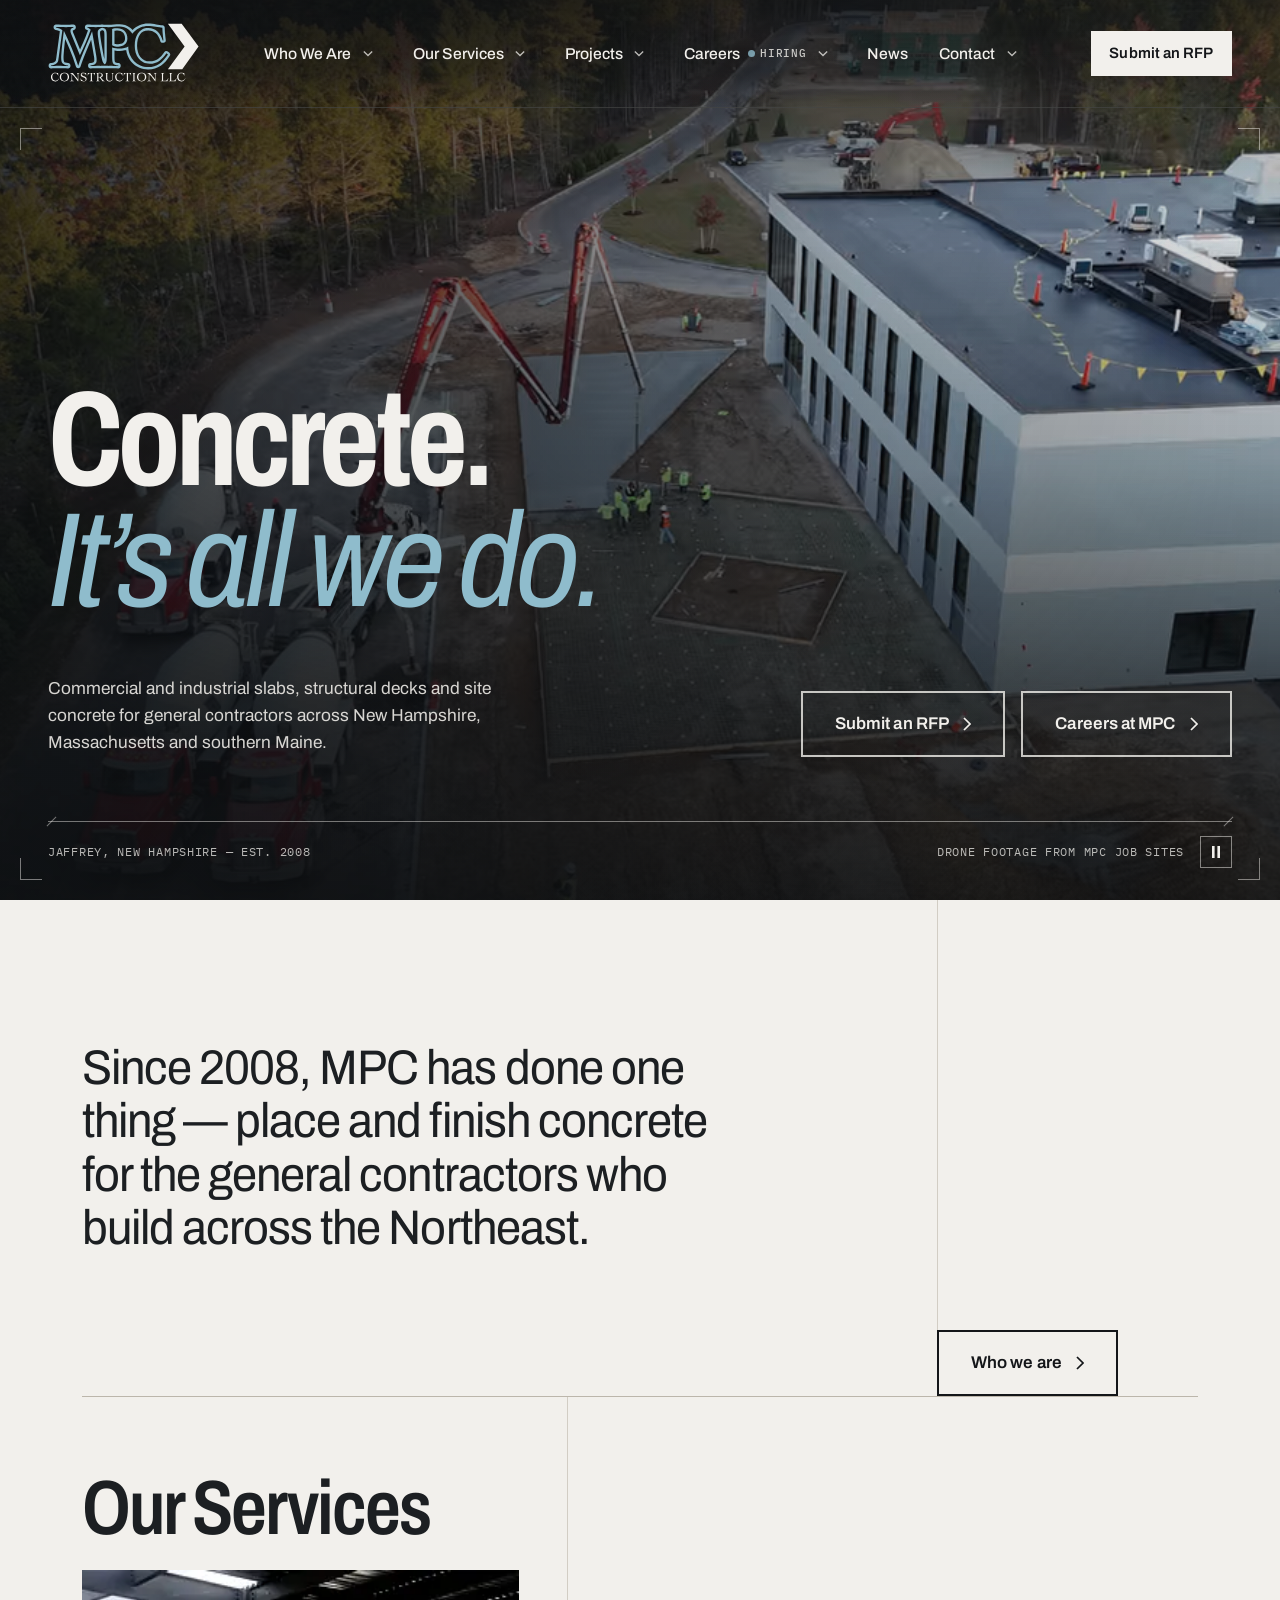
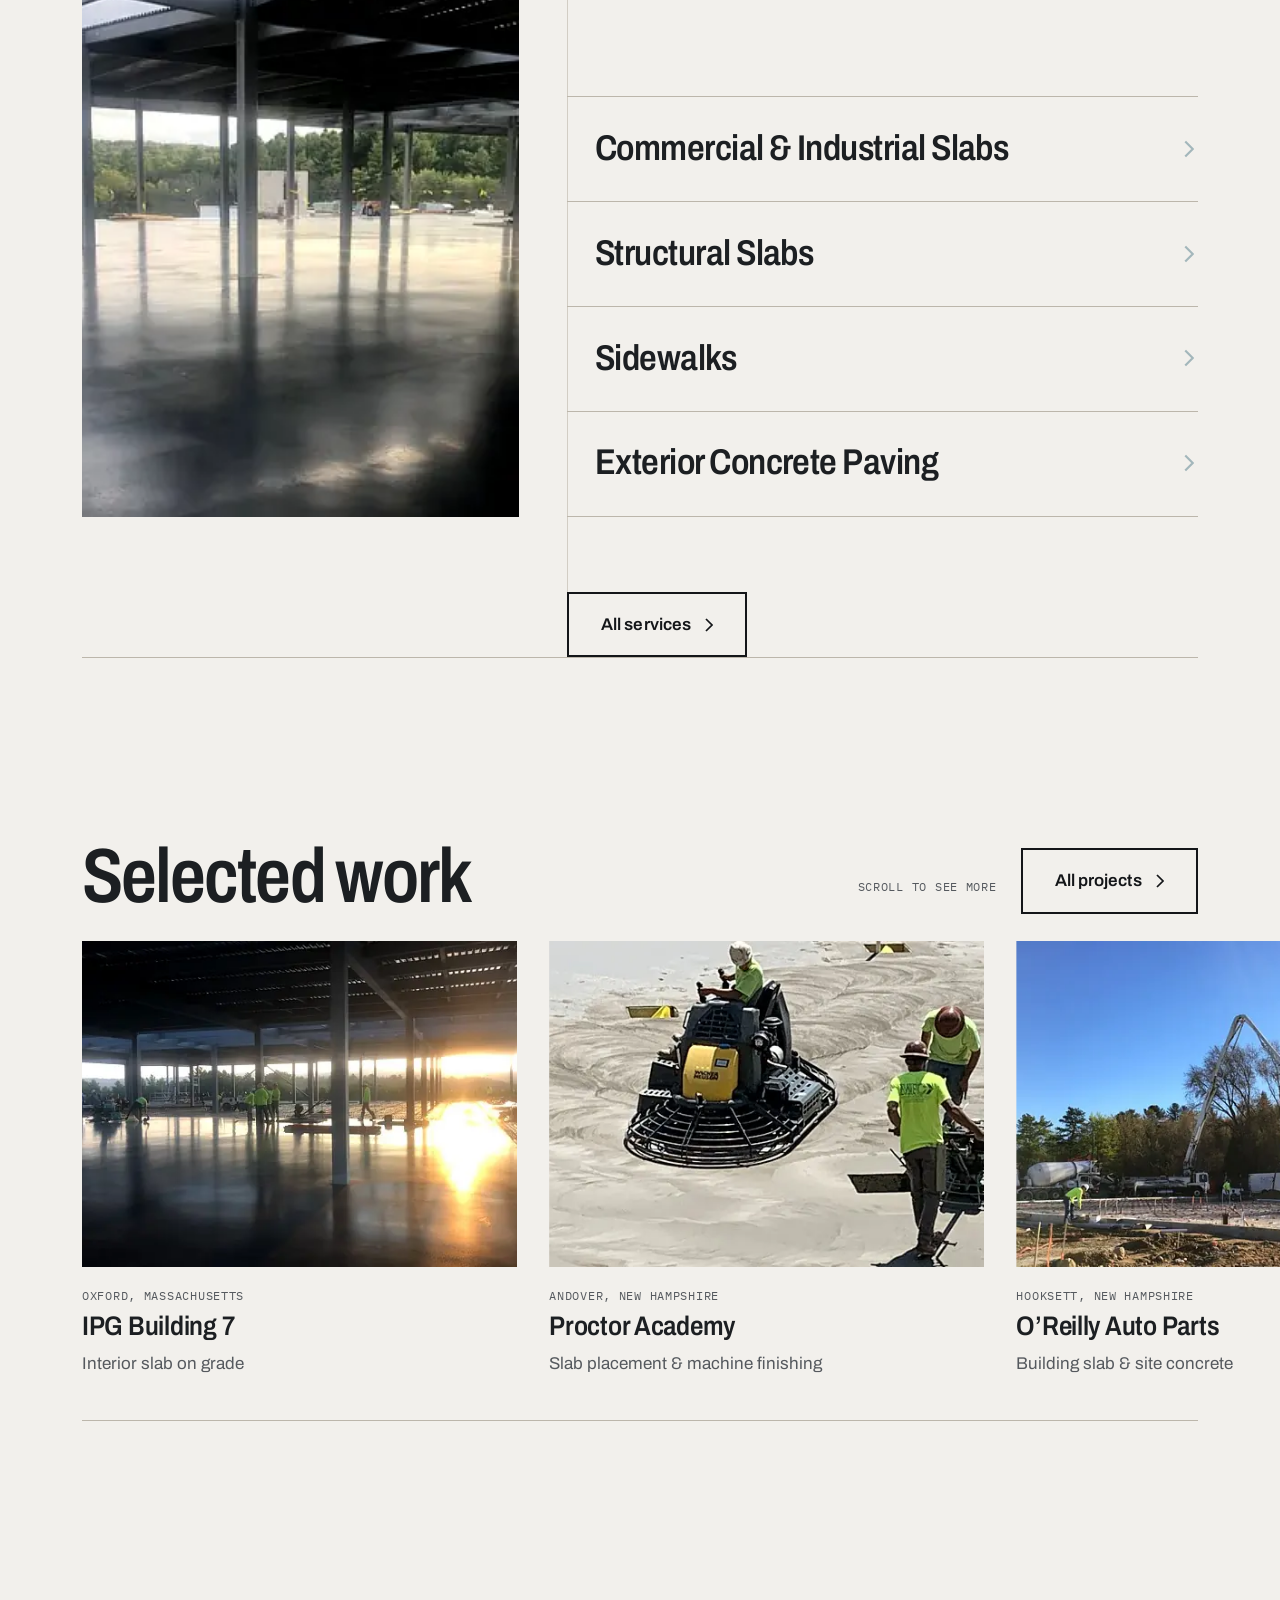
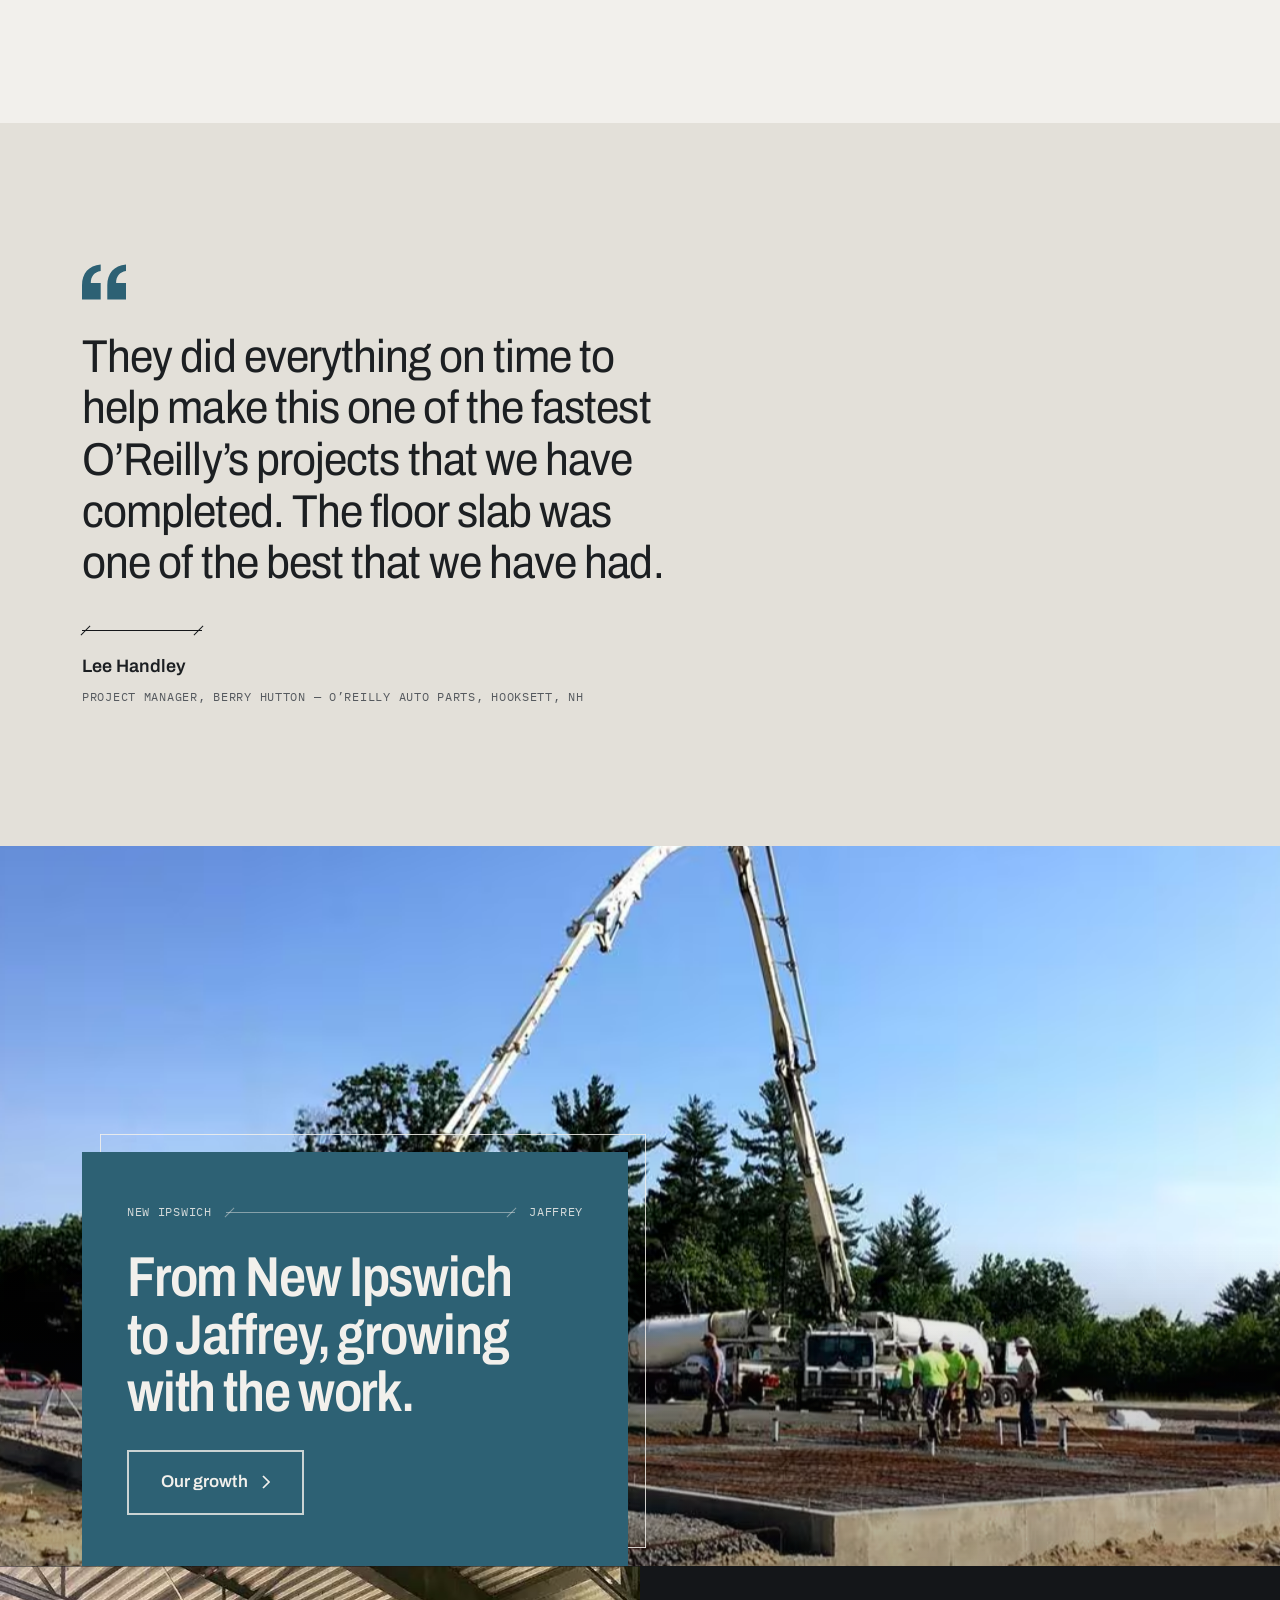
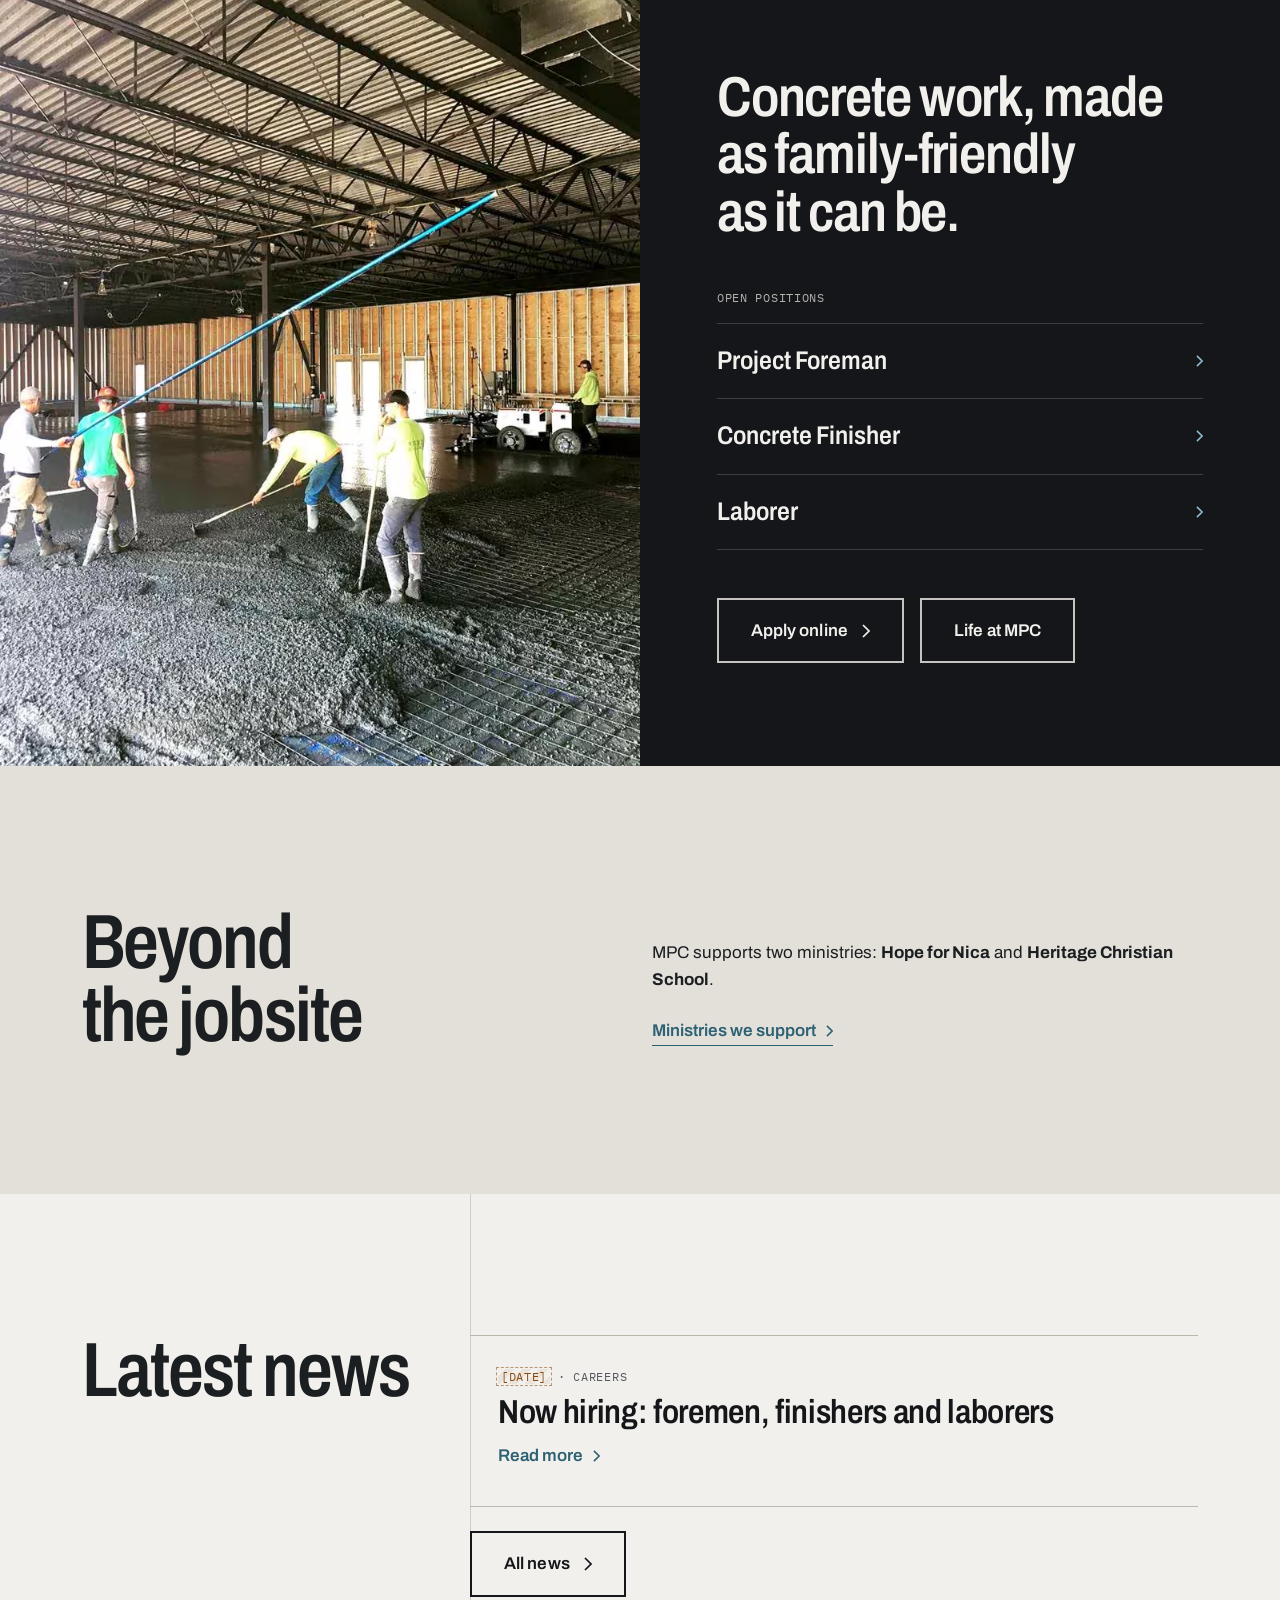
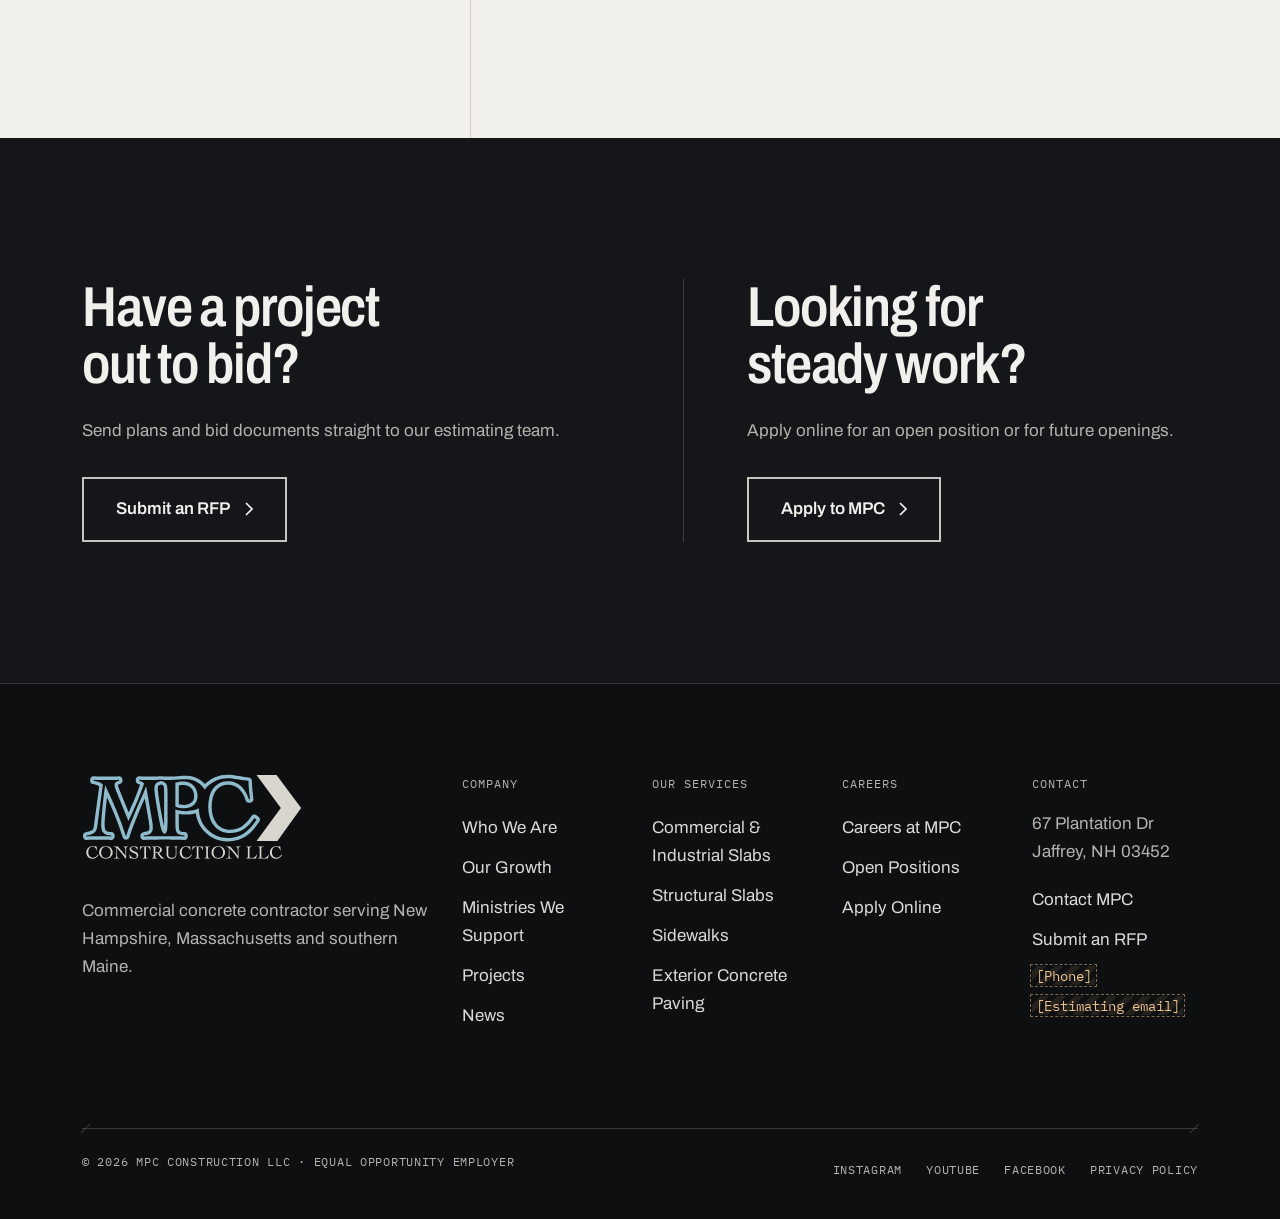
==== index.html @ 74b219c7 "Homepage review build Co-Authored-By: Claude Opus 5.5 <noreply@anthropic.com>" ====
<!doctype html>
<html lang="en">
<head>
  <meta name="robots" content="noindex, nofollow">
  <meta charset="utf-8">
  <meta name="viewport" content="width=device-width, initial-scale=1">
  <title>MPC Construction | Commercial Concrete Contractor | Jaffrey, NH</title>
  <meta name="description" content="MPC Construction is a commercial concrete contractor based in Jaffrey, New Hampshire, placing and finishing slabs, structural decks and site concrete for general contractors across New Hampshire, Massachusetts and southern Maine.">
  <meta name="theme-color" content="#141619">
  <script>document.documentElement.classList.add('js');</script>
  <link rel="preconnect" href="https://fonts.googleapis.com">
  <link rel="preconnect" href="https://fonts.gstatic.com" crossorigin>
  <link href="https://fonts.googleapis.com/css2?family=Archivo:ital,wdth,wght@0,62..125,300..800;1,62..125,300..500&family=IBM+Plex+Mono:wght@400;500&display=swap" rel="stylesheet">
  <link href="https://cdn.jsdelivr.net/npm/bootstrap@5.3.3/dist/css/bootstrap.min.css" rel="stylesheet">
  <link href="assets/css/mpc.css?v=d1b82fea" rel="stylesheet">
  <link rel="preload" as="image" href="assets/img/hero/reel-poster-1920.jpg" imagesrcset="assets/img/hero/reel-poster-768.jpg 768w, assets/img/hero/reel-poster-1920.jpg 1920w" imagesizes="100vw">
</head>
<body>

<a class="visually-hidden-focusable skip-link" href="#main">Skip to main content</a>

<!-- Site header  (Drupal: header region — branding, main menu, CTA) -->
<header class="site-header" id="siteHeader">
  <nav class="mainnav" aria-label="Main">
    <div class="container-fluid px-lg-5 d-flex align-items-center justify-content-between h-100">
      <a class="brand" href="index.html" aria-label="MPC Construction — home">
        <!-- MPC stacked logo (no tagline, logo#8), inlined so its colours follow the header state. tools/logos.py -->
        <svg xmlns="http://www.w3.org/2000/svg" xmlns:xlink="http://www.w3.org/1999/xlink" viewBox="72.2 12.5 541.2 222.0" class="brand__logo brand__logo--stacked" aria-hidden="true" focusable="false" aria-label="MPC Construction LLC">
<defs>
<clipPath id="mpc-stacked-short-clip_1">
<path transform="matrix(1,0,0,-1,0,477)" d="M0 234H648V477H0Z" clip-rule="evenodd"/>
</clipPath>
<clipPath id="mpc-stacked-short-clip_2">
<path transform="matrix(1,0,0,-1,0,477)" d="M0 648H648V0H0Z"/>
</clipPath>
<clipPath id="mpc-stacked-short-clip_3">
<path transform="matrix(1,0,0,-1,0,477)" d="M-1.12 42.94H648V604.18H-1.12Z"/>
</clipPath>
<path id="mpc-stacked-short-font_4_38" d="M.6239929 .42578126C.6153259 .45578004 .60382589 .4834442 .5894928 .5087738 .5751597 .5341136 .55816146 .55611678 .5384979 .5747833 .5188344 .5934499 .49617005 .60795089 .47050477 .61828616 .44483949 .6286214 .41600547 .63378909 .3840027 .63378909 .34267173 .63378909 .30766807 .62579348 .2789917 .60980227 .25032554 .59381106 .22682698 .57215377 .2084961 .5448303 .1901652 .5175171 .1768341 .48587037 .16850281 .44989015 .16017151 .4139099 .15600586 .3759308 .15600586 .33595277 .15600586 .2959849 .16133626 .25784303 .17199707 .2215271 .18266805 .18521118 .19850159 .15339153 .21949768 .12606812 .24050395 .09875488 .26683555 .076934818 .29849244 .06060791 .33015953 .04429118 .3666636 .036132814 .40800477 .036132814 .47000633 .036132814 .5235036 .051798505 .5684967 .08312988 .61349996 .114471439 .6533356 .15714009 .68800356 .21113587L.71299746 .19113159C.69033309 .15713501 .6676636 .12713623 .644989 .101135257 .62232467 .07513428 .5976613 .05316162 .57099917 .035217287 .544337 .01727295 .5153351 .0036621094 .48399354-.0056152346 .45266215-.014892578 .41733299-.01953125 .37800599-.01953125 .3333384-.01953125 .29100038-.01103719 .25099183 .0059509279 .21099346 .022939047 .17599488 .046585084 .1459961 .07688904 .115997318 .10720316 .092163089 .14350891 .07449341 .18580628 .056833906 .22810364 .04800415 .27456666 .04800415 .3251953 .04800415 .37582398 .056833906 .422287 .07449341 .46458436 .092163089 .5068817 .115997318 .5431824 .1459961 .5734863 .17599488 .6038005 .21099346 .6274516 .25099183 .6444397 .29100038 .6614278 .3333384 .6699219 .37800599 .6699219 .40266419 .6699219 .42565919 .6684062 .44699098 .66537478 .46833293 .6623535 .48883567 .65915939 .50849917 .65579226 .52816268 .6524251 .54715988 .64905807 .5654907 .6456909 .5838318 .642334 .60199996 .6403198 .6199951 .63964846 .6199951 .6257426 .6204936 .60945639 .6214905 .5907898 .62249758 .5721232 .623998 .55295309 .6259918 .5332794 .6279958 .5136159 .6299947 .49428306 .6319885 .47528077 .6339925 .45628868 .6359965 .43978883 .6380005 .42578126H.6239929Z"/>
<path id="mpc-stacked-short-font_4_50" d="M.04699707 .3251953C.04699707 .3791504 .056828817 .42744447 .07649231 .4700775 .09616598 .5127106 .122665408 .54884847 .1559906 .5784912 .18932598 .608134 .22849529 .6307831 .27349855 .6464386 .3185018 .6620941 .366333 .6699219 .4169922 .6699219 .46766154 .6699219 .51549789 .6620941 .5605011 .6464386 .60550436 .6307831 .6446686 .608134 .6779938 .5784912 .71132919 .54884847 .73782858 .5127106 .75749209 .4700775 .7771657 .42744447 .78700259 .3791504 .78700259 .3251953 .78700259 .27124024 .7771657 .22294617 .75749209 .18031311 .73782858 .13768006 .71132919 .10154215 .6779938 .071899417 .6446686 .042256673 .60550436 .019607544 .5605011 .0039520266 .51549789-.011703491 .46766154-.01953125 .4169922-.01953125 .366333-.01953125 .3185018-.011703491 .27349855 .0039520266 .22849529 .019607544 .18932598 .042256673 .1559906 .071899417 .122665408 .10154215 .09616598 .13768006 .07649231 .18031311 .056828817 .22294617 .04699707 .27124024 .04699707 .3251953M.15299988 .3251953C.15299988 .28458659 .15899658 .24563599 .17098999 .2083435 .18299358 .1710612 .20032756 .13827007 .22299195 .10997009 .2456665 .0816803 .27333579 .05904643 .30599977 .04206848 .33866374 .025090537 .37566123 .016601563 .4169922 .016601563 .45833335 .016601563 .4953359 .025090537 .5279999 .04206848 .5606639 .05904643 .58832809 .0816803 .61099246 .10997009 .633667 .13827007 .651001 .1710612 .6629944 .2083435 .674998 .24563599 .68099978 .28458659 .68099978 .3251953 .68099978 .36580406 .674998 .40474955 .6629944 .44203187 .651001 .47932435 .633667 .5121155 .61099246 .5404053 .58832809 .56870529 .5606639 .5913442 .5279999 .60832217 .4953359 .6253001 .45833335 .63378909 .4169922 .63378909 .37566123 .63378909 .33866374 .6253001 .30599977 .60832217 .27333579 .5913442 .2456665 .56870529 .22299195 .5404053 .20032756 .5121155 .18299358 .47932435 .17098999 .44203187 .15899658 .40474955 .15299988 .36580406 .15299988 .3251953Z"/>
<path id="mpc-stacked-short-font_4_49" d="M.01600647 .6542969C.039332075 .6529948 .06149292 .65201827 .08248901 .6513672 .10349528 .6507161 .1280009 .6503906 .15600586 .6503906 .17067464 .6503906 .18500774 .6507161 .19900513 .6513672 .21300252 .65201827 .22733562 .6529948 .2420044 .6542969 .2506714 .6422933 .2650045 .6241252 .28500367 .5997925 .30500285 .5754598 .32783509 .5476227 .35350038 .5162811 .37916566 .48494975 .406662 .45161439 .43598939 .41627503 .46532694 .38094584 .4936625 .3464457 .5209961 .31277467 .54832968 .27911378 .5734965 .2477824 .5964966 .21878052 .61949667 .18977864 .6376648 .16594441 .651001 .14727783H.6529999C.6529999 .16727703 .6531677 .18710836 .6535034 .20677185 .6538391 .22644551 .65400698 .24628194 .65400698 .26628114V.3822937C.65400698 .42495729 .65250656 .4621226 .6495056 .49378968 .6465047 .5254567 .6405029 .5519562 .63150027 .57328799 .62249758 .59462997 .6098277 .610967 .5934906 .6222992 .5771637 .6336314 .5556691 .6402995 .52900698 .64230349V.6542969C.5523326 .6529948 .575826 .65201827 .5994873 .6513672 .62315878 .6507161 .6466624 .6503906 .66999819 .6503906 .69132998 .6503906 .71299746 .6507161 .7350006 .6513672 .7570038 .65201827 .77867129 .6529948 .80000308 .6542969V.64230349C.7580007 .6369629 .7291667 .62479147 .713501 .6057892 .69783529 .58679708 .69000247 .55763247 .69000247 .5182953V-.01171875H.6529999C.6163381 .045613607 .57750448 .10127767 .536499 .15527344 .49550376 .20927938 .45483909 .26061503 .414505 .3092804 .37417094 .35795594 .33516947 .40312705 .2975006 .4447937 .25983177 .48646037 .22599793 .5236257 .19599915 .5562897 .19533794 .5389455 .19483948 .5219371 .19450379 .5052643 .19416809 .48860169 .19400025 .4715983 .19400025 .45425416V.27919007C.19400025 .21983338 .195165 .17298381 .1974945 .13864136 .19983419 .10429891 .20550029 .07795715 .2144928 .05961609 .22349549 .041275026 .23683167 .028935751 .25450135 .022598267 .27217103 .016270956 .29667155 .011439006 .32800294 .008102417V-.00390625C.29399619-.0026041668 .26099143-.0016276041 .22898865-.0009765625 .19699605-.00032552085 .16400147 0 .13000489 0 .11066691 0 .091664638-.00032552085 .07299805-.0009765625 .054331464-.0016276041 .03533427-.0026041668 .01600647-.00390625V.008102417C.038670858 .011428833 .058502199 .014592488 .07550049 .017593384 .09249878 .020594279 .10649618 .025594077 .117492679 .032592775 .12849935 .039601644 .13683574 .049606325 .14250183 .06260681 .14816793 .07561747 .15133159 .09379069 .1519928 .117126468L.16400147 .5762787C.14266968 .5936127 .1193339 .6072795 .09399414 .61727908 .06866455 .6272888 .04266866 .6356252 .01600647 .6422882V.6542969Z"/>
<path id="mpc-stacked-short-font_4_54" d="M.4909973 .46372987C.48233033 .48506166 .4711609 .5062256 .457489 .5272217 .4438273 .54822799 .42799378 .56689456 .4099884 .58322146 .3919932 .59955856 .37199403 .61272177 .34999085 .6227112 .32799784 .6327006 .30400086 .6376953 .27799989 .6376953 .23999532 .6376953 .2088267 .6307017 .18449402 .6167145 .16016133 .6027374 .147995 .577769 .147995 .5418091 .147995 .5204976 .15349324 .5020192 .16448975 .4863739 .17549642 .47072856 .1901652 .45690919 .2084961 .44491578 .22682698 .43293254 .24766033 .4219462 .2709961 .4119568 .29433189 .40196739 .3181661 .3918101 .34249879 .381485 .36683146 .37117005 .39066569 .36002098 .41400147 .34803773 .43733726 .33605448 .45817057 .32173667 .47650147 .30508424 .49483238 .288442 .50949606 .26912944 .52049258 .2471466 .5314992 .22517395 .53700259 .19887288 .53700259 .16824341 .53700259 .13562012 .5310008 .107488 .5189972 .083847049 .5070038 .060206098 .49083964 .040725709 .47050477 .025405884 .4501699 .010096232 .4264984-.0012207031 .39949037-.008544922 .37249247-.01586914 .34366355-.01953125 .31300355-.01953125 .29633079-.01953125 .2789917-.018015543 .26098634-.014984131 .24299114-.011952718 .22566223-.008585612 .20899964-.0048828127 .19233704-.0011800131 .1771698 .002187093 .16349793 .005218506 .14983623 .008249919 .13900249 .009765625 .1309967 .009765625 .123662319 .009765625 .11666361 .008595784 .11000061 .0062561037 .10333761 .003926595 .096338909 .0014292399 .08900452-.0012359619 .083002727 .036768598 .07599894 .073939 .067993167 .11027527 .05999756 .14661153 .05166626 .18377686 .042999269 .22177124L.055999757 .22877503C.068003337 .20543926 .08250427 .18110657 .09950256 .15577698 .116500858 .13044739 .1356659 .10727946 .15699768 .08627319 .17832947 .0652771 .201828 .04777527 .22749329 .0337677 .25316874 .019770304 .28100587 .012771606 .31100465 .012771606 .33033244 .012771606 .34899394 .014933269 .36698915 .019256592 .3849945 .023590088 .40082804 .030415854 .41448976 .039733888 .42816163 .04906209 .43899537 .061213178 .44699098 .076187137 .45499674 .091171268 .45899964 .10964966 .45899964 .13162232 .45899964 .16291301 .44933067 .18904114 .42999269 .21000672 .4106649 .23098247 .38666789 .24929302 .3580017 .26493836 .32933555 .28059388 .2981669 .29507957 .26449586 .3083954 .23083496 .3217112 .19967143 .33669029 .17100525 .35333253 .14233907 .36997477 .118337 .38961283 .09899902 .4122467 .07967123 .43489076 .070007327 .46352134 .070007327 .49813844 .070007327 .5241089 .07500712 .54774478 .085006717 .569046 .09500631 .5903575 .10850525 .6085002 .12550354 .6234741 .14250183 .63845828 .16216533 .64994308 .18449402 .65792849 .20683289 .6659241 .23066712 .6699219 .2559967 .6699219 .28066508 .6699219 .30283103 .6682434 .3224945 .6648865 .34216819 .66153976 .3613383 .6578522 .38000489 .65382388 .39933268 .64979556 .41832987 .64593508 .43699647 .64224246 .45566307 .63856 .47566224 .63671877 .49699403 .63671877 .49699403 .60672 .49749247 .57755538 .49848939 .54922488 .49949647 .52089437 .5016683 .49239604 .5050049 .46372987H.4909973Z"/>
<path id="mpc-stacked-short-font_4_55" d="M.17599488 .008087158C.20000203 .0100911459 .21866863 .013758342 .23199463 .019088746 .24533081 .024429322 .25549827 .032765707 .26249696 .0440979 .26949565 .055430097 .27382914 .070261638 .27549745 .08859253 .27716575 .10692342 .27799989 .13008626 .27799989 .15808106V.6220703C.2426707 .6220703 .21317037 .62073776 .1894989 .6180725 .1658376 .6154073 .14533997 .60857138 .12800598 .5975647 .110672 .5865682 .09550476 .56973776 .08250427 .54707339 .069503787 .524409 .056671144 .4934082 .044006349 .45407105L.03100586 .45806886 .04499817 .6542969C.073003139 .6529948 .1006724 .65201827 .12800598 .6513672 .15533956 .6507161 .18300374 .6503906 .21099854 .6503906H.44599916C.47266136 .6503906 .49899293 .6507161 .5249939 .6513672 .5509949 .65201827 .57733157 .6529948 .6040039 .6542969L.6179962 .45806886 .6049957 .45407105C.59233096 .4934082 .5794983 .524409 .5664978 .54707339 .5534973 .56973776 .5383301 .5865682 .5209961 .5975647 .5036621 .60857138 .48282878 .6154073 .4584961 .6180725 .43416343 .62073776 .4039968 .6220703 .36799623 .6220703V.15808106C.36799623 .13008626 .36883036 .10692342 .37049867 .08859253 .37216697 .070261638 .37650047 .055430097 .38349916 .0440979 .39049784 .032765707 .40099589 .024429322 .4149933 .019088746 .42900086 .013758342 .44833885 .0100911459 .4730072 .008087158V-.00390625C.44766746-.0026041668 .42232768-.0016276041 .39698792-.0009765625 .37165834-.00032552085 .34632875 0 .32099916 0 .29633079 0 .27199809-.00032552085 .2480011-.0009765625 .2240041-.0016276041 .20000203-.0026041668 .17599488-.00390625V.008087158Z"/>
<path id="mpc-stacked-short-font_4_53" d="M.7380066 0H.55799868C.5159963 .046020509 .4771627 .09320577 .4414978 .14155579 .40583293 .1899058 .37399803 .24108887 .34599305 .29510499 .33933006 .29510499 .3308309 .29577128 .3204956 .29710389 .3101705 .29844667 .2995046 .2999471 .28849793 .30160523 .27750144 .30327354 .26683555 .30527244 .25650025 .30760194 .24616497 .30994163 .23766582 .31211344 .23100281 .31411744V.15811157C.23100281 .13010662 .23183187 .106933597 .23348999 .08859253 .23515828 .070261638 .23949178 .055430097 .24649048 .0440979 .25349937 .032765707 .26400248 .024429322 .27799989 .019088746 .29199729 .013758342 .31133018 .0100911459 .33599855 .008087158V-.00390625C.31066896-.0026041668 .28533427-.0016276041 .2599945-.0009765625 .23466492-.00032552085 .20933533 0 .18400574 0 .15933736 0 .13499959-.00032552085 .11099243-.0009765625 .086995448-.0016276041 .06299845-.0026041668 .039001466-.00390625V.008102417C.06299845 .010096232 .08166504 .013758342 .09500122 .019088746 .1083374 .024429322 .118504848 .032765707 .12550354 .0440979 .13250225 .055440267 .13683574 .07028198 .13850403 .08862305 .14017232 .10696411 .14100647 .13013713 .14100647 .15814209V.49224855C.14100647 .5202535 .14017232 .5434265 .13850403 .5617676 .13683574 .58010867 .13250225 .59494528 .12550354 .60627749 .118504848 .6176198 .1083374 .62595626 .09500122 .6312866 .08166504 .6366272 .06299845 .6402944 .039001466 .6422882V.6542969C.060333253 .6529541 .08166504 .651947 .102996829 .65127566 .12432861 .65061447 .14566548 .6502838 .16700745 .6502838 .17633565 .6502838 .18799846 .6507823 .20199585 .6517792 .21600342 .65278628 .23084004 .6539459 .24650574 .6552582 .26217143 .65657046 .27800498 .65771487 .29400636 .6586914 .31000773 .65966799 .32434083 .66015627 .33700563 .66015627 .36567179 .66015627 .39500428 .6564891 .42500306 .64915469 .45500184 .64182028 .48199974 .6301524 .5059967 .614151 .5299937 .5981496 .54965719 .57781478 .5649872 .55314639 .58032736 .52847799 .58799746 .4991404 .58799746 .46513368 .58799746 .44179789 .5838318 .42112733 .5755005 .40312196 .5671692 .38512675 .55599978 .36946107 .5419922 .35612489 .5279948 .3427887 .51149496 .3317871 .49249269 .32312013 .47350059 .31445313 .45366923 .30812074 .43299867 .30412293 .44233705 .28812156 .45333863 .27011619 .46600343 .2501068 .4786682 .23009746 .49283348 .2097524 .50849917 .18907166 .52416488 .16840108 .5408325 .14789327 .5585022 .12754822 .5761719 .10721334 .59483847 .088872279 .61450198 .072525028 .63416549 .056187948 .6543274 .04251607 .6749878 .0315094 .6956584 .020502726 .7166646 .014002482 .7380066 .012008667V0M.23100281 .34788514C.2610016 .33654277 .29200236 .33087159 .32400514 .33087159 .37600709 .33087159 .41634117 .3428701 .44500733 .36686708 .4736735 .39087425 .4880066 .4298757 .4880066 .48387147 .4880066 .50587466 .48384095 .52571108 .47550965 .54338076 .46717835 .5610504 .4556783 .57638046 .44100953 .5893707 .42634074 .6023712 .40950523 .6123708 .39050294 .6193695 .37150065 .62637838 .3516693 .6298828 .3310089 .6298828 .31433616 .6298828 .29799906 .6292165 .28199769 .6278839 .2659963 .62655135 .2503306 .6235504 .23500061 .6188812 .23366802 .5868785 .23266602 .5545451 .23199463 .5218811 .23133342 .48921714 .23100281 .45388285 .23100281 .4158783V.34788514Z"/>
<path id="mpc-stacked-short-font_4_56" d="M.12800598 .55332949C.12800598 .5719859 .12616985 .5864766 .12249756 .59680178 .11883545 .607137 .1133372 .6153056 .10600281 .6213074 .09866842 .62730917 .08966573 .63164266 .07899475 .63430789 .068333949 .6369731 .05600484 .63963827 .042007448 .64230349V.6542969C.070002239 .6529948 .09749857 .65201827 .12449646 .6513672 .15150452 .6507161 .17900594 .6503906 .20700073 .6503906 .22699993 .6503906 .24683126 .6507161 .26649476 .6513672 .28616844 .65201827 .30600486 .6529948 .32600404 .6542969V.64230349C.30467225 .6402995 .28700257 .6369629 .272995 .6322937 .2589976 .6276245 .24799602 .6209564 .23999024 .6122894 .23199463 .60362246 .22632854 .592453 .22299195 .5787811 .21966553 .56511947 .21800232 .548289 .21800232 .5282898V.20228577C.21800232 .17094422 .22316997 .1444397 .23350525 .12277222 .24384053 .10110474 .25800578 .08343506 .27600099 .06976318 .29400636 .056101484 .3148397 .046101888 .33850099 .039764406 .36217246 .03343709 .38733927 .030273438 .41400147 .030273438 .4566752 .030273438 .49167887 .036605836 .51901248 .04927063 .546346 .061935426 .5680084 .077433269 .58399966 .09576416 .60000106 .114105228 .6110026 .1337738 .6170044 .1547699 .62300619 .17577617 .6260071 .19427999 .6260071 .21028137V.4902954C.6260071 .5169576 .6248372 .53945419 .62249758 .55778506 .62016806 .5761261 .61550399 .59113058 .60850527 .60279849 .60150656 .61446639 .59166976 .6232961 .57899478 .6292877 .56632998 .6352895 .549998 .6396281 .5299988 .64230349V.6542969C.5506694 .6529948 .571167 .65201827 .5914917 .6513672 .6118266 .6507161 .6323293 .6503906 .6529999 .6503906 .67033389 .6503906 .68733218 .6507161 .70399478 .6513672 .72066757 .65201827 .7376709 .6529948 .7550049 .6542969V.64230349C.7409973 .6402995 .7281596 .6376292 .7164917 .6342926 .704834 .6309662 .69500228 .6249695 .68699648 .6163025 .67900088 .6076457 .6728363 .59514877 .6685028 .57881167 .6641693 .56248477 .66200259 .5403239 .66200259 .5123291V.21340943C.66200259 .17342122 .654836 .13893128 .6405029 .109939578 .62616989 .080947879 .6066691 .056788129 .58200076 .037460329 .55733236 .018132529 .52849838 .0038045247 .49549867-.0055236818 .462499-.014862061 .42733256-.01953125 .3899994-.01953125 .3560028-.01953125 .32333885-.015029907 .29200746-.0060272219 .26067607 .0029652913 .23284404 .016626994 .20851135 .034957887 .18417867 .053288778 .16467794 .07611593 .15000916 .10343933 .13534038 .13076274 .12800598 .16241963 .12800598 .19841004V.55332949Z"/>
<path id="mpc-stacked-short-font_4_44" d="M.04699707 .008102417C.07099406 .010096232 .089660648 .013758342 .102996829 .019088746 .11633301 .024429322 .12650045 .032765707 .13349915 .0440979 .14049785 .055440267 .14483135 .07028198 .14649964 .08862305 .14816793 .10696411 .14900208 .13013713 .14900208 .15814209V.49224855C.14900208 .5202535 .14816793 .5434265 .14649964 .5617676 .14483135 .58010867 .14049785 .59494528 .13349915 .60627749 .12650045 .6176198 .115997318 .62595626 .101989749 .6312866 .08799235 .6366272 .068995159 .6402944 .04499817 .6422882V.6542969C.073003139 .6529948 .10016886 .65201827 .12649536 .6513672 .15283203 .6507161 .17999776 .6503906 .20799256 .6503906 .22999573 .6503906 .2519989 .6507161 .27400209 .6513672 .29600526 .65201827 .31767274 .6529948 .33900453 .6542969V.6422882C.31566874 .6402944 .29733277 .6366272 .28399659 .6312866 .27067057 .62595626 .260671 .6176198 .2539978 .60627749 .2473348 .59494528 .24316915 .58010867 .24150086 .5617676 .23983257 .5434265 .23899842 .5202535 .23899842 .49224855V.15814209C.23899842 .13013713 .23983257 .10696411 .24150086 .08862305 .24316915 .07028198 .24750264 .055440267 .25450135 .0440979 .26150004 .032765707 .27199809 .024429322 .28599549 .019088746 .30000306 .013758342 .31933595 .010096232 .34399415 .008102417V-.00390625C.31866456-.0026041668 .29332987-.0016276041 .2679901-.0009765625 .24266052-.00032552085 .21733094 0 .19200135 0 .16733296 0 .1429952-.00032552085 .11898804-.0009765625 .09499105-.0016276041 .07099406-.0026041668 .04699707-.00390625V.008102417Z"/>
<path id="mpc-stacked-short-font_4_3" d=""/>
<path id="mpc-stacked-short-font_4_47" d="M.36099244 .64230349C.32899986 .6376343 .30400086 .63229879 .28599549 .626297 .26800028 .6202952 .25483195 .61279299 .24649048 .6037903 .23815918 .5947978 .23299153 .5834656 .23098755 .5697937 .22899373 .556132 .22799683 .53930667 .22799683 .5193176V.039367677C.2460022 .036031087 .26350404 .033030195 .28050233 .03036499 .2975006 .027699789 .31466676 .026367188 .33200074 .026367188 .3713379 .026367188 .40567018 .030359904 .43499757 .038345338 .4643351 .046340944 .49066673 .058329267 .5139923 .0743103 .53732809 .09030151 .5588277 .110448207 .5784912 .13475037 .59816488 .1590627 .6180013 .1875356 .6380005 .22016907H.6529999L.576004-.00390625C.5519969-.0026041668 .52782699-.0016276041 .50349429-.0009765625 .4791616-.00032552085 .45499674 0 .43099977 0H.13699341C.12033081 0 .103663127-.00032552085 .08699036-.0009765625 .07032776-.0016276041 .05366516-.0026041668 .037002565-.00390625V.008102417C.059005739 .010096232 .07650248 .013427734 .0894928 .018096924 .102493289 .022766114 .11266073 .028600058 .11999512 .035598756 .12732952 .042607625 .13216146 .05111186 .13449097 .06111145 .13683065 .071111049 .13800049 .08278402 .13800049 .09613037V.49224855C.13800049 .5202535 .13716634 .5434265 .13549805 .5617676 .13382976 .58010867 .12966411 .59494528 .1230011 .60627749 .1163381 .6176198 .1063385 .62595626 .09300232 .6312866 .07966614 .6366272 .060999555 .6402944 .037002565 .6422882V.6542969C.06300354 .6529948 .08883667 .65201827 .11450195 .6513672 .14016724 .6507161 .16600037 .6503906 .19200135 .6503906 .21999614 .6503906 .24815877 .6507161 .27648927 .6513672 .30482994 .65201827 .33299766 .6529948 .36099244 .6542969V.64230349Z"/>
<clipPath id="mpc-stacked-short-clip_5">
<path transform="matrix(1,0,0,-1,0,477)" d="M0 648H648V0H0Z"/>
</clipPath>
<clipPath id="mpc-stacked-short-clip_6">
<path transform="matrix(1.0000007,0,0,-.99999198,78.8037,234.214)" d="M0 0H397V60.29H0Z"/>
</clipPath>
<clipPath id="mpc-stacked-short-clip_7">
<path transform="matrix(1.0000007,0,0,-.99999198,78.8037,234.214)" d="M0 0H397V60.29H0Z"/>
</clipPath>
<clipPath id="mpc-stacked-short-clip_8">
<path transform="matrix(1.0000007,0,0,-.99999198,-.00005340576,476.99806)" d="M78.8 242.79H475.8V303.08H78.8Z"/>
</clipPath>
<clipPath id="mpc-stacked-short-clip_9">
<path transform="matrix(1.0000007,0,0,-.99999198,78.8037,234.214)" d="M0 0H397V60.29H0Z"/>
</clipPath>
<clipPath id="mpc-stacked-short-clip_10">
<path transform="matrix(1.0000007,0,0,-.99999198,78.8037,234.214)" d="M0 0H397V60.29H0Z"/>
</clipPath>
<clipPath id="mpc-stacked-short-clip_11">
<path transform="matrix(1.0000007,0,0,-.99999198,-.00005340576,476.99806)" d="M78.8 242.79H475.8V303.08H78.8Z"/>
</clipPath>
</defs>
<g>
<g clip-path="url(#mpc-stacked-short-clip_1)">
<g>
<g clip-path="url(#mpc-stacked-short-clip_2)">
<g opacity=".589996">
<g clip-path="url(#mpc-stacked-short-clip_3)">
</g>
</g>
<path transform="matrix(1,0,0,-1,310.3037,40.443788)" d="M0 0C.85 .18 1.7 .31 2.56 .4 5.75 .72 8.52 .88 10.77 .88 14.8 .88 18.53 .22 21.87-1.09 25.14-2.38 27.86-4.14 30.19-6.46 32.51-8.78 34.3-11.6 35.66-15.09 37.05-18.64 37.75-22.7 37.75-27.17 37.75-30.61 37.15-33.53 35.91-36.1 34.65-38.73 33.03-40.84 30.97-42.55 28.81-44.36 26.18-45.78 23.14-46.8 19.97-47.85 16.59-48.39 13.11-48.39 9.91-48.39 6.71-48.11 3.59-47.56 2.39-47.34 1.19-47.04 0-46.64ZM-36.29-101.36C-37.76-95.02-39.34-87.28-41.01-78.33-42.75-69.03-44.47-59.44-46.12-49.85-47.72-40.48-49.07-31.72-50.12-23.82-51.38-14.31-51.65-9.71-51.65-7.53-51.65-5.47-51.39-1.85-49.64-.69-47.98 .42-45.92 1.33-43.51 2.03-42.15 1.73-41.25 1.44-40.69 1.22-39.07 .61-38.46-.15-38.14-.66-37.6-1.54-36.89-3.27-36.59-6.49-36.26-10.15-36.09-14.89-36.09-20.55V-91.83C-36.09-95.39-36.16-98.58-36.29-101.36M119.82 25.88C109.19 25.88 98.96 23.82 89.41 19.77 80.02 15.77 71.66 10.15 64.56 3.04 62.07 5.92 59.26 8.53 56.17 10.85 50.62 15.01 44.47 18.23 37.87 20.43 31.28 22.63 24.82 23.75 18.66 23.75 11.58 23.75 4.5 23.37-2.41 22.63-8.68 21.95-15.16 21.61-21.67 21.61-26.29 21.61-30.95 21.68-35.5 21.82-36.15 21.84-36.79 21.88-37.43 21.91-37.98 21.94-38.52 21.96-39.06 21.98-39.84 22.05-42.14 22.24-43.96 22.24-44.19 22.24-44.42 22.24-44.63 22.23-44.84 22.24-45.06 22.24-45.29 22.24-47.19 22.24-49.61 22.04-50.41 21.97-50.86 21.95-51.31 21.92-51.76 21.9-52.31 21.87-52.87 21.84-53.41 21.82-57.76 21.68-62.23 21.61-66.7 21.61-71.76 21.61-76.85 21.68-81.83 21.82-86.86 21.96-91.95 22.17-96.97 22.45-97.12 22.46-97.28 22.46-97.44 22.46-99.59 22.46-101.67 21.64-103.24 20.16-104.93 18.56-105.88 16.34-105.88 14.02V11.46C-105.88 7.77-103.49 4.51-99.97 3.41-98.32 2.89-96.7 2.23-95.16 1.43-99.98-12.35-105.28-25.95-110.95-39.08-114.93-48.3-119.08-57.57-123.34-66.79L-146.18-10.75C-147.12-8.45-147.96-6.25-148.67-4.16-149.16-2.75-149.39-1.35-149.39 .15-149.39 .71-149.34 1.05-149.29 1.23-147.91 2.19-146.44 2.87-144.8 3.3-141.09 4.28-138.51 7.63-138.51 11.46V14.02C-138.51 16.36-139.47 18.59-141.18 20.18-142.75 21.65-144.81 22.46-146.95 22.46-147.13 22.46-147.31 22.46-147.5 22.45-151.79 22.17-156.12 21.96-160.35 21.82-164.55 21.68-168.88 21.61-173.2 21.61-179.27 21.61-185.34 21.68-191.25 21.82-197.21 21.96-203.29 22.18-209.3 22.46-209.43 22.46-209.56 22.46-209.7 22.46-211.86 22.46-213.95 21.63-215.53 20.13-217.19 18.54-218.14 16.33-218.14 14.02V11.46C-218.14 7.35-215.18 3.84-211.13 3.14-207.56 2.52-203.91 1.52-200.31 .15-198.66-.48-197.12-1.19-195.71-1.97L-205.26-72.78C-205.98-78.21-206.69-83.66-207.4-89.14-208.1-94.57-208.88-99.73-209.69-104.49-209.71-104.55-209.72-104.61-209.72-104.67-209.93-106.04-210.37-107.14-211.08-108.04-212.12-109.33-213.39-110.44-214.98-111.43-216.75-112.52-218.74-113.39-220.93-114.03-223.31-114.73-225.76-115.21-228.22-115.44-232.55-115.86-235.85-119.5-235.85-123.85V-126.41C-235.85-128.74-234.89-130.97-233.18-132.57-231.61-134.04-229.55-134.85-227.41-134.85-227.23-134.85-227.04-134.84-226.86-134.83-222.53-134.55-218.21-134.34-214.02-134.21-209.84-134.07-205.51-134-201.16-134-195.21-134-189.39-134.07-183.87-134.21-178.32-134.34-172.5-134.55-166.56-134.84-166.43-134.84-166.29-134.85-166.16-134.85-163.99-134.85-161.91-134.02-160.33-132.52-158.66-130.92-157.72-128.71-157.72-126.41V-123.85C-157.72-119.37-161.21-115.67-165.69-115.42-169.99-115.18-173.4-114.62-175.81-113.76-177.55-113.14-178.81-112.33-179.66-111.27-180.61-110.1-181.28-108.5-181.66-106.5-182.2-103.61-182.47-100.05-182.47-95.89-182.47-92.41-182.19-86.98-181.64-79.77-181.08-72.4-180.34-64.14-179.42-55.24-178.57-46.92-177.62-38.31-176.59-29.63-171.2-41.48-166-53.35-161.03-65.13-152.57-85.2-144.87-106.37-138.16-128.05-137.06-131.59-133.79-134-130.09-134H-129.66C-125.94-134-122.66-131.56-121.58-128-118.4-117.48-114.78-107.03-110.81-96.95-106.81-86.76-102.64-76.53-98.41-66.52-94.19-56.54-89.83-46.41-85.44-36.43-84.84-35.06-84.23-33.68-83.64-32.3L-73.75-90.06C-73.74-90.11-73.73-90.17-73.72-90.22-73.08-93.52-72.7-96.43-72.58-98.88-72.44-101.65-72.37-103.75-72.37-105.28-72.37-108.43-72.91-109.81-73.14-110.25-73.58-111.12-74.12-111.71-74.89-112.19-76.17-112.98-77.73-113.6-79.54-114.03-81.98-114.61-84.6-115.1-87.32-115.49-91.48-116.08-94.57-119.65-94.57-123.85V-126.41C-94.57-128.72-93.62-130.94-91.94-132.53-90.36-134.02-88.28-134.85-86.13-134.85-85.98-134.85-85.83-134.84-85.68-134.84-80.33-134.55-75.05-134.34-70-134.21-64.97-134.07-59.7-134-54.33-134-53.62-134-52.91-134.01-52.2-134.02-51.58-134.03-50.95-134.04-50.33-134.05H-50.27-50.22C-49.82-134.04-40.47-133.99-35.67-133.85-30.44-133.99-20.83-134.02-20.42-134.02H-20.41C-20.02-134.02-19.65-134.01-19.28-134.01-19.01-134-18.74-134-18.47-134-13.1-134-7.75-134.07-2.59-134.21 2.6-134.34 7.95-134.55 13.31-134.84 13.46-134.84 13.61-134.85 13.75-134.85 15.91-134.85 17.99-134.02 19.56-132.53 21.24-130.94 22.2-128.72 22.2-126.41V-123.85C22.2-119.46 18.83-115.8 14.46-115.43 9.08-114.98 6.13-114.19 4.6-113.61 2.97-112.99 2.37-112.24 2.05-111.72 1.5-110.84 .79-109.11 .5-105.91 .17-102.27 0-97.54 0-91.83V-70.77C1.28-70.99 2.58-71.17 3.88-71.31 8.7-71.83 13.46-72.1 18.02-72.1 24.16-72.1 30.51-71.39 36.91-69.98 38.55-69.62 40.17-69.2 41.77-68.71 42.74-75.94 44.58-82.8 47.26-89.22 51.42-99.2 57.15-107.94 64.3-115.16 71.45-122.39 79.9-128.11 89.41-132.15 98.96-136.21 109.19-138.26 119.82-138.26 128.98-138.26 137.4-137.14 144.85-134.93 152.33-132.7 159.35-129.38 165.73-125.08 172.01-120.84 177.88-115.61 183.17-109.54 188.21-103.76 193.31-97.01 198.34-89.47 200.77-85.83 200.01-80.93 196.59-78.19L191.25-73.93C189.74-72.72 187.88-72.08 185.98-72.08 185.52-72.08 185.06-72.11 184.61-72.19 182.25-72.58 180.16-73.95 178.87-75.96 172.11-86.49 164.3-94.89 155.65-100.91 147.42-106.64 137.8-109.42 126.22-109.42 118.79-109.42 112.23-107.98 106.73-105.14 101.03-102.2 96.44-98.4 92.69-93.52 88.86-88.53 85.92-82.61 83.96-75.91 81.92-68.96 80.88-61.54 80.88-53.84 80.88-45.97 81.71-38.43 83.33-31.42 84.87-24.77 87.34-18.89 90.66-13.94 93.85-9.19 97.82-5.52 102.81-2.74 107.62-.05 113.78 1.31 121.1 1.31 126.81 1.31 131.96 .41 136.41-1.39 140.87-3.19 144.86-5.74 148.26-8.96 151.83-12.35 154.97-16.43 157.61-21.08 160.33-25.89 162.55-31.24 164.21-36.98 165.25-40.59 168.56-43.08 172.32-43.08H175.31C177.76-43.08 180.08-42.02 181.69-40.17 183.29-38.32 184.01-35.87 183.67-33.44 183.25-30.55 182.83-27.1 182.42-23.19 182-19.15 181.57-15.03 181.15-10.85 180.74-6.82 180.42-2.83 180.22 1.03 180.01 4.85 179.91 8.21 179.91 11.04 179.91 15.58 176.31 19.31 171.77 19.47 168.36 19.6 164.85 19.98 161.35 20.62 157.45 21.33 153.32 22.05 149.08 22.77 144.84 23.49 140.35 24.19 135.72 24.84 130.78 25.53 125.43 25.88 119.82 25.88M13.11-56.83C17.52-56.83 21.75-56.16 25.81-54.81 29.86-53.45 33.38-51.53 36.37-49.04 39.36-46.55 41.74-43.46 43.52-39.76 45.3-36.06 46.19-31.86 46.19-27.17 46.19-21.62 45.3-16.57 43.52-12.02 41.74-7.46 39.29-3.62 36.16-.49 33.03 2.64 29.3 5.06 24.96 6.77 20.62 8.47 15.89 9.33 10.77 9.33 8.2 9.33 5.18 9.15 1.69 8.79-1.79 8.44-5.17 7.55-8.44 6.12V-52.14C-5.03-53.99-1.51-55.23 2.12-55.87 5.75-56.51 9.41-56.83 13.11-56.83M-34.78-119.96C-33.2-118.94-31.91-117.69-30.96-116.16-29.46-113.75-28.54-110.58-28.18-106.66-27.83-102.75-27.65-97.81-27.65-91.83V-20.55C-27.65-14.57-27.83-9.63-28.18-5.72-28.54-1.81-29.46 1.36-30.96 3.78-32.45 6.2-34.69 7.97-37.68 9.11-39.36 9.75-41.41 10.27-43.77 10.68-47.9 9.72-51.42 8.28-54.33 6.34-58.17 3.78-60.09-.85-60.09-7.53-60.09-11.09-59.56-16.89-58.49-24.93-57.42-32.97-56.07-41.75-54.44-51.28-52.8-60.81-51.09-70.35-49.31-79.88-47.53-89.41-45.86-97.52-44.3-104.21-43.59-107.06-42.8-109.54-41.95-111.68-41.09-113.81-39.89-115.7-38.32-117.34-37.38-118.32-36.19-119.18-34.78-119.96M119.82 17.44C125.08 17.44 129.99 17.12 134.54 16.48 139.1 15.84 143.47 15.16 147.67 14.45 151.87 13.74 155.92 13.03 159.84 12.31 163.75 11.6 167.62 11.18 171.47 11.04 171.47 8.05 171.57 4.56 171.79 .58 172-3.41 172.32-7.5 172.75-11.7 173.17-15.89 173.6-20.02 174.03-24.07 174.45-28.13 174.88-31.65 175.31-34.64H172.32C170.47-28.23 168.01-22.33 164.96-16.92 161.9-11.52 158.27-6.82 154.07-2.84 149.87 1.15 145.03 4.24 139.56 6.45 134.08 8.65 127.93 9.76 121.1 9.76 112.28 9.76 104.81 8.05 98.69 4.63 92.57 1.22 87.56-3.41 83.64-9.24 79.73-15.08 76.89-21.83 75.11-29.52 73.32-37.2 72.44-45.31 72.44-53.84 72.44-62.38 73.58-70.53 75.86-78.28 78.13-86.04 81.51-92.83 85.99-98.66 90.47-104.5 96.09-109.16 102.85-112.64 109.61-116.13 117.4-117.87 126.22-117.87 139.45-117.87 150.87-114.53 160.47-107.84 170.08-101.15 178.58-92.04 185.98-80.52L191.31-84.79C186.47-92.04 181.64-98.45 176.8-104 171.97-109.54 166.7-114.24 161.01-118.08 155.31-121.92 149.13-124.84 142.44-126.83 135.75-128.82 128.21-129.82 119.82-129.82 110.28-129.82 101.25-128 92.72-124.38 84.18-120.75 76.71-115.7 70.31-109.23 63.9-102.75 58.81-95 55.05-85.96 51.29-76.97 49.41-67.09 49.39-56.33 45.04-58.77 40.29-60.6 35.09-61.74 29.26-63.02 23.57-63.66 18.02-63.66 13.75-63.66 9.34-63.41 4.79-62.91 .23-62.42-4.18-61.39-8.44-59.82V-91.83C-8.44-97.81-8.27-102.75-7.91-106.66-7.56-110.58-6.63-113.75-5.13-116.16-3.64-118.58-1.4-120.36 1.59-121.5 4.58-122.64 8.63-123.42 13.75-123.85V-126.41C8.34-126.12 2.98-125.9-2.36-125.77-7.7-125.62-13.07-125.55-18.47-125.55-19.12-125.55-19.75-125.58-20.4-125.58-20.4-125.58-30.55-125.55-35.68-125.4-40.35-125.55-50.27-125.6-50.27-125.6-51.63-125.59-52.97-125.55-54.33-125.55-59.74-125.55-65.03-125.62-70.23-125.77-75.42-125.9-80.72-126.12-86.13-126.41V-123.85C-83.14-123.42-80.3-122.89-77.59-122.24-74.89-121.6-72.5-120.64-70.44-119.36-68.38-118.08-66.78-116.34-65.64-114.13-64.5-111.93-63.93-108.98-63.93-105.28-63.93-103.57-64-101.3-64.14-98.45-64.29-95.6-64.72-92.33-65.43-88.63L-80.15-2.62H-80.58C-84.56-12.87-88.76-23-93.17-33.03-97.58-43.07-101.92-53.13-106.19-63.23-110.46-73.34-114.62-83.55-118.67-93.86-122.73-104.18-126.39-114.74-129.66-125.55H-130.09C-136.92-103.5-144.64-82.27-153.25-61.85-161.86-41.43-171.07-20.98-180.88-.49H-181.31C-182.45-8.32-183.59-17-184.73-26.53-185.87-36.06-186.9-45.34-187.82-54.38-188.75-63.41-189.49-71.67-190.06-79.13-190.63-86.6-190.91-92.19-190.91-95.89-190.91-100.58-190.6-104.64-189.95-108.05-189.31-111.47-188.07-114.32-186.22-116.59-184.37-118.87-181.84-120.57-178.64-121.71-175.44-122.85-171.28-123.56-166.16-123.85V-126.41C-172.13-126.12-177.97-125.9-183.66-125.77-189.35-125.62-195.19-125.55-201.16-125.55-205.57-125.55-209.94-125.62-214.28-125.77-218.63-125.9-223-126.12-227.41-126.41V-123.85C-224.42-123.56-221.47-122.99-218.55-122.14-215.64-121.28-212.97-120.11-210.55-118.61-208.13-117.12-206.1-115.34-204.47-113.28-202.83-111.22-201.8-108.77-201.37-105.92-200.52-100.94-199.74-95.71-199.03-90.23-198.31-84.75-197.6-79.31-196.89-73.91L-186.65 2.07C-189.63 4.49-193.19 6.48-197.32 8.05-201.45 9.61-205.57 10.75-209.7 11.46V14.02C-203.58 13.74-197.5 13.52-191.45 13.38-185.4 13.24-179.32 13.17-173.2 13.17-168.79 13.17-164.42 13.24-160.08 13.38-155.74 13.52-151.36 13.74-146.95 14.02V11.46C-149.66 10.75-152.15 9.57-154.42 7.94-156.7 6.3-157.84 3.71-157.84 .15-157.84-2.27-157.45-4.62-156.66-6.89-155.88-9.17-154.99-11.52-153.99-13.94L-123.9-87.78C-116.65-72.7-109.75-57.58-103.2-42.43-96.66-27.27-90.68-11.73-85.27 4.21-86.84 6.05-88.69 7.55-90.82 8.69-92.96 9.83-95.17 10.75-97.44 11.46V14.02C-92.32 13.74-87.19 13.52-82.07 13.38-76.95 13.24-71.83 13.17-66.7 13.17-62.15 13.17-57.63 13.24-53.15 13.38-52.06 13.42-50.94 13.5-49.85 13.54-49.85 13.54-47.12 13.8-45.29 13.8-45.05 13.8-44.83 13.79-44.62 13.79-44.42 13.8-44.2 13.8-43.96 13.8-42.19 13.8-39.6 13.56-39.6 13.56-38.32 13.51-37.04 13.42-35.76 13.38-31.06 13.24-26.37 13.17-21.67 13.17-14.85 13.17-8.12 13.52-1.51 14.24 5.11 14.95 11.83 15.3 18.66 15.3 23.92 15.3 29.44 14.34 35.2 12.42 40.96 10.5 46.26 7.73 51.1 4.1 55.94 .47 59.88-3.94 62.94-9.13 63.26-9.67 63.55-10.21 63.83-10.76 65.81-8.06 67.97-5.52 70.31-3.16 76.71 3.32 84.18 8.37 92.72 12 101.25 15.62 110.28 17.44 119.82 17.44" style="fill:var(--logo-blue,#4e829f)"/>
<path transform="matrix(1,0,0,-1,501.6162,15.218292)" d="M0 0 59.73-81.42 0-162.53H51.28L109.68-81.42 49.17 0Z" style="fill:var(--logo-grey,#808285)"/>
</g>
<use xlink:href="#mpc-stacked-short-font_4_38" transform="matrix(44.966,0,0,-44.966,80.577,220.66)" style="fill:var(--logo-grey,#808285)"/>
<use xlink:href="#mpc-stacked-short-font_4_50" transform="matrix(44.966,0,0,-44.966,112.23307,220.66)" style="fill:var(--logo-grey,#808285)"/>
<use xlink:href="#mpc-stacked-short-font_4_49" transform="matrix(44.966,0,0,-44.966,149.68976,220.66)" style="fill:var(--logo-grey,#808285)"/>
<use xlink:href="#mpc-stacked-short-font_4_54" transform="matrix(44.966,0,0,-44.966,186.33705,220.66)" style="fill:var(--logo-grey,#808285)"/>
<use xlink:href="#mpc-stacked-short-font_4_55" transform="matrix(44.966,0,0,-44.966,213.00189,220.66)" style="fill:var(--logo-grey,#808285)"/>
<use xlink:href="#mpc-stacked-short-font_4_53" transform="matrix(44.966,0,0,-44.966,242.13986,220.66)" style="fill:var(--logo-grey,#808285)"/>
<use xlink:href="#mpc-stacked-short-font_4_56" transform="matrix(44.966,0,0,-44.966,274.60533,220.66)" style="fill:var(--logo-grey,#808285)"/>
<use xlink:href="#mpc-stacked-short-font_4_38" transform="matrix(44.966,0,0,-44.966,310.39826,220.66)" style="fill:var(--logo-grey,#808285)"/>
<use xlink:href="#mpc-stacked-short-font_4_55" transform="matrix(44.966,0,0,-44.966,342.05433,220.66)" style="fill:var(--logo-grey,#808285)"/>
<use xlink:href="#mpc-stacked-short-font_4_44" transform="matrix(44.966,0,0,-44.966,371.1923,220.66)" style="fill:var(--logo-grey,#808285)"/>
<use xlink:href="#mpc-stacked-short-font_4_50" transform="matrix(44.966,0,0,-44.966,388.68409,220.66)" style="fill:var(--logo-grey,#808285)"/>
<use xlink:href="#mpc-stacked-short-font_4_49" transform="matrix(44.966,0,0,-44.966,426.14076,220.66)" style="fill:var(--logo-grey,#808285)"/>
<use xlink:href="#mpc-stacked-short-font_4_3" transform="matrix(44.966,0,0,-44.966,462.78804,220.66)" style="fill:var(--logo-grey,#808285)"/>
<use xlink:href="#mpc-stacked-short-font_4_47" transform="matrix(44.966,0,0,-44.966,474.0295,220.66)" style="fill:var(--logo-grey,#808285)"/>
<use xlink:href="#mpc-stacked-short-font_4_47" transform="matrix(44.966,0,0,-44.966,503.16749,220.66)" style="fill:var(--logo-grey,#808285)"/>
<use xlink:href="#mpc-stacked-short-font_4_38" transform="matrix(44.966,0,0,-44.966,532.3054,220.66)" style="fill:var(--logo-grey,#808285)"/>
<g clip-path="url(#mpc-stacked-short-clip_5)">
<path transform="matrix(1,0,0,-1,83.9375,247.1816)" stroke-width="2" stroke-linecap="butt" stroke-miterlimit="10" stroke-linejoin="miter" fill="none" style="stroke:var(--logo-grey,#808285)" d="M0 0H62.76"/>
<path transform="matrix(1,0,0,-1,490.4102,247.1816)" stroke-width="2" stroke-linecap="butt" stroke-miterlimit="10" stroke-linejoin="miter" fill="none" style="stroke:var(--logo-grey,#808285)" d="M0 0H62.76"/>
</g>
</g>
</g>
</g>
<g clip-path="url(#mpc-stacked-short-clip_6)">
<g opacity=".399994" style="mix-blend-mode:multiply">
<g clip-path="url(#mpc-stacked-short-clip_7)">
<g clip-path="url(#mpc-stacked-short-clip_8)">
</g>
</g>
</g>
</g>
<g clip-path="url(#mpc-stacked-short-clip_9)">
<g opacity=".399994" style="mix-blend-mode:multiply">
<g clip-path="url(#mpc-stacked-short-clip_10)">
<g clip-path="url(#mpc-stacked-short-clip_11)">
</g>
</g>
</g>
</g>
</svg>
      </a>

      <ul class="mainnav__list d-none d-lg-flex list-unstyled mb-0">
        <li class="has-menu" data-menu>
          <a href="coming-soon.html">Who We Are</a>
          <button class="menu-caret" type="button" aria-expanded="false" aria-controls="menu-who"><span class="visually-hidden">Who We Are menu</span><svg viewBox="0 0 12 8" aria-hidden="true"><path d="M1 1.5l5 5 5-5"/></svg></button>
          <div class="navmenu" id="menu-who" hidden>
            <ul class="list-unstyled mb-0"><li><a href="coming-soon.html">Our Growth</a></li><li><a href="coming-soon.html">Ministries We Support</a></li><li class="navmenu__all"><a href="coming-soon.html">Our story <svg class="i-chev" viewBox="0 0 8 14" aria-hidden="true"><path d="M1 1l6 6-6 6"/></svg></a></li></ul>
          </div>
        </li>
        <li class="has-menu" data-menu>
          <a href="coming-soon.html">Our Services</a>
          <button class="menu-caret" type="button" aria-expanded="false" aria-controls="menu-services"><span class="visually-hidden">Our Services menu</span><svg viewBox="0 0 12 8" aria-hidden="true"><path d="M1 1.5l5 5 5-5"/></svg></button>
          <div class="navmenu" id="menu-services" hidden>
            <ul class="list-unstyled mb-0"><li><a href="coming-soon.html">Commercial &amp; Industrial Slabs</a></li><li><a href="coming-soon.html">Structural Slabs</a></li><li><a href="coming-soon.html">Sidewalks</a></li><li><a href="coming-soon.html">Exterior Concrete Paving</a></li><li class="navmenu__all"><a href="coming-soon.html">All services <svg class="i-chev" viewBox="0 0 8 14" aria-hidden="true"><path d="M1 1l6 6-6 6"/></svg></a></li></ul>
          </div>
        </li>
        <li class="has-menu" data-menu>
          <a href="coming-soon.html">Projects</a>
          <button class="menu-caret" type="button" aria-expanded="false" aria-controls="menu-projects"><span class="visually-hidden">Projects menu</span><svg viewBox="0 0 12 8" aria-hidden="true"><path d="M1 1.5l5 5 5-5"/></svg></button>
          <div class="navmenu" id="menu-projects" hidden>
            <ul class="list-unstyled mb-0"><li><a href="coming-soon.html">Commercial &amp; Industrial</a></li><li><a href="coming-soon.html">Education</a></li><li><a href="coming-soon.html">Retail</a></li><li><a href="coming-soon.html">Infrastructure</a></li><li class="navmenu__all"><a href="coming-soon.html">All projects <svg class="i-chev" viewBox="0 0 8 14" aria-hidden="true"><path d="M1 1l6 6-6 6"/></svg></a></li></ul>
          </div>
        </li>
        <li class="has-menu" data-menu>
          <a href="coming-soon.html">Careers <span class="nav-flag"><span class="hiring-dot" aria-hidden="true"></span><span class="nav-flag__text">Hiring</span></span></a>
          <button class="menu-caret" type="button" aria-expanded="false" aria-controls="menu-careers"><span class="visually-hidden">Careers menu</span><svg viewBox="0 0 12 8" aria-hidden="true"><path d="M1 1.5l5 5 5-5"/></svg></button>
          <div class="navmenu" id="menu-careers" hidden>
            <ul class="list-unstyled mb-0"><li><a href="coming-soon.html">Open Positions</a></li><li><a href="coming-soon.html">Apply Online</a></li><li class="navmenu__all"><a href="coming-soon.html">Life at MPC <svg class="i-chev" viewBox="0 0 8 14" aria-hidden="true"><path d="M1 1l6 6-6 6"/></svg></a></li></ul>
          </div>
        </li>
        <li><a href="coming-soon.html">News</a></li>
        <li class="has-menu" data-menu>
          <a href="coming-soon.html">Contact</a>
          <button class="menu-caret" type="button" aria-expanded="false" aria-controls="menu-contact"><span class="visually-hidden">Contact menu</span><svg viewBox="0 0 12 8" aria-hidden="true"><path d="M1 1.5l5 5 5-5"/></svg></button>
          <div class="navmenu" id="menu-contact" hidden>
            <ul class="list-unstyled mb-0"><li><a href="coming-soon.html">Submit an RFP</a></li><li class="navmenu__all"><a href="coming-soon.html">Contact details <svg class="i-chev" viewBox="0 0 8 14" aria-hidden="true"><path d="M1 1l6 6-6 6"/></svg></a></li></ul>
          </div>
        </li>
      </ul>

      <div class="d-flex align-items-center gap-3">
        <a class="btn-mpc btn-mpc--sm d-none d-sm-inline-flex" href="coming-soon.html">Submit an RFP</a>
        <button class="menu-toggle d-lg-none" type="button" data-bs-toggle="offcanvas" data-bs-target="#mobileNav" aria-controls="mobileNav">
          <span class="menu-toggle__bars" aria-hidden="true"></span>
          <span class="visually-hidden">Open menu</span>
        </button>
      </div>
    </div>
  </nav>
</header>

<!-- Mobile navigation -->
<div class="offcanvas offcanvas-end mobile-nav" tabindex="-1" id="mobileNav" aria-labelledby="mobileNavLabel">
  <div class="offcanvas-header">
    <p class="offcanvas-title annot mb-0" id="mobileNavLabel">Menu</p>
    <button type="button" class="mobile-nav__close" data-bs-dismiss="offcanvas"><span class="visually-hidden">Close menu</span><span aria-hidden="true"></span></button>
  </div>
  <div class="offcanvas-body d-flex flex-column">
    <ul class="list-unstyled mobile-nav__list">
      <li class="has-sub">
        <div class="mobile-nav__row"><a href="coming-soon.html">Who We Are</a><button class="mobile-nav__caret" type="button" aria-expanded="false" aria-controls="mmenu-who"><span class="visually-hidden">Who We Are menu</span><svg viewBox="0 0 12 8" aria-hidden="true"><path d="M1 1.5l5 5 5-5"/></svg></button></div>
        <ul class="list-unstyled mobile-nav__sub" id="mmenu-who" hidden><li><a href="coming-soon.html">Our Growth</a></li><li><a href="coming-soon.html">Ministries We Support</a></li><li><a href="coming-soon.html">Our story</a></li></ul>
      </li>
      <li class="has-sub">
        <div class="mobile-nav__row"><a href="coming-soon.html">Our Services</a><button class="mobile-nav__caret" type="button" aria-expanded="false" aria-controls="mmenu-services"><span class="visually-hidden">Our Services menu</span><svg viewBox="0 0 12 8" aria-hidden="true"><path d="M1 1.5l5 5 5-5"/></svg></button></div>
        <ul class="list-unstyled mobile-nav__sub" id="mmenu-services" hidden><li><a href="coming-soon.html">Commercial &amp; Industrial Slabs</a></li><li><a href="coming-soon.html">Structural Slabs</a></li><li><a href="coming-soon.html">Sidewalks</a></li><li><a href="coming-soon.html">Exterior Concrete Paving</a></li><li><a href="coming-soon.html">All services</a></li></ul>
      </li>
      <li class="has-sub">
        <div class="mobile-nav__row"><a href="coming-soon.html">Projects</a><button class="mobile-nav__caret" type="button" aria-expanded="false" aria-controls="mmenu-projects"><span class="visually-hidden">Projects menu</span><svg viewBox="0 0 12 8" aria-hidden="true"><path d="M1 1.5l5 5 5-5"/></svg></button></div>
        <ul class="list-unstyled mobile-nav__sub" id="mmenu-projects" hidden><li><a href="coming-soon.html">Commercial &amp; Industrial</a></li><li><a href="coming-soon.html">Education</a></li><li><a href="coming-soon.html">Retail</a></li><li><a href="coming-soon.html">Infrastructure</a></li><li><a href="coming-soon.html">All projects</a></li></ul>
      </li>
      <li class="has-sub">
        <div class="mobile-nav__row"><a href="coming-soon.html">Careers <span class="nav-flag"><span class="hiring-dot" aria-hidden="true"></span><span class="nav-flag__text">Hiring</span></span></a><button class="mobile-nav__caret" type="button" aria-expanded="false" aria-controls="mmenu-careers"><span class="visually-hidden">Careers menu</span><svg viewBox="0 0 12 8" aria-hidden="true"><path d="M1 1.5l5 5 5-5"/></svg></button></div>
        <ul class="list-unstyled mobile-nav__sub" id="mmenu-careers" hidden><li><a href="coming-soon.html">Open Positions</a></li><li><a href="coming-soon.html">Apply Online</a></li><li><a href="coming-soon.html">Life at MPC</a></li></ul>
      </li>
      <li><a href="coming-soon.html">News</a></li>
      <li class="has-sub">
        <div class="mobile-nav__row"><a href="coming-soon.html">Contact</a><button class="mobile-nav__caret" type="button" aria-expanded="false" aria-controls="mmenu-contact"><span class="visually-hidden">Contact menu</span><svg viewBox="0 0 12 8" aria-hidden="true"><path d="M1 1.5l5 5 5-5"/></svg></button></div>
        <ul class="list-unstyled mobile-nav__sub" id="mmenu-contact" hidden><li><a href="coming-soon.html">Submit an RFP</a></li><li><a href="coming-soon.html">Contact details</a></li></ul>
      </li>
    </ul>
    <div class="mt-auto d-grid gap-2">
      <a class="btn-mpc btn-mpc--light" href="coming-soon.html">Submit an RFP</a>
      <a class="btn-mpc btn-mpc--ghost-light" href="coming-soon.html">Apply to MPC</a>
      <p class="annot text-paper-muted mt-3 mb-0">67 Plantation Dr, Jaffrey, NH 03452</p>
    </div>
  </div>
</div>

<main id="main">

<!-- Homepage = teasers only. Full content lives on the inner pages each block links to. -->

<!-- Hero  (Drupal paragraph: hero — media field accepts image OR video; set data-media="image" | "video") -->
<section class="hero" data-media="video" aria-labelledby="heroTitle">
  <div class="hero__media" data-parallax="0.18">
    <!-- The image is the reel's first frame: shown while the video loads, and instead of it for reduced motion.
         Reel and poster are made by tools/hero_media.py from MPC's drone footage. -->
    <picture>
      <source type="image/avif" srcset="assets/img/hero/reel-poster-768.avif 768w, assets/img/hero/reel-poster-1920.avif 1920w" sizes="100vw"><source type="image/webp" srcset="assets/img/hero/reel-poster-768.webp 768w, assets/img/hero/reel-poster-1920.webp 1920w" sizes="100vw"><img src="assets/img/hero/reel-poster-1920.jpg"
           srcset="assets/img/hero/reel-poster-768.jpg 768w, assets/img/hero/reel-poster-1920.jpg 1920w"
           sizes="100vw" width="1920" height="1080"
           alt="Aerial view at golden hour of a concrete pump and mixer trucks beside a new two-storey building"
           fetchpriority="high">
    </picture>
    <video class="hero__video" muted loop playsinline preload="none" poster="assets/img/hero/reel-poster-1920.jpg" aria-hidden="true">
      <source src="assets/video/hero.webm?v=97757b8e" type="video/webm">
      <source src="assets/video/hero.mp4?v=66566e19" type="video/mp4">
    </video>
  </div>
  <div class="hero__scrim" aria-hidden="true"></div>
  <div class="hero__marks" aria-hidden="true">
    <span class="crop crop--tl"></span><span class="crop crop--tr"></span>
    <span class="crop crop--bl"></span><span class="crop crop--br"></span>
  </div>
  <div class="container-fluid px-lg-5 hero__content">
    <div class="row">
      <div class="col-12 col-xl-10">
        <h1 class="hero__title" id="heroTitle">
          <span class="line"><span>Concrete.</span></span>
          <span class="line"><span>It’s all we do.</span></span>
        </h1>
      </div>
    </div>
    <div class="row align-items-end gy-4 hero__foot">
      <div class="col-12 col-md-7 col-lg-5">
        <p class="hero__lede">Commercial and industrial slabs, structural decks and site concrete for general contractors across New Hampshire, Massachusetts and southern Maine.</p>
      </div>
      <div class="col-12 col-md-5 col-lg-7 d-flex flex-wrap gap-3 justify-content-md-end">
        <a class="btn-mpc btn-mpc--light" href="coming-soon.html">Submit an RFP <svg class="i-chev" viewBox="0 0 8 14" aria-hidden="true"><path d="M1 1l6 6-6 6"/></svg></a>
        <a class="btn-mpc btn-mpc--ghost-light" href="coming-soon.html">Careers at MPC <svg class="i-chev" viewBox="0 0 8 14" aria-hidden="true"><path d="M1 1l6 6-6 6"/></svg></a>
      </div>
    </div>
    <div class="hero__baseline">
      <span class="dim dim--light draw-x" aria-hidden="true"></span>
      <div class="d-flex justify-content-between gap-3 annot">
        <span>Jaffrey, New Hampshire — Est. 2008</span>
        <span class="hero__baseline-end">
          <span class="d-none d-md-inline">Drone footage from MPC job sites</span>
          <!-- Pause/play: sits at the end of the baseline row, bottom-right of the hero. Shown once the reel plays. -->
          <button class="hero__toggle" type="button" hidden aria-label="Pause background video">
            <svg class="hero__toggle-pause" viewBox="0 0 10 12" aria-hidden="true"><path d="M1 0h2.6v12H1zM6.4 0H9v12H6.4z"/></svg>
            <svg class="hero__toggle-play" viewBox="0 0 10 12" aria-hidden="true"><path d="M1 0l9 6-9 6z"/></svg>
          </button>
        </span>
      </div>
    </div>
  </div>
</section>

<!-- Who We Are teaser -->
<section class="section section--paper intro intro--corner" aria-labelledby="introTitle">
  <!-- Frame line: the link column's edge (desktop only) -->
  <div class="framelines" aria-hidden="true">
    <div class="container"><div class="row h-100"><div class="col-lg-9"></div><div class="col-lg-3 fl"></div></div></div>
  </div>
  <div class="container position-relative">
    <div class="row align-items-end gy-4">
      <div class="col-lg-9 intro__statement">
        <h2 class="statement reveal" id="introTitle">Since 2008, MPC has done one thing — place and finish concrete for the general contractors who build across the Northeast.</h2>
      </div>
      <div class="col-lg-3">
        <!-- Sits in the corner where the frame line meets the rule below: line = left edge, rule = bottom edge -->
        <a class="btn-mpc btn-corner reveal" href="coming-soon.html">Who we are <svg class="i-chev" viewBox="0 0 8 14" aria-hidden="true"><path d="M1 1l6 6-6 6"/></svg></a>
      </div>
    </div>
  </div>
</section>

<!-- Services teaser: names only; descriptions live on /services/ -->
<section class="section section--paper capabilities capabilities--corner pt-0" aria-labelledby="capTitle">
  <div class="framelines" aria-hidden="true">
    <div class="container"><div class="row gx-lg-5 h-100"><div class="col-lg-5"></div><div class="col-lg-7 fl"></div></div></div>
  </div>
  <div class="container position-relative">
    <div class="rule-chev" aria-hidden="true"><span class="rule-chev__line draw-x"></span></div>
    <div class="row gx-lg-5 gy-4">
      <div class="col-lg-5 capabilities__media">
        <h2 class="h-section reveal mb-4" id="capTitle">Our Services</h2>
        <div class="cap-preview reveal-img d-none d-lg-block" aria-hidden="true">
          <picture><source type="image/webp" srcset="assets/img/cap-commercial.webp"><img class="is-active" data-cap="0" src="assets/img/cap-commercial.jpg" width="640" height="360" alt="" loading="lazy"></picture>
          <picture><source type="image/webp" srcset="assets/img/cap-structural.webp"><img data-cap="1" src="assets/img/cap-structural.jpg" width="600" height="305" alt="" loading="lazy"></picture>
          <picture><source type="image/webp" srcset="assets/img/cap-sidewalks.webp"><img data-cap="2" src="assets/img/cap-sidewalks.jpg" width="600" height="338" alt="" loading="lazy"></picture>
          <picture><source type="image/webp" srcset="assets/img/cap-paving.webp"><img data-cap="3" src="assets/img/cap-paving.jpg" width="640" height="360" alt="" loading="lazy"></picture>
        </div>
      </div>
      <div class="col-lg-7 d-flex flex-column justify-content-end capabilities__list">
        <ul class="cap-list cap-list--names list-unstyled mb-4">
          <li class="cap-item" data-cap="0"><a href="coming-soon.html" class="cap-item__link"><span class="cap-item__rule draw-x" aria-hidden="true"></span><h3 class="cap-item__title">Commercial &amp; Industrial Slabs</h3><svg class="i-chev cap-item__chev" viewBox="0 0 8 14" aria-hidden="true"><path d="M1 1l6 6-6 6"/></svg></a></li>
          <li class="cap-item" data-cap="1"><a href="coming-soon.html" class="cap-item__link"><span class="cap-item__rule draw-x" aria-hidden="true"></span><h3 class="cap-item__title">Structural Slabs</h3><svg class="i-chev cap-item__chev" viewBox="0 0 8 14" aria-hidden="true"><path d="M1 1l6 6-6 6"/></svg></a></li>
          <li class="cap-item" data-cap="2"><a href="coming-soon.html" class="cap-item__link"><span class="cap-item__rule draw-x" aria-hidden="true"></span><h3 class="cap-item__title">Sidewalks</h3><svg class="i-chev cap-item__chev" viewBox="0 0 8 14" aria-hidden="true"><path d="M1 1l6 6-6 6"/></svg></a></li>
          <li class="cap-item" data-cap="3"><a href="coming-soon.html" class="cap-item__link"><span class="cap-item__rule draw-x" aria-hidden="true"></span><h3 class="cap-item__title">Exterior Concrete Paving</h3><svg class="i-chev cap-item__chev" viewBox="0 0 8 14" aria-hidden="true"><path d="M1 1l6 6-6 6"/></svg></a></li>
        </ul>
        <!-- Sits in the corner of the frame line and the rule that opens Selected work -->
        <a class="btn-mpc btn-corner reveal align-self-start" href="coming-soon.html">All services <svg class="i-chev" viewBox="0 0 8 14" aria-hidden="true"><path d="M1 1l6 6-6 6"/></svg></a>
      </div>
    </div>
  </div>
</section>

<!-- Selected work. Two interchangeable versions live in src/sections/:
       selected-work-horizontal.html  pinned horizontal track (desktop), swipe row (mobile)
       selected-work-grid.html        the original editorial grid
     To revert, change the include below to selected-work-grid and rebuild. -->
<!-- Selected work, horizontal. Desktop (992px+, motion allowed): the panel pins under the header and
     vertical scrolling moves the track sideways (native scroll, no wheel hijacking). Phones, tablets,
     reduced motion and no-JS: a native swipe row with scroll-snap. Drupal: view of featured Project nodes. -->
<section class="section section--paper projects hscroll pt-0" aria-labelledby="projTitle">
  <div class="container">
    <div class="rule-chev" aria-hidden="true"><span class="rule-chev__line draw-x"></span></div>
  </div>
  <div class="hscroll__pin">
    <div class="hscroll__sticky">
      <div class="container hscroll__head">
        <div class="row align-items-end gy-3">
          <div class="col-lg-7"><h2 class="h-section reveal" id="projTitle">Selected work</h2></div>
          <div class="col-lg-5 d-flex align-items-end justify-content-lg-end gap-4">
            <p class="annot hscroll__hint mb-0" aria-hidden="true"><span class="d-none d-lg-inline">Scroll</span><span class="d-lg-none">Swipe</span> to see more</p>
            <a class="btn-mpc reveal" href="coming-soon.html">All projects <svg class="i-chev" viewBox="0 0 8 14" aria-hidden="true"><path d="M1 1l6 6-6 6"/></svg></a>
          </div>
        </div>
      </div>

      <ul class="hscroll__track list-unstyled" aria-label="Selected projects">
        <li class="hscroll__item">
          <a class="project" href="coming-soon.html">
            <div class="project__img reveal-img"><picture><source type="image/webp" srcset="assets/img/project-ipg-oxford.webp"><img src="assets/img/project-ipg-oxford.jpg" width="640" height="360" loading="lazy" alt="Sunlight crossing a vast finished interior slab inside IPG Building 7"></picture></div>
            <p class="project__meta annot">Oxford, Massachusetts</p>
            <h3 class="project__title">IPG Building 7</h3>
            <p class="project__type">Interior slab on grade</p>
          </a>
        </li>
        <li class="hscroll__item">
          <a class="project" href="coming-soon.html">
            <div class="project__img reveal-img"><picture><source type="image/webp" srcset="assets/img/project-proctor-andover.webp"><img src="assets/img/project-proctor-andover.jpg" width="640" height="360" loading="lazy" alt="Finishers operating a ride-on power trowel on a new slab at Proctor Academy"></picture></div>
            <p class="project__meta annot">Andover, New Hampshire</p>
            <h3 class="project__title">Proctor Academy</h3>
            <p class="project__type">Slab placement &amp; machine finishing</p>
          </a>
        </li>
        <li class="hscroll__item">
          <a class="project" href="coming-soon.html">
            <div class="project__img reveal-img"><picture><source type="image/webp" srcset="assets/img/project-oreilly-hooksett.webp"><img src="assets/img/project-oreilly-hooksett.jpg" width="640" height="360" loading="lazy" alt="Building slab and site concrete for O’Reilly Auto Parts under construction"></picture></div>
            <p class="project__meta annot">Hooksett, New Hampshire</p>
            <h3 class="project__title">O’Reilly Auto Parts</h3>
            <p class="project__type">Building slab &amp; site concrete</p>
          </a>
        </li>
        <li class="hscroll__item">
          <a class="project" href="coming-soon.html">
            <div class="project__img reveal-img"><picture><source type="image/webp" srcset="assets/img/project-water-storage.webp"><img src="assets/img/project-water-storage.jpg" width="640" height="360" loading="lazy" alt="Concrete pump boom placing a circular structural slab for a water storage tank"></picture></div>
            <p class="project__meta annot">Massachusetts</p>
            <h3 class="project__title">Structural Water Storage</h3>
            <p class="project__type">Structural concrete</p>
          </a>
        </li>
        <li class="hscroll__item">
          <a class="project" href="coming-soon.html">
            <div class="project__img reveal-img"><picture><source type="image/webp" srcset="assets/img/project-retail-rochester.webp"><img src="assets/img/project-retail-rochester.jpg" width="640" height="360" loading="lazy" alt="Crew finishing a new sidewalk along a brick-and-glass retail storefront"></picture></div>
            <p class="project__meta annot">Rochester, New Hampshire</p>
            <h3 class="project__title">Retail Development</h3>
            <p class="project__type">Interior slab &amp; sidewalks</p>
          </a>
        </li>
        <li class="hscroll__item hscroll__item--end">
          <a class="hscroll__end" href="coming-soon.html">
            <span class="annot">Projects</span>
            <span class="hscroll__end-title">See all of our work <svg class="i-chev" viewBox="0 0 8 14" aria-hidden="true"><path d="M1 1l6 6-6 6"/></svg></span>
          </a>
        </li>
      </ul>

      <div class="container hscroll__foot" aria-hidden="true">
        <div class="hscroll__progress"><span class="hscroll__progress-fill"></span></div>
      </div>
    </div>
  </div>
</section>


<!-- Featured testimonial (also shown on its project page) -->
<section class="section section--stone testimonial" aria-labelledby="quoteTitle">
  <div class="container">
    <h2 class="visually-hidden" id="quoteTitle">What general contractors say</h2>
    <div class="row">
      <div class="col-lg-9">
        <figure class="quote mb-0">
          <svg class="quote__mark reveal" viewBox="0 0 40 32" aria-hidden="true"><path d="M0 32V19C0 8 6 1 17 0v6c-6 1-9 5-9 11h9v15H0zm23 0V19C23 8 29 1 40 0v6c-6 1-9 5-9 11h9v15H23z"/></svg>
          <blockquote class="quote__text reveal">
            <p>They did everything on time to help make this one of the fastest O’Reilly’s projects that we have completed. The floor slab was one of the best that we have had.</p>
          </blockquote>
          <figcaption class="quote__cite reveal">
            <span class="dim draw-x" aria-hidden="true"></span>
            <span class="quote__name">Lee Handley</span>
            <span class="annot">Project Manager, Berry Hutton — <a href="coming-soon.html">O’Reilly Auto Parts, Hooksett, NH</a></span>
          </figcaption>
        </figure>
      </div>
    </div>
  </div>
</section>

<!-- Growth teaser: image + one line; timeline lives on /who-we-are/our-growth/ -->
<section class="teaser-band" aria-labelledby="growthTitle">
  <div class="teaser-band__media" data-parallax="0.14">
    <picture><source type="image/avif" srcset="assets/img/pour-768.avif 768w, assets/img/pour-1280.avif 1280w, assets/img/pour-1920.avif 1920w" sizes="100vw"><source type="image/webp" srcset="assets/img/pour-768.webp 768w, assets/img/pour-1280.webp 1280w, assets/img/pour-1920.webp 1920w" sizes="100vw"><img src="assets/img/pour-1920.jpg"
         srcset="assets/img/pour-768.jpg 768w, assets/img/pour-1280.jpg 1280w, assets/img/pour-1920.jpg 1920w"
         sizes="100vw" width="1920" height="1081" loading="lazy"
         alt="Concrete pump boom arching over a crew placing a slab on reinforcing steel, with ready-mix trucks and pine forest beyond"></picture>
  </div>
  <div class="teaser-band__scrim" aria-hidden="true"></div>
  <div class="container teaser-band__content">
    <div class="row">
      <div class="col-md-10 col-lg-7 col-xl-6">
        <!-- Steel block anchored to the band's bottom edge, with an offset outline frame like a misregistered drawing -->
        <div class="growth-panel">
          <span class="growth-panel__frame draw-frame" aria-hidden="true"></span>
          <div class="growth-panel__route annot reveal" aria-hidden="true">
            <span>New Ipswich</span><span class="dim dim--light growth-panel__dim draw-x"></span><span>Jaffrey</span>
          </div>
          <h2 class="h-display text-paper reveal" id="growthTitle">From New Ipswich to Jaffrey, growing with the work.</h2>
          <a class="btn-mpc btn-mpc--light reveal" href="coming-soon.html">Our growth <svg class="i-chev" viewBox="0 0 8 14" aria-hidden="true"><path d="M1 1l6 6-6 6"/></svg></a>
        </div>
      </div>
    </div>
  </div>
</section>

<!-- Careers teaser: headline, job titles only, two actions. Full content on /careers/ -->
<section class="careers section--ink" aria-labelledby="careersTitle">
  <div class="container-fluid px-0">
    <div class="row g-0">
      <div class="col-lg-6 careers__media-col">
        <div class="careers__media reveal-img">
          <picture><source type="image/avif" srcset="assets/img/crew-800.avif 800w, assets/img/crew-1200.avif 1200w" sizes="(min-width: 992px) 50vw, 100vw"><source type="image/webp" srcset="assets/img/crew-800.webp 800w, assets/img/crew-1200.webp 1200w" sizes="(min-width: 992px) 50vw, 100vw"><img src="assets/img/crew-1200.jpg"
               srcset="assets/img/crew-800.jpg 800w, assets/img/crew-1200.jpg 1200w"
               sizes="(min-width: 992px) 50vw, 100vw" width="1200" height="1500" loading="lazy"
               alt="Crew members raking and placing fresh concrete beneath an open steel roof structure while a laser screed works behind them"></picture>
        </div>
      </div>
      <div class="col-lg-6">
        <div class="careers__intro">
          <h2 class="h-display text-paper reveal" id="careersTitle">Concrete work, made as family&#8209;friendly as it can be.</h2>
          <p class="annot text-paper-muted mt-5 mb-3 reveal">Open positions</p>
          <ul class="job-titles list-unstyled reveal">
            <li><a href="coming-soon.html">Project Foreman <svg class="i-chev" viewBox="0 0 8 14" aria-hidden="true"><path d="M1 1l6 6-6 6"/></svg></a></li>
            <li><a href="coming-soon.html">Concrete Finisher <svg class="i-chev" viewBox="0 0 8 14" aria-hidden="true"><path d="M1 1l6 6-6 6"/></svg></a></li>
            <li><a href="coming-soon.html">Laborer <svg class="i-chev" viewBox="0 0 8 14" aria-hidden="true"><path d="M1 1l6 6-6 6"/></svg></a></li>
          </ul>
          <div class="d-flex flex-wrap gap-3 mt-5 reveal">
            <a class="btn-mpc btn-mpc--light" href="coming-soon.html">Apply online <svg class="i-chev" viewBox="0 0 8 14" aria-hidden="true"><path d="M1 1l6 6-6 6"/></svg></a>
            <a class="btn-mpc btn-mpc--ghost-light" href="coming-soon.html">Life at MPC</a>
          </div>
        </div>
      </div>
    </div>
  </div>
</section>

<!-- Ministries teaser: names + one line; stories on /who-we-are/ministries/ -->
<section class="section section--stone community" aria-labelledby="communityTitle">
  <div class="container">
    <div class="row gy-4 align-items-end">
      <div class="col-lg-5"><h2 class="h-section reveal" id="communityTitle">Beyond the jobsite</h2></div>
      <div class="col-lg-6 offset-lg-1">
        <p class="body-lg reveal">MPC supports two ministries: <strong>Hope for Nica</strong> and <strong>Heritage Christian School</strong>.</p>
        <a class="link-arrow reveal" href="coming-soon.html">Ministries we support <svg class="i-chev" viewBox="0 0 8 14" aria-hidden="true"><path d="M1 1l6 6-6 6"/></svg></a>
      </div>
    </div>
  </div>
</section>

<!-- Latest news teaser: newest posts only (Drupal: News view, latest 3). Full list on /news/ -->
<section class="section section--paper news-teaser" aria-labelledby="newsTitle">
  <div class="framelines" aria-hidden="true">
    <div class="container"><div class="row gx-lg-5 h-100"><div class="col-lg-4"></div><div class="col-lg-8 fl"></div></div></div>
  </div>
  <div class="container position-relative">
    <div class="row gx-lg-5 gy-4">
      <div class="col-lg-4">
        <h2 class="h-section reveal" id="newsTitle">Latest news</h2>
      </div>
      <div class="col-lg-8">
        <ul class="news-list list-unstyled mb-4">
          <li class="news-item reveal">
            <a class="news-item__link" href="coming-soon.html">
              <span class="news-item__meta annot"><span class="ph">[Date]</span> · Careers</span>
              <span class="news-item__title">Now hiring: foremen, finishers and laborers</span>
              <span class="news-item__more">Read more <svg class="i-chev" viewBox="0 0 8 14" aria-hidden="true"><path d="M1 1l6 6-6 6"/></svg></span>
            </a>
          </li>
        </ul>
        <a class="btn-mpc reveal" href="coming-soon.html">All news <svg class="i-chev" viewBox="0 0 8 14" aria-hidden="true"><path d="M1 1l6 6-6 6"/></svg></a>
      </div>
    </div>
  </div>
</section>

<!-- Dual CTA — RFP / Apply -->
<section class="section section--ink cta" aria-labelledby="ctaTitle">
  <h2 class="visually-hidden" id="ctaTitle">Work with MPC</h2>
  <div class="container">
    <div class="row gy-5">
      <div class="col-lg-6 cta__col">
        <h3 class="h-display text-paper reveal">Have a project out to bid?</h3>
        <p class="body-lg text-paper-muted reveal">Send plans and bid documents straight to our estimating team.</p>
        <a class="btn-mpc btn-mpc--light reveal" href="coming-soon.html">Submit an RFP <svg class="i-chev" viewBox="0 0 8 14" aria-hidden="true"><path d="M1 1l6 6-6 6"/></svg></a>
      </div>
      <div class="col-lg-5 offset-lg-1 cta__col">
        <span class="cta__divider draw-y d-none d-lg-block" aria-hidden="true"></span>
        <span class="cta__divider-x draw-x d-lg-none" aria-hidden="true"></span>
        <h3 class="h-display text-paper reveal">Looking for steady work?</h3>
        <p class="body-lg text-paper-muted reveal">Apply online for an open position or for future openings.</p>
        <a class="btn-mpc btn-mpc--ghost-light reveal" href="coming-soon.html">Apply to MPC <svg class="i-chev" viewBox="0 0 8 14" aria-hidden="true"><path d="M1 1l6 6-6 6"/></svg></a>
      </div>
    </div>
  </div>
</section>

</main>

<!-- Site footer -->
<footer class="site-footer" aria-labelledby="footerTitle">
  <h2 class="visually-hidden" id="footerTitle">Site footer</h2>
  <div class="container">
    <div class="row gy-5">
      <div class="col-lg-4">
        <a class="brand brand--footer" href="index.html">
          <img src="assets/img/logo/mpc-stacked-short-reverse.svg" width="541" height="222" loading="lazy"
               alt="MPC Construction LLC — home">
        </a>
        <p class="text-paper-muted mt-4 mb-0">Commercial concrete contractor serving New Hampshire, Massachusetts and southern Maine.</p>
      </div>
      <div class="col-6 col-md-3 col-lg-2">
        <p class="footer__head">Company</p>
        <ul class="list-unstyled footer__links">
          <li><a href="coming-soon.html">Who We Are</a></li>
          <li><a href="coming-soon.html">Our Growth</a></li>
          <li><a href="coming-soon.html">Ministries We Support</a></li>
          <li><a href="coming-soon.html">Projects</a></li>
          <li><a href="coming-soon.html">News</a></li>
        </ul>
      </div>
      <div class="col-6 col-md-3 col-lg-2">
        <p class="footer__head">Our Services</p>
        <ul class="list-unstyled footer__links">
          <li><a href="coming-soon.html">Commercial &amp; Industrial Slabs</a></li>
          <li><a href="coming-soon.html">Structural Slabs</a></li>
          <li><a href="coming-soon.html">Sidewalks</a></li>
          <li><a href="coming-soon.html">Exterior Concrete Paving</a></li>
        </ul>
      </div>
      <div class="col-6 col-md-3 col-lg-2">
        <p class="footer__head">Careers</p>
        <ul class="list-unstyled footer__links">
          <li><a href="coming-soon.html">Careers at MPC</a></li>
          <li><a href="coming-soon.html">Open Positions</a></li>
          <li><a href="coming-soon.html">Apply Online</a></li>
        </ul>
      </div>
      <div class="col-6 col-md-3 col-lg-2">
        <p class="footer__head">Contact</p>
        <address class="footer__address mb-3">67 Plantation Dr<br>Jaffrey, NH 03452</address>
        <ul class="list-unstyled footer__links">
          <li><a href="coming-soon.html">Contact MPC</a></li>
          <li><a href="coming-soon.html">Submit an RFP</a></li>
          <li><span class="ph ph--dark">[Phone]</span></li>
          <li><span class="ph ph--dark">[Estimating email]</span></li>
        </ul>
      </div>
    </div>

    <div class="footer__base">
      <span class="dim dim--light draw-x" aria-hidden="true"></span>
      <div class="d-flex flex-column flex-md-row justify-content-between gap-3">
        <p class="annot mb-0">© <span data-year>2026</span> MPC Construction LLC · Equal opportunity employer</p>
        <ul class="list-unstyled d-flex flex-wrap gap-4 mb-0 annot footer__social">
          <li><a href="#instagram">Instagram</a></li>
          <li><a href="https://www.youtube.com/watch?v=lMwTynfTWE4">YouTube</a></li>
          <li><a href="https://www.facebook.com/CorwinMuhonen/">Facebook</a></li>
          <li><a href="coming-soon.html">Privacy Policy</a></li>
        </ul>
      </div>
    </div>
  </div>
</footer>

<dialog class="lightbox" id="lightbox" aria-label="Photo viewer">
  <figure class="lightbox__figure mb-0">
    <img class="lightbox__img" src="[data-uri]" alt="">
    <figcaption class="lightbox__cap annot"></figcaption>
  </figure>
  <button class="lightbox__btn lightbox__prev" type="button" data-lb="prev"><span class="visually-hidden">Previous photo</span><svg viewBox="0 0 8 14" aria-hidden="true"><path d="M7 1L1 7l6 6"/></svg></button>
  <button class="lightbox__btn lightbox__next" type="button" data-lb="next"><span class="visually-hidden">Next photo</span><svg viewBox="0 0 8 14" aria-hidden="true"><path d="M1 1l6 6-6 6"/></svg></button>
  <button class="lightbox__btn lightbox__close" type="button" data-lb="close"><span class="visually-hidden">Close photo viewer</span><span aria-hidden="true"></span></button>
</dialog>

<script src="https://cdn.jsdelivr.net/npm/bootstrap@5.3.3/dist/js/bootstrap.bundle.min.js" defer></script>
<script src="assets/js/mpc.js?v=b3a1c652" defer></script>
</body>
</html>
---- assets/css/mpc.css ----
/* ==========================================================================
   MPC Construction — homepage concept
   Layout: Bootstrap 5.3 grid. This file covers type, colour, art direction,
   linework and motion only.
   ========================================================================== */

:root {
  /* Colour — concrete neutrals + steel blue from the MPC logo */
  --mpc-ink: #141619;
  --mpc-ink-2: #0d0f11;
  --mpc-ink-line: rgba(242, 240, 236, .18);
  --mpc-paper: #f2f0ec;
  --mpc-stone: #e3e0d9;
  --mpc-line: #bcb6ab;
  --mpc-text: #1c1f22;
  --mpc-muted: #55595e;            /* 6.3:1 on paper */
  --mpc-paper-muted: #b4b2ad;      /* 8.4:1 on ink */
  --mpc-steel: #2d6174;            /* 6.2:1 on paper */
  --mpc-steel-light: #8fbccc;      /* 8.9:1 on ink */

  /* Type */
  --ff-sans: "Archivo", "Helvetica Neue", Arial, sans-serif;
  --ff-mono: "IBM Plex Mono", ui-monospace, Menlo, monospace;

  /* Spacing */
  --section-y: clamp(5rem, 11vw, 10.5rem);
  --topbar-h: 0px; /* utility bar removed; kept at 0 so header offsets still compute */
  --nav-h: 108px;

  /* Motion */
  --ease-out: cubic-bezier(.16, 1, .3, 1);
  --ease-draw: cubic-bezier(.65, 0, .35, 1);
  --dur-reveal: .9s;
  --dur-draw: 1.4s;
  --dur-ui: .25s;

  --bs-body-font-family: var(--ff-sans);
  --bs-body-color: var(--mpc-text);
  --bs-body-bg: var(--mpc-paper);
}

/* --------------------------------------------------------------------------
   Base
   -------------------------------------------------------------------------- */
html { scroll-padding-top: calc(var(--nav-h) + 16px); }
@media (prefers-reduced-motion: no-preference) { html { scroll-behavior: smooth; } }

body {
  font-family: var(--ff-sans);
  font-size: 1.0625rem;
  line-height: 1.65;
  font-variation-settings: "wdth" 100;
  color: var(--mpc-text);
  background: var(--mpc-paper);
  -webkit-font-smoothing: antialiased;
  text-rendering: optimizeLegibility;
}

img { max-width: 100%; height: auto; display: block; }
main, .site-footer { overflow-x: clip; } /* button hover overshoots (::after) must never widen the page */
picture { display: contents; } /* WebP <picture> wrappers (tools/build.py) must not change image layout */
a { color: inherit; text-decoration: none; }
p { max-width: 62ch; }

/* Focus ring colour is inherited from the surface: steel on paper, light steel on any dark surface.
   New dark surfaces only need to set --focus (or use one of these classes). */
:root { --focus: var(--mpc-steel); }
.section--ink, .hero, .page-hero, .careers, .band, .teaser-band, .growth-panel, .site-footer,
.site-header:not(.is-scrolled), .mobile-nav, .lightbox { --focus: var(--mpc-steel-light); }
:focus-visible {
  outline: 2px solid var(--focus);
  outline-offset: 3px;
}

.skip-link {
  position: fixed; top: 8px; left: 8px; z-index: 2000;
  background: var(--mpc-ink); color: var(--mpc-paper);
  padding: .75rem 1rem; font-weight: 600;
}

/* --------------------------------------------------------------------------
   Type system
   -------------------------------------------------------------------------- */
.hero__title, .h-display, .h-section, .statement, .h-sub,
.cap-item__title, .project__title, .ministry__name, .principle__title, .job__title, .quote__text {
  font-family: var(--ff-sans);
  text-wrap: balance;
}

.h-section {
  font-size: clamp(2.5rem, 6vw, 5.25rem);
  line-height: .95;
  font-weight: 600;
  font-variation-settings: "wdth" 78;
  letter-spacing: -.025em;
  margin: 0;
}
.h-display {
  font-size: clamp(2.1rem, 4.4vw, 3.9rem);
  line-height: 1.02;
  font-weight: 600;
  font-variation-settings: "wdth" 82;
  letter-spacing: -.02em;
  margin-bottom: 1.5rem;
}
.h-sub {
  font-size: clamp(1.5rem, 2.2vw, 2rem);
  line-height: 1.1;
  font-weight: 600;
  font-variation-settings: "wdth" 88;
  letter-spacing: -.01em;
  margin-bottom: 1rem;
}
.statement {
  font-size: clamp(1.9rem, 3.8vw, 3.6rem);
  line-height: 1.1;
  font-weight: 400;
  font-variation-settings: "wdth" 92;
  letter-spacing: -.02em;
  margin: 0;
  max-width: 28ch;
}
.body-lg { font-size: clamp(1.0625rem, 1.3vw, 1.25rem); line-height: 1.6; }

/* Drawing annotation — the only uppercase text, kept small and sparing */
.annot {
  font-family: var(--ff-mono);
  font-size: .75rem;
  line-height: 1.5;
  letter-spacing: .06em;
  text-transform: uppercase;
}
.eyebrow {
  font-family: var(--ff-mono);
  font-size: .8125rem;
  letter-spacing: .08em;
  text-transform: uppercase;
  display: inline-flex; align-items: center; gap: .6rem;
  margin-bottom: 1.5rem;
}

.text-paper { color: var(--mpc-paper) !important; }
.text-paper-muted { color: var(--mpc-paper-muted) !important; }
.text-steel-light { color: var(--mpc-steel-light) !important; }

/* Placeholder content — intentionally obvious so it can't ship by accident */
.ph {
  font-family: var(--ff-mono);
  font-size: max(.85em, 11.5px);
  color: #8a4b10;
  background: repeating-linear-gradient(-45deg, rgba(138,75,16,.08) 0 6px, transparent 6px 12px);
  padding: 0 .25em;
  outline: 1px dashed rgba(138,75,16,.55);
  outline-offset: 1px;
}
.ph--dark, .section--ink .ph {
  color: #f0c28e;
  background: repeating-linear-gradient(-45deg, rgba(240,194,142,.1) 0 6px, transparent 6px 12px);
  outline-color: rgba(240,194,142,.5);
}

/* --------------------------------------------------------------------------
   Buttons & links
   -------------------------------------------------------------------------- */
.btn-mpc {
  --btn-bg: var(--mpc-ink); --btn-fg: var(--mpc-paper); --btn-bd: var(--mpc-ink);
  display: inline-flex; align-items: center; justify-content: center; gap: .75rem;
  min-height: 52px;
  padding: .85rem 1.5rem;
  font-weight: 600;
  font-size: 1rem;
  letter-spacing: .005em;
  color: var(--btn-fg);
  background: var(--btn-bg);
  border: 1px solid var(--btn-bd);
  border-radius: 0;
  position: relative;
  overflow: hidden;
  isolation: isolate;
  transition: color var(--dur-ui) ease, border-color var(--dur-ui) ease;
  cursor: pointer;
}
.btn-mpc::before {
  content: ""; position: absolute; inset: 0; z-index: -1;
  background: var(--mpc-steel);
  transform: scaleX(0); transform-origin: left;
  transition: transform .45s var(--ease-out);
}
.btn-mpc:hover::before, .btn-mpc:focus-visible::before { transform: scaleX(1); }
.btn-mpc:hover, .btn-mpc:focus-visible { color: #fff; border-color: var(--mpc-steel); }
.btn-mpc:active { transform: translateY(1px); }
.btn-mpc--sm { min-height: 44px; padding: .55rem 1.1rem; font-size: .9375rem; }
.btn-mpc--light { --btn-bg: var(--mpc-paper); --btn-fg: var(--mpc-ink); --btn-bd: var(--mpc-paper); }
.btn-mpc--ghost-light { --btn-bg: transparent; --btn-fg: var(--mpc-paper); --btn-bd: rgba(242,240,236,.55); }

.i-chev { width: 7px; height: 12px; flex: none; fill: none; stroke: currentColor; stroke-width: 1.75; transition: transform var(--dur-ui) var(--ease-out); }
.btn-mpc:hover .i-chev, .link-arrow:hover .i-chev, .link-arrow:focus-visible .i-chev { transform: translateX(4px); }

.link-arrow {
  display: inline-flex; align-items: center; gap: .6rem;
  font-weight: 600;
  padding: .5rem 0;
  min-height: 44px;
  color: var(--mpc-steel);
  background: linear-gradient(currentColor, currentColor) 0 calc(100% - .45rem) / 100% 1px no-repeat;
  transition: background-size .4s var(--ease-out);
}
.link-arrow:hover { background-size: 0 1px; background-position: 100% calc(100% - .45rem); }
.link-arrow--light { color: var(--mpc-steel-light); }

/* --------------------------------------------------------------------------
   Header
   -------------------------------------------------------------------------- */
.site-header {
  position: fixed; inset: 0 0 auto 0; z-index: 1030;
  color: var(--mpc-paper);
  transition: transform .45s var(--ease-out), background-color .35s ease, color .35s ease, box-shadow .35s ease;
}
.site-header.is-scrolled {
  transform: translateY(calc(-1 * var(--topbar-h)));
  background: rgba(242,240,236,.96);
  color: var(--mpc-ink);
  box-shadow: 0 1px 0 var(--mpc-line);
}
@supports (backdrop-filter: blur(1px)) {
  .site-header.is-scrolled { background: rgba(242,240,236,.88); backdrop-filter: saturate(1.2) blur(12px); }
}
.site-header:focus-within { transform: none; }


.hiring-dot {
  display: inline-block; width: 7px; height: 7px; border-radius: 50%;
  background: var(--mpc-steel-light);
}


.mainnav { height: var(--nav-h); border-bottom: 1px solid rgba(242,240,236,.16); transition: border-color .35s ease; }
.is-scrolled .mainnav { border-color: transparent; }
/* Keep the stacked logo legible over busy photography until the header turns solid */
.site-header:not(.is-scrolled) .mainnav { background: linear-gradient(180deg, rgba(13,15,17,.62) 0%, rgba(13,15,17,.38) 70%, rgba(13,15,17,0) 100%); }

.brand { display: inline-flex; align-items: center; color: inherit; line-height: 1; }
/* Logo SVG colours: reversed over the hero, the logo's own colours once the header turns light */
.brand__logo { display: block; height: 30px; width: auto; transition: opacity var(--dur-ui) ease; }
.brand__logo path, .brand__logo use { transition: fill .35s ease; }
.site-header { --logo-blue: #8fbccc; --logo-grey: var(--mpc-paper); }
.site-header.is-scrolled { --logo-blue: #4e829f; --logo-grey: #808285; }
/* Stacked logo (MPC > / CONSTRUCTION LLC) */
.brand__logo--stacked { height: 62px; }
@media (max-width: 991.98px) { .brand__logo--stacked { height: 48px; } }
.brand--footer img { display: block; width: 220px; height: auto; }

.mainnav__list { gap: clamp(1.25rem, 2.4vw, 2.5rem); }
.mainnav__list a {
  display: inline-flex; align-items: center; gap: .5rem;
  padding: .75rem 0; font-weight: 500; font-size: .98rem;
  background: linear-gradient(currentColor, currentColor) 0 calc(100% - .5rem) / 0 1px no-repeat;
  transition: background-size .35s var(--ease-out);
}
.mainnav__list a:hover, .mainnav__list a:focus-visible { background-size: 100% 1px; }
.nav-flag {
  display: inline-flex; align-items: center; gap: .35rem;
  font-family: var(--ff-mono); font-size: .6875rem; letter-spacing: .06em; text-transform: uppercase;
  color: var(--mpc-steel-light);
}
.site-header:not(.is-scrolled) .nav-flag { color: var(--mpc-paper); opacity: .8; }
.is-scrolled .nav-flag { color: var(--mpc-steel); }
.is-scrolled .nav-flag .hiring-dot { background: var(--mpc-steel); }

.site-header:not(.is-scrolled) .btn-mpc--sm { --btn-bg: var(--mpc-paper); --btn-fg: var(--mpc-ink); --btn-bd: var(--mpc-paper); }

.menu-toggle {
  width: 48px; height: 48px; display: inline-grid; place-items: center;
  background: none; border: 1px solid currentColor; color: inherit; border-radius: 0;
}
.menu-toggle__bars, .menu-toggle__bars::before, .menu-toggle__bars::after {
  display: block; width: 20px; height: 1.5px; background: currentColor; position: relative;
}
.menu-toggle__bars::before, .menu-toggle__bars::after { content: ""; position: absolute; left: 0; }
.menu-toggle__bars::before { top: -6px; }
.menu-toggle__bars::after { top: 6px; width: 13px; }

/* Mobile nav */
.mobile-nav { --bs-offcanvas-width: min(100vw, 480px); background: var(--mpc-ink); color: var(--mpc-paper); }
.mobile-nav .offcanvas-header { height: var(--nav-h); border-bottom: 1px solid var(--mpc-ink-line); padding-inline: 1.5rem; }
.mobile-nav .offcanvas-body { padding: 2rem 1.5rem 2rem; }
.mobile-nav__close { width: 48px; height: 48px; background: none; border: 1px solid var(--mpc-ink-line); position: relative; color: var(--mpc-paper); }
.mobile-nav__close span[aria-hidden]::before, .mobile-nav__close span[aria-hidden]::after {
  content: ""; position: absolute; left: 50%; top: 50%; width: 20px; height: 1.5px; background: currentColor;
}
.mobile-nav__close span[aria-hidden]::before { transform: translate(-50%, -50%) rotate(45deg); }
.mobile-nav__close span[aria-hidden]::after { transform: translate(-50%, -50%) rotate(-45deg); }
.mobile-nav__list li { border-bottom: 1px solid var(--mpc-ink-line); }
.mobile-nav__list a {
  display: flex; align-items: center; justify-content: space-between;
  padding: 1rem 0; font-size: 2rem; font-weight: 600; font-variation-settings: "wdth" 82; letter-spacing: -.01em;
}

/* --------------------------------------------------------------------------
   Hero
   -------------------------------------------------------------------------- */
.hero {
  position: relative;
  min-height: 100vh; min-height: 100svh;
  display: flex; align-items: flex-end;
  color: var(--mpc-paper);
  background: var(--mpc-ink);
  overflow: hidden;
}
.hero__media { position: absolute; inset: -8% 0; will-change: transform; }
.hero__media img, .hero__video { width: 100%; height: 100%; object-fit: cover; object-position: 50% 45%; }
.hero__video { position: absolute; inset: 0; opacity: 0; transition: opacity 1s ease; }
.hero[data-media="video"] .hero__video.is-playing { opacity: 1; }
/* Hero overlay, shared by the homepage hero and every inner-page header. Copy sits bottom-left,
   so the image darkens toward the left and the bottom; the top band keeps the nav legible.
   Phones stack copy full-width, so they get an even, deeper wash instead of a side ramp. */
:root {
  --hero-overlay:
    linear-gradient(90deg, rgba(13,15,17,.78) 0%, rgba(13,15,17,.55) 36%, rgba(13,15,17,.18) 68%, rgba(13,15,17,0) 100%),
    linear-gradient(180deg, rgba(13,15,17,.55) 0%, rgba(13,15,17,.12) 26%, rgba(13,15,17,.3) 52%, rgba(13,15,17,.72) 78%, rgba(13,15,17,.9) 100%);
}
@media (max-width: 767.98px) {
  :root { --hero-overlay: linear-gradient(180deg, rgba(13,15,17,.6) 0%, rgba(13,15,17,.42) 30%, rgba(13,15,17,.62) 62%, rgba(13,15,17,.9) 100%); }
}
.hero__scrim { position: absolute; inset: 0; background: var(--hero-overlay); }
.hero__content {
  position: relative;
  padding-top: calc(var(--topbar-h) + var(--nav-h) + 3rem);
  padding-bottom: 2rem;
}
.hero__title {
  font-size: clamp(3.4rem, 10.5vw, 10.5rem);
  line-height: .86;
  font-weight: 700;
  font-variation-settings: "wdth" 72;
  letter-spacing: -.035em;
  margin: 0 0 clamp(2rem, 4vw, 3.5rem);
}
.hero__title .line { display: block; overflow: hidden; padding-bottom: .04em; }
.hero__title .line > span { display: inline-block; }
.hero__title .line + .line > span { color: var(--mpc-steel-light); font-weight: 400; font-style: italic; font-variation-settings: "wdth" 80; }
.hero__lede { font-size: clamp(1.0625rem, 1.35vw, 1.25rem); line-height: 1.55; color: rgba(242,240,236,.88); margin: 0; }
.hero__foot { margin-bottom: clamp(2.5rem, 5vw, 4rem); }
.hero__baseline { color: rgba(242,240,236,.75); }
.hero__baseline .dim { margin-bottom: .9rem; }
.hero__baseline .d-flex { align-items: center; }
.hero__baseline-end { display: inline-flex; align-items: center; gap: 1rem; }
/* Small square pause/play control at the end of the baseline row (44px hit area, 32px visual) */
.hero__toggle {
  position: relative; width: 32px; height: 32px; flex: none; display: grid; place-items: center;
  background: transparent; color: var(--mpc-paper); border: 1px solid rgba(242,240,236,.5); border-radius: 0;
  transition: border-color var(--dur-ui) ease, color var(--dur-ui) ease; cursor: pointer;
}
.hero__toggle::before { content: ""; position: absolute; inset: -6px; } /* 44px touch target */
.hero__toggle:hover { border-color: var(--mpc-steel-light); color: var(--mpc-steel-light); }
.hero__toggle svg { width: 10px; height: 12px; fill: currentColor; }
.hero__toggle-play { display: none; }
.hero__toggle.is-paused .hero__toggle-pause { display: none; }
.hero__toggle.is-paused .hero__toggle-play { display: block; margin-left: 2px; }

/* Registration / crop marks */
.hero__marks { position: absolute; inset: calc(var(--topbar-h) + var(--nav-h) + 20px) 20px 20px; opacity: .8; pointer-events: none; }
.crop { position: absolute; width: 22px; height: 22px; border-color: rgba(242,240,236,.6); border-style: solid; border-width: 0; }
.crop--tl { top: 0; left: 0; border-top-width: 1px; border-left-width: 1px; }
.crop--tr { top: 0; right: 0; border-top-width: 1px; border-right-width: 1px; }
.crop--bl { bottom: 0; left: 0; border-bottom-width: 1px; border-left-width: 1px; }
.crop--br { bottom: 0; right: 0; border-bottom-width: 1px; border-right-width: 1px; }
@media (max-width: 767.98px) { .hero__marks { display: none; } }

/* --------------------------------------------------------------------------
   Linework
   -------------------------------------------------------------------------- */
/* Dimension line: hairline with 45° end ticks */
.dim { display: block; position: relative; height: 1px; background: var(--mpc-line); }
.dim::before, .dim::after {
  content: ""; position: absolute; top: -6px; width: 1px; height: 13px; background: inherit; transform: rotate(45deg);
}
.dim::before { left: 3px; }
.dim::after { right: 3px; }
.dim--light { background: rgba(242,240,236,.45); }

/* Rule with chevron terminal (from the MPC mark) */
.rule-chev { display: flex; align-items: center; gap: 10px; color: var(--mpc-steel); margin-bottom: clamp(3rem, 6vw, 5rem); /* the rule line is the section boundary: frame lines end and begin on it */ }
.rule-chev__line { flex: 1; height: 1px; background: var(--mpc-line); }

/* Faint drawing grid aligned to the Bootstrap container columns */
/* Frame lines: a few verticals placed on real content edges (the left edge of a column's
   content, where text, images and links start), never behind copy. The markup mirrors the
   section's Bootstrap columns and gutter, so each .fl line lands on its column's content edge. */
.framelines { position: absolute; inset: 0; pointer-events: none; }
.framelines .container, .framelines .row { height: 100%; }
.framelines .fl { position: relative; }
.framelines .fl::before {
  content: ""; position: absolute; top: 0; bottom: 0; left: calc(var(--bs-gutter-x) * .5);
  width: 1px; background: rgba(188,182,171,.6); transform-origin: top;
}
@media (max-width: 991.98px) { .framelines { display: none; } }

/* --------------------------------------------------------------------------
   Sections
   -------------------------------------------------------------------------- */
.section { position: relative; padding-block: var(--section-y); }
.section--paper { background: var(--mpc-paper); }
.section--stone { background: var(--mpc-stone); }
.section--ink { background: var(--mpc-ink); color: var(--mpc-paper); }
.section-head { margin-bottom: clamp(3rem, 6vw, 5.5rem); }

/* Intro */
/* Intro: the button sits in the corner formed by the column frame line and the rule that opens
   the next section (desktop). The section has no bottom padding there; the statement carries it. */
@media (min-width: 992px) {
  .intro--corner { padding-bottom: 0; }
  .intro--corner .intro__statement { padding-bottom: var(--section-y); }
  .capabilities--corner { padding-bottom: 0; }
  .capabilities--corner .capabilities__media { padding-bottom: var(--section-y); }
  /* List ends level with the photo; the button drops to the corner on the rule below */
  .capabilities--corner .capabilities__list { position: relative; padding-bottom: var(--section-y); }
  .capabilities--corner .capabilities__list .cap-list { margin-bottom: 0 !important; }
  .capabilities--corner .capabilities__list .btn-corner { position: absolute; bottom: 0; left: calc(var(--bs-gutter-x) * .5); }
  .btn-corner { position: relative; z-index: 1; }
}
.titleblock {
  display: grid; grid-template-columns: 1fr 1fr;
  border: 1px solid var(--mpc-ink);
  background: var(--mpc-paper);
  margin: 0;
}
.titleblock__cell { padding: 1.1rem 1.25rem 1.25rem; border-right: 1px solid var(--mpc-ink); border-bottom: 1px solid var(--mpc-ink); }
.titleblock__cell:nth-child(2n) { border-right: 0; }
.titleblock__cell--wide { grid-column: 1 / -1; border-right: 0; }
.titleblock__cell:last-child { border-bottom: 0; }
.titleblock dt { font-family: var(--ff-mono); font-weight: 400; font-size: .75rem; letter-spacing: .08em; text-transform: uppercase; color: var(--mpc-muted); margin-bottom: .35rem; }
.titleblock dd { margin: 0; font-size: clamp(1.25rem, 2vw, 1.6rem); font-weight: 600; font-variation-settings: "wdth" 88; line-height: 1.15; letter-spacing: -.01em; }

/* Capabilities */
.cap-preview { position: sticky; top: calc(var(--nav-h) + 2rem); aspect-ratio: 4 / 5; overflow: hidden; background: var(--mpc-stone); }
.cap-preview img { position: absolute; inset: 0; width: 100%; height: 100%; object-fit: cover; opacity: 0; transform: scale(1.06); transition: opacity .6s ease, transform 1.2s var(--ease-out); }
.cap-preview img.is-active { opacity: 1; transform: scale(1); }

.cap-item__link { display: grid; grid-template-columns: 1fr auto; column-gap: 2rem; position: relative; padding: 2rem 0 2.25rem; }
.cap-item__rule { position: absolute; top: 0; left: 0; right: 0; height: 1px; background: var(--mpc-line); }
.cap-item:last-child .cap-item__link { border-bottom: 1px solid var(--mpc-line); }
.cap-item__title {
  grid-column: 1; font-size: clamp(1.6rem, 2.8vw, 2.5rem); line-height: 1.05; font-weight: 600;
  font-variation-settings: "wdth" 84; letter-spacing: -.015em; margin: 0 0 .6rem;
  transition: color var(--dur-ui) ease, transform .5s var(--ease-out);
}
.cap-item__desc { grid-column: 1; margin: 0; color: var(--mpc-muted); max-width: 52ch; }
.cap-item__chev { grid-column: 2; grid-row: 1 / span 2; align-self: center; width: 10px; height: 18px; color: var(--mpc-steel); opacity: .4; transition: opacity var(--dur-ui) ease, transform var(--dur-ui) var(--ease-out); }
.cap-item__thumb { grid-column: 1 / -1; width: 100%; aspect-ratio: 16 / 9; object-fit: cover; margin-bottom: 1.25rem; }
@media (max-width: 991.98px) {
  .cap-item__thumb { grid-row: 1; }
  .cap-item__title { grid-row: 2; }
  .cap-item__desc { grid-row: 3; }
  .cap-item__chev { grid-row: 2 / span 2; }
}
.cap-item__link:hover .cap-item__title, .cap-item__link:focus-visible .cap-item__title, .cap-item.is-active .cap-item__title { color: var(--mpc-steel); }
@media (min-width: 992px) {
  .cap-item__link:hover .cap-item__title, .cap-item.is-active .cap-item__title { transform: translateX(10px); }
}
.cap-item__link:hover .cap-item__chev, .cap-item.is-active .cap-item__chev { opacity: 1; transform: translateX(4px); }

/* Image band */
.band { position: relative; min-height: clamp(520px, 92vh, 980px); display: flex; align-items: flex-end; overflow: hidden; color: var(--mpc-paper); background: var(--mpc-ink); }
.band__media { position: absolute; inset: -12% 0; will-change: transform; }
.band__media img { width: 100%; height: 100%; object-fit: cover; object-position: 50% 60%; }
.band__scrim { position: absolute; inset: 0; background: linear-gradient(180deg, rgba(13,15,17,0) 35%, rgba(13,15,17,.78) 100%); }
.band__content { position: relative; padding-block: clamp(3rem, 7vw, 6rem); }

/* Projects */
.project { display: block; color: inherit; }
.project__img { overflow: hidden; aspect-ratio: 16 / 10; background: var(--mpc-stone); margin-bottom: 1.25rem; }
.project--lead .project__img { aspect-ratio: 4 / 3; }
.project__img img { width: 100%; height: 100%; object-fit: cover; transition: transform 1.1s var(--ease-out); }
.project:hover .project__img img, .project:focus-visible .project__img img, .js .project:hover .reveal-img.is-inview img { transform: scale(1.04); }
.project__meta { color: var(--mpc-muted); margin: 0 0 .4rem; }
.project__title { font-size: clamp(1.4rem, 2.1vw, 1.85rem); font-weight: 600; font-variation-settings: "wdth" 86; letter-spacing: -.01em; line-height: 1.1; margin: 0 0 .3rem; display: inline; background: linear-gradient(currentColor, currentColor) 0 100% / 0 1px no-repeat; transition: background-size .45s var(--ease-out); }
.project:hover .project__title, .project:focus-visible .project__title { background-size: 100% 1px; }
.project__type { color: var(--mpc-muted); margin: .4rem 0 0; }
.project--lead .project__title { font-size: clamp(1.75rem, 2.8vw, 2.5rem); }
@media (min-width: 992px) {
  .project-offset { padding-top: 9rem; }
  .project-drop { padding-top: 5rem; }
}

/* Testimonial */
.quote__mark { width: 44px; height: 36px; fill: var(--mpc-steel); margin-bottom: 2rem; }
.quote__text p {
  font-size: clamp(1.75rem, 3.6vw, 3.25rem); line-height: 1.12; font-weight: 400;
  font-variation-settings: "wdth" 90; letter-spacing: -.02em; max-width: 30ch; margin: 0;
}
.quote__cite { margin-top: 2.5rem; display: grid; gap: .35rem; max-width: 560px; }
.quote__cite .dim { width: 120px; margin-bottom: 1rem; background: var(--mpc-ink); }
.quote__name { font-weight: 600; font-size: 1.125rem; }
.quote__cite .annot { color: var(--mpc-muted); }
.quote-photo img { aspect-ratio: 4 / 5; object-fit: cover; width: 100%; }
.quote-photo figcaption { color: var(--mpc-muted); }
.quote-sm { border-top: 1px solid var(--mpc-line); padding-top: 1.5rem; }
.quote-sm blockquote p { font-size: 1.1875rem; line-height: 1.5; margin-bottom: 1rem; }
.quote-sm figcaption { color: var(--mpc-muted); }

/* How we work */
.principles { margin-bottom: clamp(4rem, 8vw, 7rem); }
.principle { position: relative; padding: .25rem 0 2.5rem 1.75rem; }
.principle__rule { position: absolute; left: 0; top: 0; bottom: 0; width: 1px; background: var(--mpc-ink-line); }
.principle__rule::before { content: ""; position: absolute; left: -3px; top: 0; width: 7px; height: 1px; background: var(--mpc-steel-light); }
.principle__title { font-size: clamp(1.5rem, 2.3vw, 2.1rem); font-weight: 600; font-variation-settings: "wdth" 84; line-height: 1.08; margin-bottom: 1rem; color: var(--mpc-paper); }
.principle p { color: var(--mpc-paper-muted); margin: 0; }
.working-smarter { border-top: 1px solid var(--mpc-ink-line); padding-top: clamp(3rem, 6vw, 5rem); }

.video-lite { position: relative; aspect-ratio: 16 / 9; overflow: hidden; background: #000; }
.video-lite img { width: 100%; height: 100%; object-fit: cover; opacity: .72; transition: transform 1.1s var(--ease-out), opacity .4s ease; }
.video-lite:hover img { transform: scale(1.03); opacity: .6; }
.video-lite iframe { position: absolute; inset: 0; width: 100%; height: 100%; border: 0; }
.video-lite__play {
  position: absolute; inset: 0; display: flex; align-items: flex-end; gap: 1rem;
  padding: clamp(1rem, 3vw, 2rem); background: none; border: 0; color: var(--mpc-paper); text-align: left; cursor: pointer;
}
.video-lite__icon { width: 64px; height: 64px; flex: none; display: grid; place-items: center; border: 1px solid rgba(242,240,236,.7); transition: background-color var(--dur-ui) ease, border-color var(--dur-ui) ease; }
.video-lite__icon svg { width: 14px; height: 16px; fill: currentColor; margin-left: 3px; }
.video-lite__play:hover .video-lite__icon, .video-lite__play:focus-visible .video-lite__icon { background: var(--mpc-steel); border-color: var(--mpc-steel); }
.video-lite__label { font-weight: 500; font-size: 1.0625rem; max-width: 26ch; line-height: 1.3; padding-bottom: .25rem; }

/* Growth */
.growth { overflow: hidden; }
.growth__media { position: relative; margin-bottom: clamp(3rem, 6vw, 5rem); }
.growth__img { aspect-ratio: 16 / 8; overflow: hidden; }
.growth__img img { width: 100%; height: 118%; object-fit: cover; margin-top: -9%; }
@media (max-width: 767.98px) { .growth__img { aspect-ratio: 4 / 3; } }

.timeline { position: relative; padding-top: 2.5rem; }
.timeline__line { position: absolute; top: 0; left: 0; right: 0; height: 1px; background: var(--mpc-ink); }
.milestone { position: relative; }
.milestone__tick { position: absolute; top: -2.5rem; left: calc(var(--bs-gutter-x) * .5); width: 1px; height: 14px; background: var(--mpc-ink); transform: translateY(-6px); }
.milestone__year { font-size: clamp(2rem, 3.4vw, 3rem); font-weight: 600; font-variation-settings: "wdth" 76; letter-spacing: -.02em; line-height: 1; margin-bottom: .75rem; }
.milestone__year .ph { font-size: .45em; letter-spacing: 0; vertical-align: middle; }
.milestone__text { color: var(--mpc-muted); margin: 0; max-width: 28ch; }
@media (max-width: 991.98px) {
  .timeline { padding-top: 0; padding-left: 1.5rem; }
  .timeline__line { top: 0; bottom: 0; left: 0; right: auto; width: 1px; height: auto; transform-origin: top; }
  .milestone__tick { top: .9rem; left: -1.5rem; width: 14px; height: 1px; transform: none; }
}

/* Careers */
.careers { position: relative; background: var(--mpc-ink); color: var(--mpc-paper); }
.careers__media { height: 100%; min-height: 520px; overflow: hidden; }
.careers__media img { width: 100%; height: 100%; object-fit: cover; object-position: 40% 60%; }
.careers__intro { padding: clamp(3.5rem, 8vw, 8rem) clamp(1.5rem, 6vw, 6.5rem); }
.careers .h-display { font-size: clamp(2.4rem, 4.4vw, 4.25rem); max-width: 16ch; }
.offer { margin: 2.5rem 0 2.75rem; border-top: 1px solid var(--mpc-ink-line); }
.offer li { display: flex; align-items: center; gap: 1rem; padding: 1rem 0; border-bottom: 1px solid var(--mpc-ink-line); font-size: 1.0625rem; }
.offer__rule { width: 18px; height: 1px; background: var(--mpc-steel-light); flex: none; }

.careers__jobs { padding-top: clamp(4rem, 8vw, 7rem); }
.jobs { border-top: 1px solid var(--mpc-ink-line); }
.job__link {
  display: grid; grid-template-columns: 1fr auto; gap: .35rem 2rem; align-items: center;
  padding: 1.75rem 0; border-bottom: 1px solid var(--mpc-ink-line); position: relative;
}
.job__link::before { content: ""; position: absolute; left: 0; right: 0; bottom: -1px; height: 1px; background: var(--mpc-steel-light); transform: scaleX(0); transform-origin: left; transition: transform .6s var(--ease-out); }
.job__link:hover::before, .job__link:focus-visible::before { transform: scaleX(1); }
.job__title { grid-column: 1; font-size: clamp(1.5rem, 2.6vw, 2.25rem); font-weight: 600; font-variation-settings: "wdth" 84; letter-spacing: -.01em; line-height: 1.1; }
.job__desc { grid-column: 1; color: var(--mpc-paper-muted); max-width: 60ch; }
.job__cta { grid-column: 2; grid-row: 1 / span 2; display: inline-flex; align-items: center; gap: .6rem; font-weight: 600; color: var(--mpc-steel-light); min-height: 44px; }
.job__link:hover .job__cta .i-chev { transform: translateX(4px); }
@media (min-width: 992px) {
  .job__link { grid-template-columns: minmax(0, 4fr) minmax(0, 7fr) auto; }
  .job__title, .job__desc { grid-column: auto; }
  .job__cta { grid-column: auto; grid-row: auto; }
}

.social-strip { margin-top: clamp(4.5rem, 8vw, 7rem); }
.social-tile { display: block; aspect-ratio: 1; overflow: hidden; background: #000; }
.social-tile img { width: 100%; height: 100%; object-fit: cover; transition: transform 1s var(--ease-out), opacity .3s ease; }
.social-tile:hover img, .social-tile:focus-visible img { transform: scale(1.05); opacity: .85; }

/* Community */
.ministry { position: relative; padding-top: 2rem; padding-bottom: 1rem; }
.ministry__rule { position: absolute; top: 0; left: calc(var(--bs-gutter-x) * .5); right: calc(var(--bs-gutter-x) * .5); height: 1px; background: var(--mpc-ink); }
.ministry__name { font-size: clamp(2rem, 3.6vw, 3.25rem); font-weight: 600; font-variation-settings: "wdth" 80; letter-spacing: -.02em; line-height: 1; margin-bottom: 1.25rem; }
@media (min-width: 768px) { .ministry + .ministry { border-left: 1px solid var(--mpc-line); padding-left: 2.5rem; } .ministry + .ministry .ministry__rule { left: 2.5rem; } }
@media (max-width: 767.98px) { .ministry + .ministry { margin-top: 3rem; } }

/* CTA */
.cta__col { position: relative; }
.cta__col .btn-mpc { margin-top: 1rem; }
.cta__divider { position: absolute; left: calc(-8.333% - .75rem); top: 0; bottom: 0; width: 1px; background: var(--mpc-ink-line); }
.cta__divider-x { display: block; height: 1px; background: var(--mpc-ink-line); margin-bottom: 3rem; }
.cta .h-display { max-width: 14ch; }

/* Footer */
.site-footer { background: var(--mpc-ink-2); color: var(--mpc-paper); padding: clamp(4rem, 7vw, 6rem) 0 2rem; border-top: 1px solid var(--mpc-ink-line); }
.footer__head { font-family: var(--ff-mono); font-size: .75rem; letter-spacing: .08em; text-transform: uppercase; color: var(--mpc-paper-muted); margin-bottom: 1rem; }
.footer__links li + li { margin-top: .15rem; }
.footer__links a { display: inline-block; padding: .3rem 0; color: var(--mpc-paper); opacity: .9; }
.footer__links a:hover { color: var(--mpc-steel-light); }
.footer__address { font-style: normal; color: var(--mpc-paper-muted); }
.footer__base { margin-top: clamp(3.5rem, 6vw, 5rem); color: var(--mpc-paper-muted); }
.footer__base .dim { margin-bottom: 1.5rem; background: var(--mpc-ink-line); }
.footer__social a { display: inline-block; padding: .5rem 0; }
.footer__social a:hover { color: var(--mpc-paper); }

/* --------------------------------------------------------------------------
   Motion (only when JS is running; content is fully visible without it)
   -------------------------------------------------------------------------- */
.js .reveal { opacity: 0; transform: translateY(28px); transition: opacity var(--dur-reveal) var(--ease-out), transform var(--dur-reveal) var(--ease-out); transition-delay: var(--d, 0s); }
.js .reveal.is-inview { opacity: 1; transform: none; }

/* Image reveal: a 700ms decelerating wipe (impeccable: 500–800ms authored entrance, ease-out),
   with the photo settling inside its frame as the frame opens. Starts as soon as it enters. */
.js .reveal-img { clip-path: inset(100% 0 0 0); transition: clip-path .7s var(--ease-out); transition-delay: var(--d, 0s); }
.js .reveal-img.is-inview { clip-path: inset(0 0 0 0); }
.js .reveal-img img { transform: scale(1.06); transition: transform 1.1s var(--ease-out); transition-delay: var(--d, 0s); }
.js .reveal-img.is-inview img { transform: none; }

.js .draw-x { transform: scaleX(0); transform-origin: left center; transition: transform var(--dur-draw) var(--ease-draw); transition-delay: var(--d, 0s); }
.js .draw-x.is-inview { transform: scaleX(1); }
.js .draw-y { transform: scaleY(0); transform-origin: top center; transition: transform 1.8s var(--ease-draw); transition-delay: var(--d, 0s); }
.js .draw-y.is-inview { transform: scaleY(1); }
.js .framelines .fl::before { transform: scaleY(0); transition: transform 1.8s var(--ease-draw); }
.js .framelines.is-inview .fl::before { transform: scaleY(1); }

/* Hero entrance */
.js .hero__title .line > span { transform: translateY(105%); transition: transform 1.2s var(--ease-out); }
.js .hero__title .line + .line > span { transition-delay: .12s; }
.js .hero__lede, .js .hero__foot .btn-mpc, .js .hero__baseline .annot { opacity: 0; transform: translateY(16px); transition: opacity 1s var(--ease-out) .45s, transform 1s var(--ease-out) .45s; }
.js .hero__foot .btn-mpc + .btn-mpc { transition-delay: .55s; }
.js .hero .crop { opacity: 0; transform: scale(.4); transition: opacity .8s ease .7s, transform .9s var(--ease-out) .7s; }
.js .hero .crop--tl { transform-origin: top left; } .js .hero .crop--tr { transform-origin: top right; }
.js .hero .crop--bl { transform-origin: bottom left; } .js .hero .crop--br { transform-origin: bottom right; }
.js .hero .hero__media img { transform: scale(1.08); transition: transform 2.4s var(--ease-out); }
.js .hero.is-loaded .hero__title .line > span,
.js .hero.is-loaded .hero__lede, .js .hero.is-loaded .hero__foot .btn-mpc, .js .hero.is-loaded .hero__baseline .annot,
.js .hero.is-loaded .crop, .js .hero.is-loaded .hero__media img { opacity: 1; transform: none; }
.js .hero .hero__baseline .draw-x { transition-delay: .6s; }
.js .hero.is-loaded .hero__baseline .draw-x { transform: scaleX(1); }

@media (prefers-reduced-motion: reduce) {
  *, *::before, *::after { transition-duration: .01ms !important; transition-delay: 0s !important; animation: none !important; }
  .js .reveal, .js .reveal-img, .js .reveal-img img, .js .draw-x, .js .draw-y, .js .framelines .fl::before, .js .draw-frame,
  .js .hero__title .line > span, .js .hero__lede, .js .hero__foot .btn-mpc, .js .hero__baseline .annot, .js .hero .crop, .js .hero .hero__media img {
    opacity: 1 !important; transform: none !important; clip-path: none !important;
  }
  [data-parallax] { transform: none !important; }
}

@media print {
  .js .reveal, .js .reveal-img, .js .draw-x, .js .draw-y, .js .framelines .fl::before { opacity: 1 !important; transform: none !important; clip-path: none !important; }
  .site-header, .hero__marks { display: none; }
}

/* --------------------------------------------------------------------------
   Responsive refinements
   -------------------------------------------------------------------------- */
@media (max-width: 991.98px) {
  :root { --nav-h: 84px; }
  .careers__media { min-height: 0; aspect-ratio: 4 / 3; }
  .careers__media img { object-position: 50% 75%; }
  .careers .h-display { max-width: 18ch; }
}
@media (max-width: 767.98px) {
  body { font-size: 1rem; }
  .hero { min-height: 92svh; }
  .hero__media img { object-position: 62% 50%; }
  .hero__title { font-size: clamp(3.1rem, 15vw, 5rem); }
  .hero__foot .btn-mpc { flex: 1 1 100%; }
  .band { min-height: 72svh; }
  .titleblock { grid-template-columns: 1fr 1fr; }
  .cap-item__link { padding-top: 1.75rem; }
  .careers__intro { padding-inline: calc(var(--bs-gutter-x, 1.5rem) * .5 + .75rem); }
}
@media (min-width: 1600px) {
  .container { max-width: 1440px; }
}

/* ==========================================================================
   Inner pages
   ========================================================================== */

/* Active section in the main menu */
.mainnav__list a.is-active { background-size: 100% 1px; }
.mobile-nav__list a.is-active { color: var(--mpc-steel-light); }

/* Generic inline links in running text */
.section p a:not([class]), .prose a { color: var(--mpc-steel); text-decoration: underline; text-underline-offset: .2em; text-decoration-thickness: 1px; }
.section--ink p a:not([class]) { color: var(--mpc-steel-light); }

/* Page header */
.page-hero {
  position: relative; overflow: hidden;
  background: var(--mpc-ink); color: var(--mpc-paper);
  padding-top: calc(var(--topbar-h) + var(--nav-h) + clamp(3rem, 7vw, 6rem));
  padding-bottom: clamp(3rem, 6vw, 5rem);
}
.page-hero--image { min-height: clamp(460px, 72vh, 760px); display: flex; align-items: flex-end; }
.page-hero__media { position: absolute; inset: -10% 0; will-change: transform; }
.page-hero__media img { width: 100%; height: 100%; object-fit: cover; object-position: 50% 55%; }
.page-hero__scrim { position: absolute; inset: 0; background: var(--hero-overlay); }
.page-hero__content { position: relative; width: 100%; }
.page-hero__title {
  font-size: clamp(2.8rem, 7.5vw, 6.5rem); line-height: .9; font-weight: 700;
  font-variation-settings: "wdth" 74; letter-spacing: -.03em; margin: 1.5rem 0 0; text-wrap: balance;
}
.page-hero__lede { font-size: clamp(1.0625rem, 1.5vw, 1.375rem); line-height: 1.5; color: rgba(242,240,236,.86); margin: 1.5rem 0 0; max-width: 46ch; }
.page-hero__rule { margin-top: clamp(2rem, 4vw, 3rem); }
.crumbs { display: flex; flex-wrap: wrap; gap: .25rem .6rem; list-style: none; padding: 0; margin: 0; color: var(--mpc-paper-muted); }
.crumbs li + li::before { content: "/"; margin-right: .6rem; opacity: .6; }
.crumbs a { color: var(--mpc-paper); }
.crumbs a:hover { color: var(--mpc-steel-light); }
.crumbs [aria-current] { color: var(--mpc-steel-light); }

.statement--sm { font-size: clamp(1.5rem, 2.6vw, 2.25rem); max-width: 30ch; }
.btn-mpc--outline { --btn-bg: transparent; --btn-fg: var(--mpc-ink); --btn-bd: var(--mpc-ink); }

/* Short full-bleed image band (inner pages) */
.band--short { min-height: clamp(320px, 60vh, 640px); }

/* Homepage growth teaser band */
.teaser-band { position: relative; min-height: clamp(480px, 80vh, 860px); display: flex; align-items: flex-end; overflow: hidden; background: var(--mpc-ink); }
.teaser-band__media { position: absolute; inset: -12% 0; will-change: transform; }
.teaser-band__media img { width: 100%; height: 100%; object-fit: cover; object-position: 50% 40%; }
.teaser-band__scrim { position: absolute; inset: 0; background: linear-gradient(180deg, rgba(13,15,17,0) 30%, rgba(13,15,17,.82) 100%); }
.teaser-band__content { position: relative; padding-top: clamp(3rem, 7vw, 6rem); }
.teaser-band .h-display { margin-bottom: 0; max-width: 16ch; }
.teaser-band__scrim { background: linear-gradient(180deg, rgba(13,15,17,0) 55%, rgba(13,15,17,.35) 100%); }
/* Growth panel: solid steel block flush with the band's bottom edge + offset outline frame */
.growth-panel {
  position: relative; background: var(--mpc-steel); color: var(--mpc-paper);
  padding: clamp(2rem, 4vw, 3.25rem) clamp(1.5rem, 3.5vw, 3rem) clamp(2.25rem, 4vw, 3.5rem);
  display: grid; gap: 1.75rem; justify-items: start;
}
.growth-panel__frame {
  position: absolute; inset: 0; transform: translate(18px, -18px); pointer-events: none;
  border-top: 1px solid rgba(242,240,236,.85); border-right: 1px solid rgba(242,240,236,.85);
}
.growth-panel__frame::before, .growth-panel__frame::after { content: ""; position: absolute; background: rgba(242,240,236,.85); }
.growth-panel__frame::before { left: 0; top: -1px; width: 1px; height: 18px; }      /* short return at the top-left */
.growth-panel__frame::after { right: -1px; bottom: 0; width: 18px; height: 1px; }  /* short return at the bottom-right */
.js .draw-frame { clip-path: inset(0 100% 100% 0); transition: clip-path 1.4s var(--ease-draw) .2s; }
.js .draw-frame.is-inview { clip-path: inset(-2px -2px -2px -2px); }
.growth-panel__route { display: flex; align-items: center; gap: .9rem; width: 100%; max-width: 420px; color: rgba(242,240,236,.85); }
.growth-panel__dim { flex: 1; }
main .growth-panel .btn-mpc { --btn-hover: var(--mpc-paper); }
.growth-panel__route > span:not(.growth-panel__dim) { white-space: nowrap; }
.growth-panel__dim { min-width: 32px; }
.growth-panel > * { min-width: 0; max-width: 100%; }
@media (max-width: 767.98px) {
  .growth-panel { margin-right: 10px; }
  .growth-panel__frame { transform: translate(10px, -10px); }
}

/* Homepage: names-only capability list */
.cap-list--names .cap-item__link { padding: 2.1rem 0; }
.cap-list--names .cap-item__title { margin: 0; }
/* Rows start on the frame line: their rules meet it, the titles sit inset from it */
@media (min-width: 992px) { .cap-list--names .cap-item__link { padding-left: 1.75rem; padding-right: .25rem; } }

/* Job titles list (homepage teaser + careers) */
.job-titles { border-top: 1px solid var(--mpc-ink-line); margin: 0; }
.job-titles a {
  display: flex; align-items: center; justify-content: space-between; gap: 1rem;
  padding: 1rem 0; border-bottom: 1px solid var(--mpc-ink-line);
  font-size: clamp(1.25rem, 2vw, 1.6rem); font-weight: 600; font-variation-settings: "wdth" 86; color: var(--mpc-paper);
}
.job-titles a .i-chev { color: var(--mpc-steel-light); }
.job-titles a:hover, .job-titles a:focus-visible { color: var(--mpc-steel-light); }
.job-titles a:hover .i-chev { transform: translateX(4px); }
.job-titles--light { border-color: var(--mpc-line); }
.job-titles--light a { color: var(--mpc-ink); border-color: var(--mpc-line); font-size: clamp(1.5rem, 3vw, 2.4rem); padding: 1.4rem 0; }
.job-titles--light a .i-chev { color: var(--mpc-steel); }
.job-titles--light a:hover { color: var(--mpc-steel); }

/* Next / sibling page links */
.next-link { display: grid; gap: .35rem; padding: 1.5rem 0; border-top: 1px solid var(--mpc-ink); color: var(--mpc-ink); }
.next-link .annot { color: var(--mpc-muted); }
.next-link__title { display: inline-flex; align-items: center; gap: .75rem; font-size: clamp(1.5rem, 2.6vw, 2.2rem); font-weight: 600; font-variation-settings: "wdth" 84; line-height: 1.1; }
.next-link__title .i-chev { width: 9px; height: 16px; color: var(--mpc-steel); }
.next-link__desc { color: var(--mpc-muted); }
.next-link:hover .next-link__title { color: var(--mpc-steel); }
.next-link:hover .i-chev { transform: translateX(4px); }
.next-link--dark { color: var(--mpc-paper); border-color: var(--mpc-ink-line); }
.next-link--dark .annot { color: var(--mpc-paper-muted); }
.next-link--dark .next-link__title .i-chev { color: var(--mpc-steel-light); }
.next-link--dark:hover .next-link__title { color: var(--mpc-steel-light); }

/* Video list */
.video-list { margin: 1.5rem 0 0; border-top: 1px solid var(--mpc-ink-line); }
.video-list a { display: block; padding: .75rem 0; border-bottom: 1px solid var(--mpc-ink-line); color: var(--mpc-paper); }
.video-list a::before { content: ""; display: inline-block; width: 7px; height: 9px; margin-right: .75rem; background: var(--mpc-steel-light); clip-path: polygon(0 0, 100% 50%, 0 100%); }
.video-list a:hover { color: var(--mpc-steel-light); }

/* Vertical timeline (Our Growth) */
.vtimeline { border-top: 1px solid var(--mpc-ink); }
.vt-item { padding: clamp(2rem, 4vw, 3rem) 0; border-bottom: 1px solid var(--mpc-line); }
.vt-year { font-size: clamp(2.5rem, 5vw, 4.5rem); font-weight: 650; font-variation-settings: "wdth" 72; letter-spacing: -.03em; line-height: 1; margin: 0; }
.vt-year .ph { font-size: .35em; letter-spacing: 0; vertical-align: middle; }
.vt-title { font-size: clamp(1.4rem, 2.2vw, 1.9rem); font-weight: 600; font-variation-settings: "wdth" 84; line-height: 1.1; margin-bottom: .75rem; }
.vt-img { width: 100%; aspect-ratio: 16 / 10; object-fit: cover; }

/* Image placeholder */
.ph-img {
  aspect-ratio: 16 / 10; display: grid; place-items: center; padding: 1rem; text-align: center;
  font-family: var(--ff-mono); font-size: .75rem; color: #8a4b10;
  background: repeating-linear-gradient(-45deg, rgba(138,75,16,.07) 0 8px, transparent 8px 16px), var(--mpc-stone);
  outline: 1px dashed rgba(138,75,16,.5); outline-offset: -1px;
}
.ph-img--wide { aspect-ratio: 16 / 9; }

/* Capabilities page */
.jumpnav { position: sticky; top: var(--nav-h); z-index: 20; background: var(--mpc-paper); border-bottom: 1px solid var(--mpc-line); }
.jumpnav ul { display: flex; gap: 0 1.75rem; overflow-x: auto; scrollbar-width: none; }
.jumpnav ul::-webkit-scrollbar { display: none; }
.jumpnav a { display: block; white-space: nowrap; padding: 1rem 0; font-weight: 500; font-size: .95rem; color: var(--mpc-muted); border-bottom: 2px solid transparent; }
.jumpnav a:hover, .jumpnav a.is-current { color: var(--mpc-ink); border-color: var(--mpc-steel); }
.cap-section { padding: clamp(3rem, 6vw, 5rem) 0; border-top: 1px solid var(--mpc-line); scroll-margin-top: calc(var(--nav-h) + 70px); }
.cap-section:first-child { border-top: 0; padding-top: 0; }
.cap-section__title { font-size: clamp(2rem, 3.6vw, 3rem); font-weight: 620; font-variation-settings: "wdth" 80; line-height: 1; letter-spacing: -.02em; position: sticky; top: calc(var(--nav-h) + 90px); }
.cap-section__img { aspect-ratio: 16 / 9; overflow: hidden; background: var(--mpc-stone); }
.cap-section__img img { width: 100%; height: 100%; object-fit: cover; }
.related { margin: 0; border-top: 1px solid var(--mpc-line); }
.related a { display: block; padding: .6rem 0; border-bottom: 1px solid var(--mpc-line); font-weight: 600; color: var(--mpc-steel); }
.related a:hover { color: var(--mpc-ink); }
@media (max-width: 991.98px) { .cap-section__title { position: static; } }

/* Single CTA band */
.cta-single .h-display { max-width: 18ch; }

/* Project gallery + photo viewer */
.titleblock__links a { color: var(--mpc-steel); }
.gallery__item { display: block; aspect-ratio: 16 / 9; overflow: hidden; background: var(--mpc-stone); cursor: zoom-in; }
.gallery__item img { width: 100%; height: 100%; object-fit: cover; transition: transform 1s var(--ease-out); }
.gallery__item:hover img, .gallery__item:focus-visible img { transform: scale(1.04); }
.lightbox { border: 0; padding: 0; background: transparent; max-width: 100vw; max-height: 100vh; width: 100vw; height: 100vh; color: var(--mpc-paper); }
.lightbox::backdrop { background: rgba(13,15,17,.94); }
.lightbox[open] { display: grid; place-items: center; }
.lightbox__figure { display: grid; gap: .75rem; justify-items: center; padding: 64px 72px; max-width: 100%; }
.lightbox__img { max-width: min(1100px, 100%); max-height: calc(100vh - 160px); width: auto; height: auto; object-fit: contain; }
.lightbox__cap { color: var(--mpc-paper-muted); text-align: center; }
.lightbox__btn { position: fixed; width: 48px; height: 48px; display: grid; place-items: center; background: rgba(13,15,17,.6); border: 1px solid var(--mpc-ink-line); color: var(--mpc-paper); }
.lightbox__btn:hover { background: var(--mpc-steel); }
.lightbox__btn svg { width: 10px; height: 18px; fill: none; stroke: currentColor; stroke-width: 1.75; }
.lightbox__prev { left: 12px; top: 50%; transform: translateY(-50%); }
.lightbox__next { right: 12px; top: 50%; transform: translateY(-50%); }
.lightbox__close { right: 12px; top: 12px; }
.lightbox__close span[aria-hidden]::before, .lightbox__close span[aria-hidden]::after { content: ""; position: absolute; left: 50%; top: 50%; width: 20px; height: 1.5px; background: currentColor; }
.lightbox__close span[aria-hidden]::before { transform: translate(-50%, -50%) rotate(45deg); }
.lightbox__close span[aria-hidden]::after { transform: translate(-50%, -50%) rotate(-45deg); }
@media (max-width: 575.98px) { .lightbox__figure { padding: 64px 12px; } .lightbox__prev, .lightbox__next { top: auto; bottom: 12px; transform: none; } }

/* Lists on paper */
.benefits { border-top: 1px solid var(--mpc-line); margin: 0; }
.benefits li { display: flex; align-items: center; gap: 1rem; padding: 1rem 0; border-bottom: 1px solid var(--mpc-line); font-size: 1.125rem; }
.benefits .offer__rule { background: var(--mpc-steel); }
.social-links { display: flex; flex-wrap: wrap; gap: .5rem 1.75rem; justify-content: flex-end; }
@media (max-width: 767.98px) { .social-links { justify-content: flex-start; } }

/* Side cards */
.apply-card { border: 1px solid var(--mpc-ink); background: var(--mpc-paper); padding: 1.5rem; position: sticky; top: calc(var(--nav-h) + 1.5rem); }
.steps li { padding: .6rem 0 .6rem 1.75rem; border-bottom: 1px solid var(--mpc-line); position: relative; counter-increment: step; }
.steps { counter-reset: step; }
.steps li::before { content: counter(step); position: absolute; left: 0; top: .6rem; font-family: var(--ff-mono); font-size: .8rem; color: var(--mpc-steel); }

/* Contact path cards */
.path-card { display: grid; gap: .4rem; padding: 1.75rem; border: 1px solid var(--mpc-line); background: var(--mpc-paper); transition: border-color var(--dur-ui) ease, background-color var(--dur-ui) ease; }
.path-card .annot { color: var(--mpc-muted); }
.path-card__title { display: inline-flex; align-items: center; gap: .75rem; font-size: clamp(1.6rem, 3vw, 2.4rem); font-weight: 620; font-variation-settings: "wdth" 82; line-height: 1.05; }
.path-card__title .i-chev { width: 9px; height: 16px; color: var(--mpc-steel); }
.path-card__desc { color: var(--mpc-muted); }
.path-card:hover { border-color: var(--mpc-ink); background: var(--mpc-stone); }
.path-card:hover .i-chev { transform: translateX(4px); }

/* Forms */
.form-mpc fieldset { border: 0; padding: 0; margin: 0 0 2.5rem; min-width: 0; }
.form-mpc legend { font-size: clamp(1.4rem, 2.2vw, 1.8rem); font-weight: 620; font-variation-settings: "wdth" 84; padding: 0 0 1rem; margin-bottom: 1.25rem; border-bottom: 1px solid var(--mpc-ink); width: 100%; float: none; }
.form-mpc .label-legend { font-size: 1rem; font-weight: 600; font-variation-settings: "wdth" 100; border: 0; padding: 0; margin-bottom: .5rem; }
.field { display: grid; gap: .35rem; margin-bottom: 1rem; align-content: start; } /* paired fields keep equal input heights when only one has a hint */
.field label { font-weight: 600; font-size: .98rem; }
.req { color: #9b2c1c; }
.form-mpc input:not([type="checkbox"]):not([type="file"]), .form-mpc select, .form-mpc textarea {
  width: 100%; min-height: 50px; padding: .7rem .85rem; font: inherit; color: var(--mpc-text);
  background: #fff; border: 1px solid #8c877e; border-radius: 0; transition: border-color var(--dur-ui) ease, box-shadow var(--dur-ui) ease;
}
.form-mpc textarea { min-height: 140px; resize: vertical; }
.form-mpc input:focus-visible, .form-mpc select:focus-visible, .form-mpc textarea:focus-visible, .form-mpc input:focus, .form-mpc select:focus, .form-mpc textarea:focus { outline: 2px solid var(--mpc-steel); outline-offset: 2px; border-color: var(--mpc-steel); }
.form-mpc input[type="file"] { padding: .75rem; border: 1px dashed #8c877e; background: #fff; min-height: 50px; font: inherit; }
.form-mpc [aria-invalid="true"] { border-color: #9b2c1c !important; box-shadow: 0 0 0 3px rgba(155,44,28,.15) !important; }
.field__hint { margin: 0; font-size: .875rem; color: var(--mpc-muted); }
.field__error { margin: 0; font-size: .9rem; font-weight: 600; color: #9b2c1c; }
.field__error::before { content: "! "; }
.checks { display: grid; grid-template-columns: repeat(auto-fit, minmax(240px, 1fr)); gap: .25rem 1.5rem; }
.checks label { display: flex; align-items: center; gap: .65rem; font-weight: 400; min-height: 44px; cursor: pointer; }
.checks input { width: 20px; height: 20px; accent-color: var(--mpc-steel); }
.form-summary { border: 2px solid #9b2c1c; background: #fbeeea; padding: 1rem 1.25rem; margin-bottom: 2rem; color: #5e1a10; }
.form-summary a { color: #5e1a10; }
.form-actions { padding-top: .5rem; }
.form-success { border: 1px solid var(--mpc-ink); background: var(--mpc-stone); padding: clamp(1.5rem, 4vw, 2.5rem); display: grid; gap: .75rem; }

/* Long-form text */
.prose h2 { font-size: 1.6rem; font-weight: 620; font-variation-settings: "wdth" 86; margin: 2.5rem 0 .75rem; }
.prose p { max-width: 68ch; }

/* ==========================================================================
   Body buttons: larger, ghost (outline) style. The header CTA keeps the solid style.
   Header CTA keeps its solid style. On paper: ink outline; on dark: paper outline.
   Hover still fills steel from the left.
   ========================================================================== */
main .btn-mpc {
  --btn-bg: transparent; --btn-fg: var(--mpc-ink); --btn-bd: var(--mpc-ink);
  min-height: 60px; padding: 1.05rem 2rem; font-size: 1.0625rem; gap: .9rem;
  border-width: 2px;
}
main .btn-mpc .i-chev { width: 8px; height: 14px; }
main .btn-mpc--light, main .btn-mpc--ghost-light,
main .section--ink .btn-mpc, main .careers .btn-mpc, main .band .btn-mpc, main .teaser-band .btn-mpc {
  --btn-bg: transparent; --btn-fg: var(--mpc-paper); --btn-bd: rgba(242,240,236,.8);
}
main .section--paper .btn-mpc, main .section--stone .btn-mpc { --btn-fg: var(--mpc-ink); --btn-bd: var(--mpc-ink); }
@media (max-width: 575.98px) { main .btn-mpc { min-height: 56px; padding: .95rem 1.5rem; } }

/* Hover: draftsman's overshoot. No fill. Each stroke runs past one corner, clockwise —
   top past the right end, right past the bottom, bottom past the left, left past the top —
   each by a slightly different length, while the strokes shift colour.
   --os-t animates 0 -> 1 (registered so it can transition); the four overshoots are
   gradient segments on ::after, positioned from the button's corners. */
@property --os-t { syntax: "<number>"; inherits: false; initial-value: 0; }
main .btn-mpc {
  overflow: visible;
  z-index: 2;                               /* overshoots stay visible over the next section */
  --btn-hover: var(--mpc-steel);           /* stroke colour on hover (paper sections) */
  --os-top: 15px; --os-right: 12px; --os-bottom: 18px; --os-left: 10px;   /* overshoot per corner */
  transition: color var(--dur-ui) ease, border-color .35s ease;
}
main .btn-mpc--light, main .btn-mpc--ghost-light,
main .section--ink .btn-mpc, main .careers .btn-mpc, main .band .btn-mpc, main .teaser-band .btn-mpc { --btn-hover: var(--mpc-steel-light); }
main .section--paper .btn-mpc, main .section--stone .btn-mpc { --btn-hover: var(--mpc-steel); }
main .btn-mpc::before { display: none; }             /* no fill */
main .btn-mpc:hover, main .btn-mpc:focus-visible { color: var(--btn-fg); border-color: var(--btn-hover); }
main .btn-mpc::after {
  --bw: 2px; --o: 22px;                              /* stroke width; room around the button */
  --a: calc(var(--os-top) * var(--os-t));
  --b: calc(var(--os-right) * var(--os-t));
  --c: calc(var(--os-bottom) * var(--os-t));
  --d: calc(var(--os-left) * var(--os-t));
  content: ""; position: absolute; inset: calc(-1 * var(--o)); pointer-events: none;
  color: var(--btn-hover);
  --e: calc(var(--o) - var(--bw));                     /* the button's outer edge (::after is measured from inside the border) */
  background:
    linear-gradient(currentColor, currentColor) right calc(var(--e) - var(--a)) top var(--e) / var(--a) var(--bw) no-repeat,
    linear-gradient(currentColor, currentColor) right var(--e) bottom calc(var(--e) - var(--b)) / var(--bw) var(--b) no-repeat,
    linear-gradient(currentColor, currentColor) left calc(var(--e) - var(--c)) bottom var(--e) / var(--c) var(--bw) no-repeat,
    linear-gradient(currentColor, currentColor) left var(--e) top calc(var(--e) - var(--d)) / var(--bw) var(--d) no-repeat;
  transition: --os-t .2s cubic-bezier(.4, 0, 1, 1);
}
main .btn-mpc:hover::after, main .btn-mpc:focus-visible::after {
  --os-t: 1;
  transition: --os-t .45s var(--ease-out);
}
@media (prefers-reduced-motion: reduce) { main .btn-mpc::after { transition: none !important; } }

/* News */
.news-list { border-top: 1px solid var(--mpc-line); }
.news-item__link { display: grid; gap: .5rem; padding: 2rem 0 2.25rem; border-bottom: 1px solid var(--mpc-line); color: var(--mpc-ink); }
@media (min-width: 992px) { .news-item__link { padding-left: 1.75rem; } }
.news-item__meta { color: var(--mpc-muted); }
.news-item__title { font-size: clamp(1.5rem, 2.6vw, 2.2rem); font-weight: 600; font-variation-settings: "wdth" 84; line-height: 1.1; letter-spacing: -.01em; transition: color var(--dur-ui) ease; }
.news-item__desc { color: var(--mpc-muted); max-width: 60ch; }
.news-item__more { display: inline-flex; align-items: center; gap: .6rem; font-weight: 600; color: var(--mpc-steel); margin-top: .25rem; }
.news-item__link:hover .news-item__title { color: var(--mpc-steel); }
.news-item__link:hover .i-chev { transform: translateX(4px); }
.press-list { border-top: 1px solid var(--mpc-ink); }
.press-item { display: grid; gap: .4rem; padding: 1.5rem 0; border-bottom: 1px solid var(--mpc-line); }
.press-item .annot { color: var(--mpc-muted); }
.press-item__title { font-size: 1.25rem; font-weight: 600; }
.article-meta { display: grid; gap: 1.25rem; border-top: 1px solid var(--mpc-ink); padding-top: 1.25rem; }
.article-meta dt { color: var(--mpc-muted); font-weight: 400; }
.article-meta dd { margin: .2rem 0 0; font-weight: 600; }
.article-body .statement--sm { margin-bottom: 1.5rem; }
.article-body ul { padding-left: 1.2rem; }
.article-body li { margin-bottom: .4rem; }
.prose a.btn-mpc { text-decoration: none; color: var(--btn-fg); }
.news-item__link--sample { cursor: default; }

/* Browser surfaces */
::selection { background: var(--mpc-steel); color: #fff; }
.section--ink ::selection, .careers ::selection, .site-footer ::selection { background: var(--mpc-steel-light); color: var(--mpc-ink); }
html { accent-color: var(--mpc-steel); }

/* ==========================================================================
   Selected work, horizontal (src/sections/selected-work-horizontal.html)
   Default = native swipe row with scroll-snap (phones, tablets, reduced motion, no JS).
   .is-pinned (set by JS on 992px+) = sticky panel whose track is moved by vertical scroll.
   ========================================================================== */
.hscroll { --hs-pad: calc(var(--bs-gutter-x, 1.5rem) * .5); --hs-p: 0; }
.hscroll__head { margin-bottom: clamp(2rem, 4vw, 3.5rem); }
.hscroll__hint { color: var(--mpc-muted); white-space: nowrap; padding-bottom: 1.1rem; }
.hscroll__track {
  display: flex; align-items: stretch; gap: clamp(1.25rem, 2.5vw, 2.5rem); margin: 0;
  padding: 0 var(--hs-pad) .25rem;
  overflow-x: auto; scroll-snap-type: x mandatory; scroll-padding-inline: var(--hs-pad);
  overscroll-behavior-x: contain; scrollbar-width: none; -webkit-overflow-scrolling: touch;
}
.hscroll__track::-webkit-scrollbar { display: none; }
.hscroll__item { flex: 0 0 min(82vw, 520px); scroll-snap-align: start; min-width: 0; }
.hscroll__item .project__img { aspect-ratio: 4 / 3; }
.hscroll__item--end { flex-basis: min(64vw, 300px); display: flex; }
.hscroll__end {
  display: flex; flex-direction: column; justify-content: flex-end; gap: .5rem; width: 100%;
  padding: 1.75rem; border: 1px solid var(--mpc-ink); color: var(--mpc-ink);
  transition: background-color var(--dur-ui) ease, color var(--dur-ui) ease;
}
.hscroll__end .annot { color: var(--mpc-muted); }
.hscroll__end-title { display: inline-flex; align-items: center; gap: .75rem; font-size: clamp(1.6rem, 2.4vw, 2.2rem); font-weight: 620; font-variation-settings: "wdth" 82; line-height: 1.05; }
.hscroll__end:hover, .hscroll__end:focus-visible { background: var(--mpc-ink); color: var(--mpc-paper); }
.hscroll__end:hover .annot, .hscroll__end:focus-visible .annot { color: var(--mpc-paper-muted); }
.hscroll__end:hover .i-chev { transform: translateX(4px); }
.hscroll__foot { margin-top: clamp(1.5rem, 3vw, 2.5rem); }
.hscroll__progress { position: relative; height: 1px; background: var(--mpc-line); }
.hscroll__progress-fill { position: absolute; inset: 0; background: var(--mpc-ink); transform-origin: left center; transform: scaleX(var(--hs-p)); }

@media (min-width: 992px) {
  .hscroll__item { flex-basis: clamp(380px, 34vw, 540px); }
}
/* Pinned mode */
.hscroll.is-pinned .hscroll__pin { height: var(--hs-h, auto); }
.hscroll.is-pinned .hscroll__sticky {
  position: sticky; top: var(--nav-h); height: calc(100vh - var(--nav-h)); height: calc(100svh - var(--nav-h));
  display: flex; flex-direction: column; justify-content: safe center; overflow: hidden;
}
.hscroll.is-pinned .hscroll__head { margin-bottom: clamp(1.5rem, 3vh, 2.5rem); }
.hscroll.is-pinned .hscroll__track { overflow: visible; scroll-snap-type: none; transform: translate3d(var(--hs-x, 0px), 0, 0); will-change: transform; }
.hscroll.is-pinned .hscroll__item .project__img { aspect-ratio: 4 / 3; max-height: 42vh; }
@media (prefers-reduced-motion: reduce) { .hscroll__track { scroll-behavior: auto; } }

/* ==========================================================================
   Navigation dropdowns (Our Services, Projects)
   Link = section page; caret button = disclosure (aria-expanded). Panel hangs from the nav's bottom edge.
   ========================================================================== */
.mainnav__list { align-self: stretch; }
.mainnav__list > li { display: flex; align-items: center; }
.mainnav__list .has-menu { position: relative; gap: .15rem; }
.menu-caret {
  width: 28px; height: 44px; display: grid; place-items: center; padding: 0;
  background: none; border: 0; color: inherit; cursor: pointer; opacity: .75;
  transition: opacity var(--dur-ui) ease;
}
.menu-caret svg { width: 10px; height: 7px; fill: none; stroke: currentColor; stroke-width: 1.6; transition: transform .25s var(--ease-out); }
.menu-caret:hover, .menu-caret[aria-expanded="true"] { opacity: 1; }
.menu-caret[aria-expanded="true"] svg { transform: rotate(180deg); }

.navmenu {
  position: absolute; left: -1.25rem; top: 100%; z-index: 5;
  min-width: 300px; padding: .5rem 1.25rem 0;
  background: var(--mpc-paper); color: var(--mpc-ink);
  border: 1px solid var(--mpc-line); border-top: 0;
  box-shadow: 0 18px 40px -18px rgba(13,15,17,.35);
  --focus: var(--mpc-steel);
}
/* steel datum line along the top edge, drawn in when the panel opens */
.navmenu::before { content: ""; position: absolute; left: 0; right: 0; top: 0; height: 2px; background: var(--mpc-steel); transform-origin: left; }
.navmenu:not([hidden]) { animation: navmenu-in .2s var(--ease-out) both; }
.navmenu:not([hidden])::before { animation: navmenu-line .35s var(--ease-out) both; }
@keyframes navmenu-in { from { opacity: 0; transform: translateY(-6px); } }
@keyframes navmenu-line { from { transform: scaleX(0); } }
.navmenu--end { left: auto; right: -1.25rem; }
.navmenu li + li { border-top: 1px solid var(--mpc-line); }
.navmenu a {
  display: flex; align-items: center; justify-content: space-between; gap: 1rem;
  padding: .95rem 0; font-weight: 500; font-size: .98rem; white-space: nowrap;
  background: none !important; color: var(--mpc-ink); transition: color var(--dur-ui) ease, padding .25s var(--ease-out);
}
.navmenu a:hover, .navmenu a:focus-visible { color: var(--mpc-steel); padding-left: .35rem; }
.navmenu__all a { color: var(--mpc-steel); font-weight: 600; justify-content: flex-start; gap: .6rem; }
.navmenu__all a .i-chev { transition: transform var(--dur-ui) var(--ease-out); }
.navmenu__all a:hover .i-chev { transform: translateX(4px); }

/* Mobile menu sub-lists */
.mobile-nav__row { display: flex; align-items: center; justify-content: space-between; gap: 1rem; }
.mobile-nav__row > a { flex: 1; }
.mobile-nav__caret {
  width: 48px; height: 48px; flex: none; display: grid; place-items: center;
  background: none; border: 1px solid var(--mpc-ink-line); color: var(--mpc-paper); cursor: pointer;
}
.mobile-nav__caret svg { width: 12px; height: 8px; fill: none; stroke: currentColor; stroke-width: 1.6; transition: transform .25s var(--ease-out); }
.mobile-nav__caret[aria-expanded="true"] svg { transform: rotate(180deg); }
.mobile-nav__sub { padding: 0 0 1rem; margin: 0; }
.mobile-nav__list .mobile-nav__sub li { border-bottom: 0; }
.mobile-nav__list .mobile-nav__sub a { font-size: 1.125rem; font-weight: 500; font-variation-settings: "wdth" 100; letter-spacing: 0; padding: .55rem 0 .55rem 1rem; color: var(--mpc-paper-muted); border-left: 1px solid var(--mpc-ink-line); }
.mobile-nav__list .mobile-nav__sub a:hover { color: var(--mpc-steel-light); }
@media (prefers-reduced-motion: reduce) { .navmenu:not([hidden]), .navmenu:not([hidden])::before { animation: none; } }

/* Projects: type filter (linked from the Projects dropdown) */
.type-filter { display: flex; flex-wrap: wrap; align-items: end; justify-content: space-between; gap: 1rem 2rem; border-bottom: 1px solid var(--mpc-line); margin-bottom: clamp(2.5rem, 5vw, 4rem); }
.type-filter ul { display: flex; flex-wrap: wrap; gap: 0 clamp(1.25rem, 2.5vw, 2.25rem); }
.type-filter a { display: block; padding: .9rem 0; margin-bottom: -1px; border-bottom: 2px solid transparent; font-weight: 500; color: var(--mpc-muted); transition: color var(--dur-ui) ease, border-color var(--dur-ui) ease; }
.type-filter a:hover { color: var(--mpc-ink); }
.type-filter a[aria-current="true"] { color: var(--mpc-ink); border-color: var(--mpc-steel); }
.type-filter__count { color: var(--mpc-muted); padding-bottom: 1rem; font-variant-numeric: tabular-nums; }
/* Filtered view: a plain, even grid (the editorial offsets only make sense with all five) */
.project-grid.is-filtered .project-offset, .project-grid.is-filtered .project-drop { padding-top: 0; }
@media (min-width: 992px) {
  .project-grid.is-filtered > .project-col { flex: 0 0 auto; width: 50%; }
  .project-grid.is-filtered .project--lead .project__img { aspect-ratio: 16 / 10; }
}
.project-col[hidden] { display: none !important; }

/* Nav fit on small laptops (992–1199px): five dropdown items + CTA on one line */
.mainnav__list a, .site-header .btn-mpc--sm { white-space: nowrap; }
@media (min-width: 992px) and (max-width: 1199.98px) {
  .mainnav__list { gap: .85rem; }
  .mainnav__list a { font-size: .9rem; }
  .menu-caret { width: 22px; }
  .mainnav .nav-flag .nav-flag__text { display: none; }   /* keep the hiring dot, drop the word */
  .brand__logo--stacked { height: 52px; }
  .site-header .btn-mpc--sm { padding-inline: .9rem; font-size: .875rem; }
  .mainnav > .container-fluid { padding-inline: 1.5rem !important; }
}

/* Careers: Meet our people — after Turner's "Meet our people":
   a portrait card with a steel label box (role + name) inset at the bottom-left.
   Desktop (992px+): hovering or focusing a card grows the box over the card and its neighbour,
   revealing years and quote; near the right edge it grows leftwards. Smaller screens: the "+"
   button opens the box over the card itself. Disclosure button with aria-expanded; Escape closes. */
.people { overflow: hidden; }
.people__track {
  --pp-pad: max(calc(var(--bs-gutter-x, 1.5rem) * .5), calc((100vw - 1320px) / 2 + .75rem));
  --pp-gap: clamp(1rem, 2vw, 1.75rem);
  display: flex; gap: var(--pp-gap); margin: 0; padding: 0 var(--pp-pad) .5rem;
  overflow-x: auto; scroll-snap-type: x mandatory; scroll-padding-inline: var(--pp-pad);
  overscroll-behavior-x: contain; scrollbar-width: none;
}
@media (min-width: 1600px) { .people__track { --pp-pad: calc((100vw - 1440px) / 2 + .75rem); } }
.people__track::-webkit-scrollbar { display: none; }
.person { flex: 0 0 min(78vw, 330px); scroll-snap-align: start; min-width: 0; position: relative; }
@media (min-width: 992px) {
  /* four across inside the container; the row only scrolls if there are more than four */
  .person { flex-basis: calc((100vw - 2 * var(--pp-pad) - 3 * var(--pp-gap)) / 4); }
}
.person__card { position: relative; aspect-ratio: 5 / 7; background: var(--mpc-ink); color: var(--mpc-paper); }
.person__media { position: absolute; inset: 0; overflow: hidden; }
.person__media img { width: 100%; height: 100%; object-fit: cover; transition: transform 1.1s var(--ease-out); }
.person__media .ph-img { position: absolute; inset: 0; aspect-ratio: auto; }

/* Label box: closed = inset bottom-left; open = covers the card (mobile) or card + neighbour (desktop) */
.person__panel {
  position: absolute; z-index: 2; left: 1rem; bottom: 1rem; width: calc(100% - 4.5rem - 1rem);
  max-height: calc(100% - 2rem); overflow: hidden;
  padding: 1.1rem 1.25rem 1.2rem; background: var(--mpc-steel); color: var(--mpc-paper);
  transition: left .45s var(--ease-out), right .45s var(--ease-out), bottom .45s var(--ease-out), width .45s var(--ease-out), max-height .45s var(--ease-out), padding .45s var(--ease-out);
}
.person__role { color: rgba(242,240,236,.85); margin: 0 0 .35rem; }
.person__name { font-size: clamp(1.25rem, 1.6vw, 1.5rem); font-weight: 620; font-variation-settings: "wdth" 84; line-height: 1.1; margin: 0; color: var(--mpc-paper); }
.person__extra { max-height: 0; opacity: 0; visibility: hidden; transform: translateY(12px); transition: opacity .2s ease, transform .2s ease, visibility 0s linear .2s, max-height 0s linear .2s; }
.person__years { color: rgba(242,240,236,.85); margin: 1.25rem 0 1rem; }
.person__quote { margin: 0; }
.person__quote p { font-size: clamp(1.1rem, 1.35vw, 1.35rem); line-height: 1.45; margin: 0; max-width: 40ch; }
.person .ph { color: #f0c28e; background: repeating-linear-gradient(-45deg, rgba(240,194,142,.14) 0 6px, transparent 6px 12px); outline-color: rgba(240,194,142,.55); }

.person.is-open { z-index: 4; }
.person.is-open .person__panel { left: 0; bottom: 0; width: 100%; max-height: 100%; height: 100%; padding: clamp(1.5rem, 2.4vw, 2.25rem); }
.person.is-open .person__extra { max-height: 40rem; opacity: 1; visibility: visible; transform: none; transition: opacity .35s ease .18s, transform .45s var(--ease-out) .18s, visibility 0s; }
@media (min-width: 992px) {
  /* grow over the neighbouring card */
  .person.is-open .person__panel { width: calc(200% + var(--pp-gap)); }
  .person.is-open.open-left .person__panel { left: auto; right: 0; }
  .person.open-left .person__panel { right: auto; }
  /* the close button follows the box to its outer corner */
  .person.is-open:not(.open-left) .person__toggle { right: calc(-100% - var(--pp-gap) + 1rem); }
}

/* "+" toggle: top-right corner (Turner puts its round toggle here) */
.person__toggle {
  position: absolute; right: 1rem; top: 1rem; z-index: 5; width: 44px; height: 44px;
  display: grid; place-items: center; background: rgba(13,15,17,.35); color: var(--mpc-paper);
  border: 1.5px solid rgba(242,240,236,.85); cursor: pointer; --focus: var(--mpc-steel-light);
  transition: border-color var(--dur-ui) ease, background-color var(--dur-ui) ease, opacity var(--dur-ui) ease;
}
.person__toggle:hover { border-color: var(--mpc-paper); background: rgba(13,15,17,.55); }
.person__toggle-icon { position: relative; width: 14px; height: 14px; transition: transform .35s var(--ease-out); }
.person__toggle-icon::before, .person__toggle-icon::after { content: ""; position: absolute; left: 50%; top: 50%; background: currentColor; transform: translate(-50%, -50%); }
.person__toggle-icon::before { width: 14px; height: 1.5px; }
.person__toggle-icon::after { width: 1.5px; height: 14px; }
.person.is-open .person__toggle-icon { transform: rotate(45deg); }
.person:hover .person__media img { transform: scale(1.04); }
@media (min-width: 992px) and (hover: hover) {
  /* desktop pointers open on hover; the button stays for keyboard users, shown on focus */
  .person__toggle { opacity: 0; }
  .person__toggle:focus-visible, .person.is-open .person__toggle { opacity: 1; }
}
html:not(.js) .person__toggle { display: none; }
html:not(.js) .person__extra { max-height: none; opacity: 1; visibility: visible; transform: none; }

.people__nav {
  width: 52px; height: 52px; display: grid; place-items: center; background: transparent;
  border: 1.5px solid var(--mpc-ink); color: var(--mpc-ink); cursor: pointer;
  transition: border-color var(--dur-ui) ease, color var(--dur-ui) ease, opacity var(--dur-ui) ease;
}
.people__nav svg { width: 9px; height: 16px; fill: none; stroke: currentColor; stroke-width: 1.75; }
.people__nav:hover { border-color: var(--mpc-steel); color: var(--mpc-steel); }
.people__nav:disabled { opacity: .3; cursor: default; border-color: var(--mpc-ink); color: var(--mpc-ink); }
.people.is-static .people__nav { display: none; }
@media (prefers-reduced-motion: reduce) { .person__panel, .person__extra { transition: none !important; } }
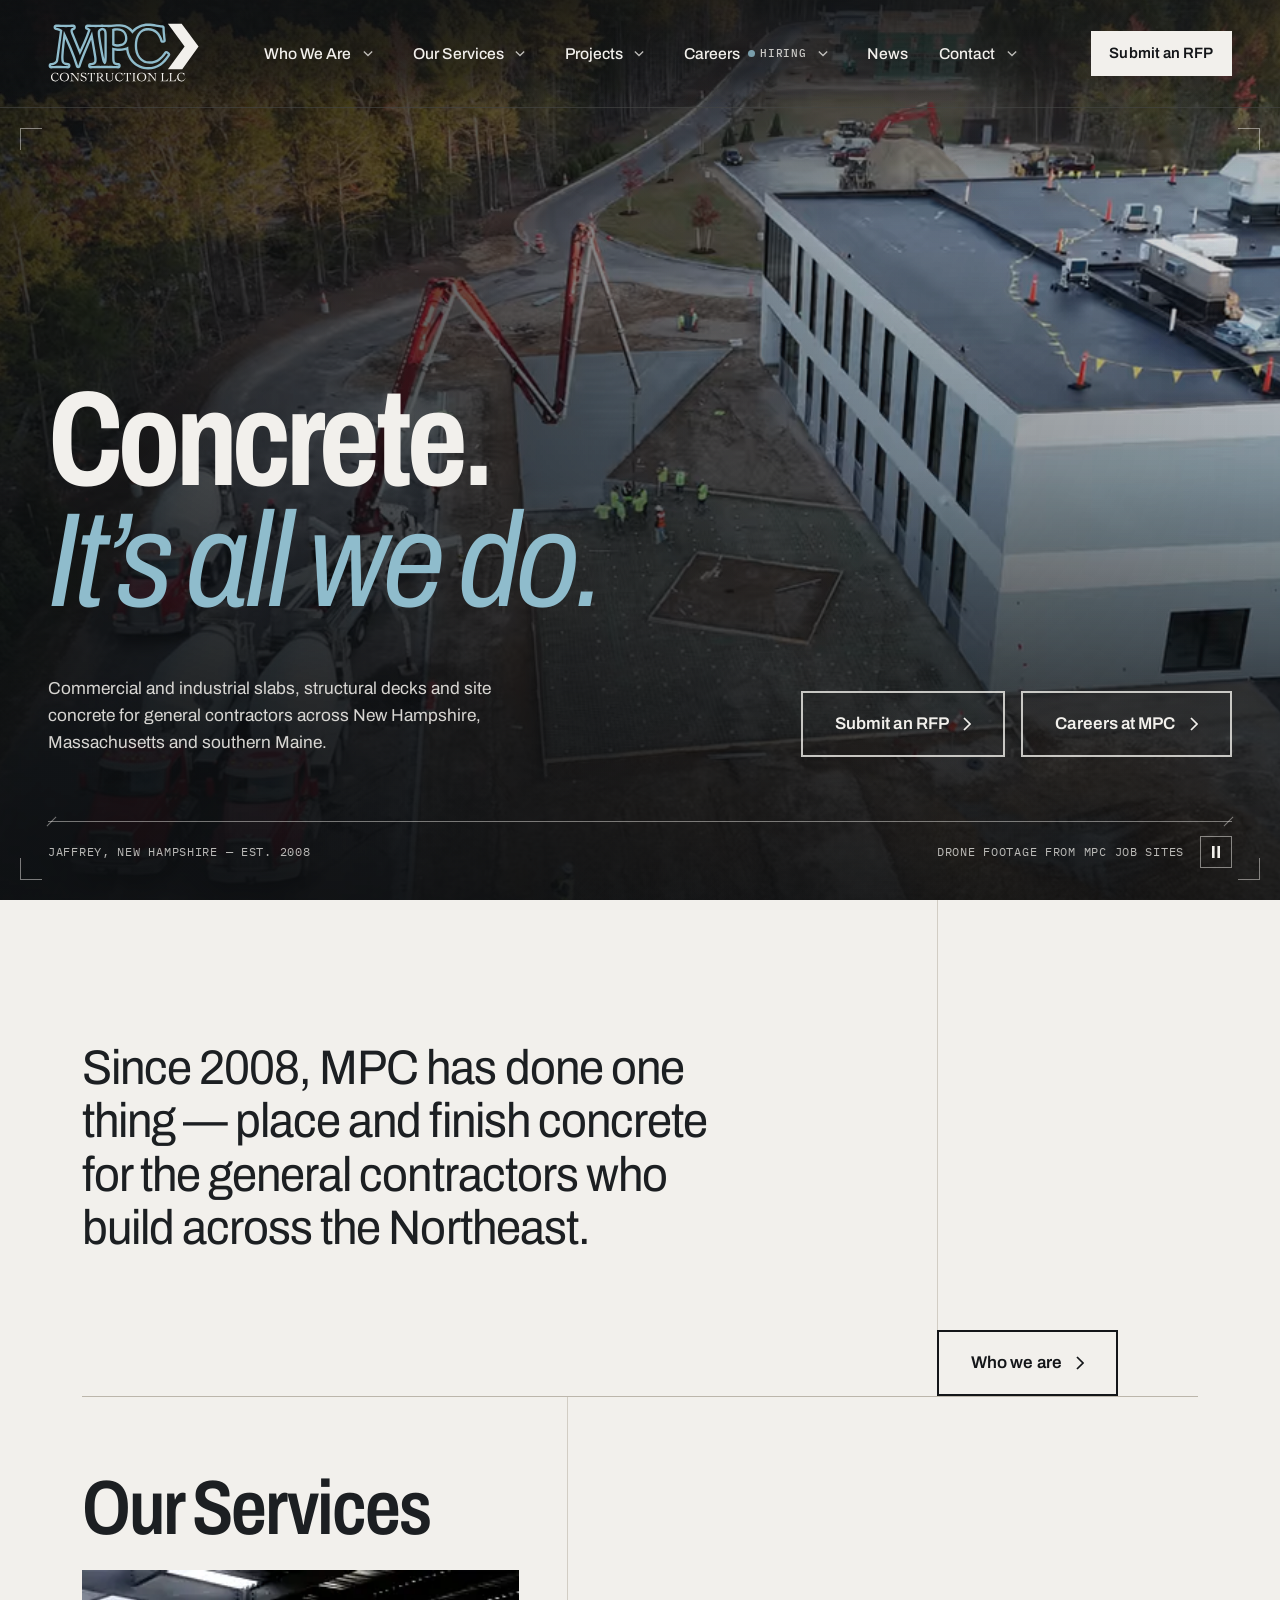
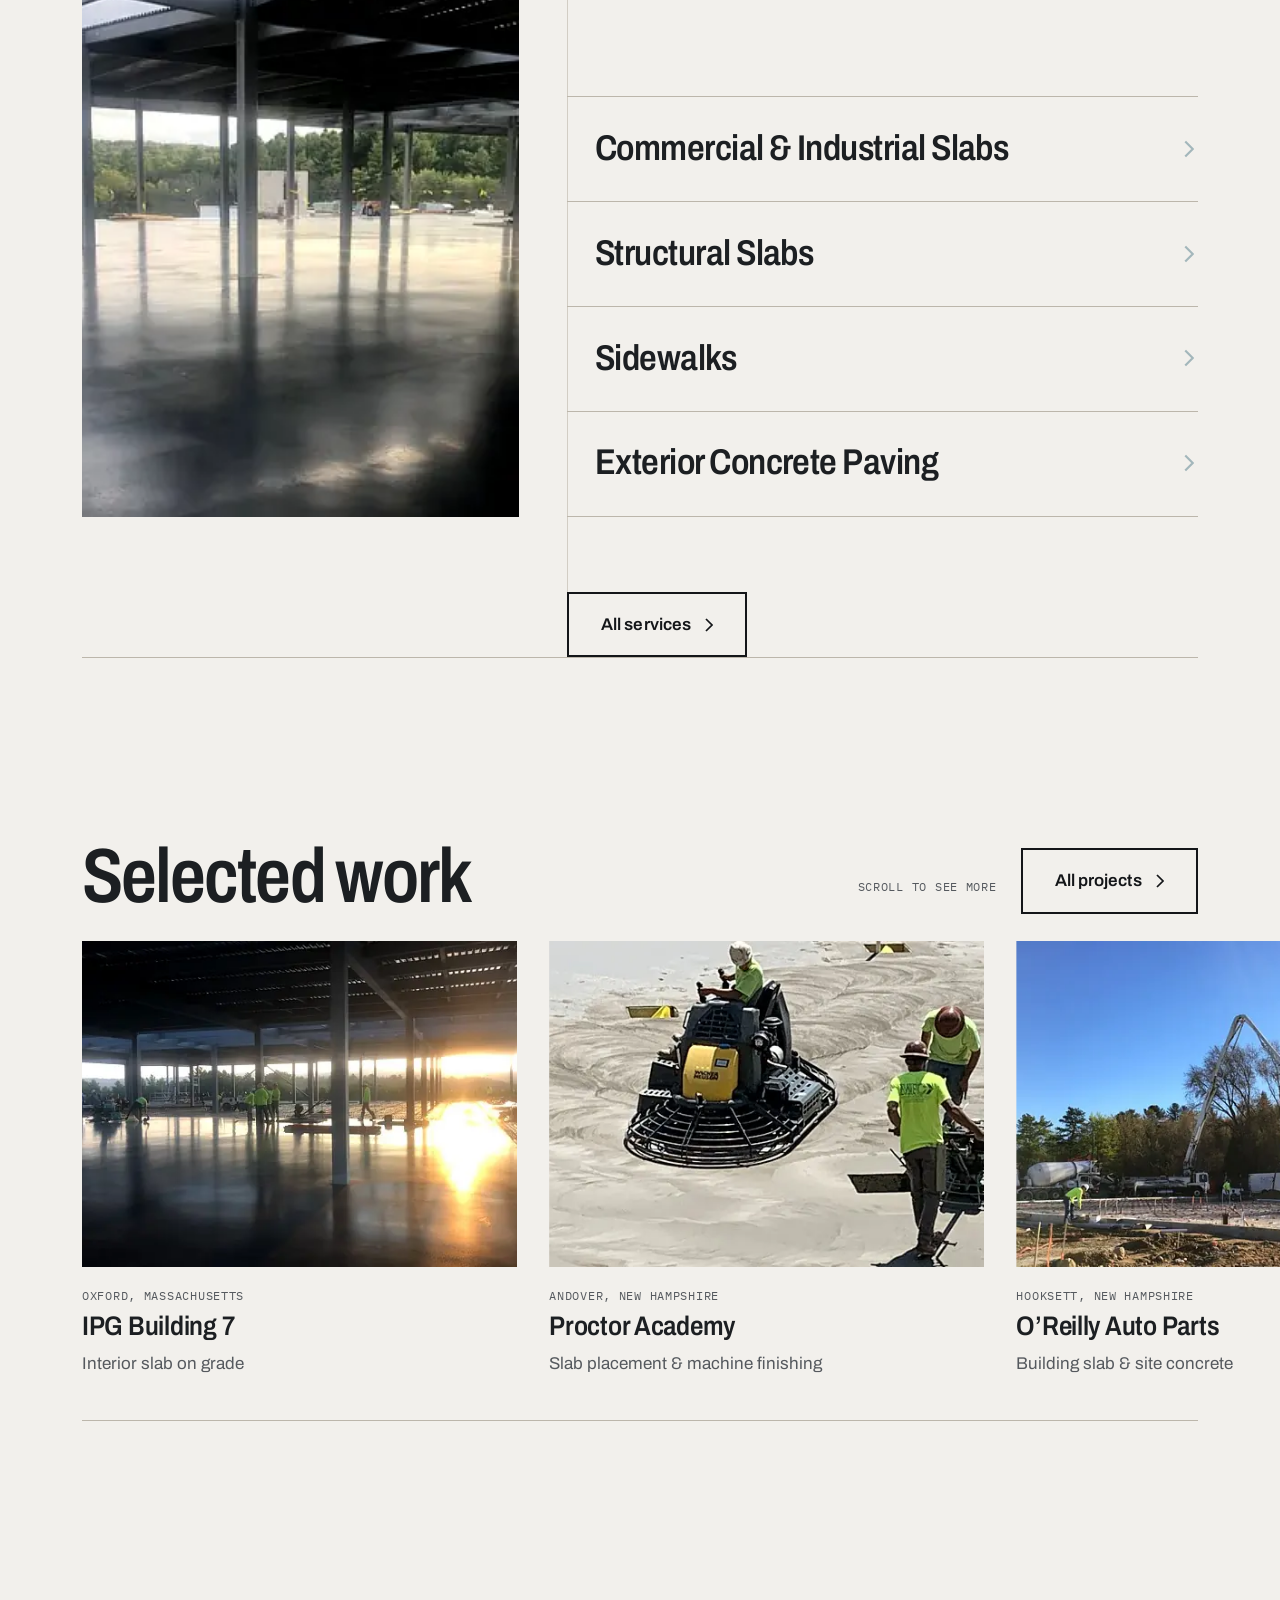
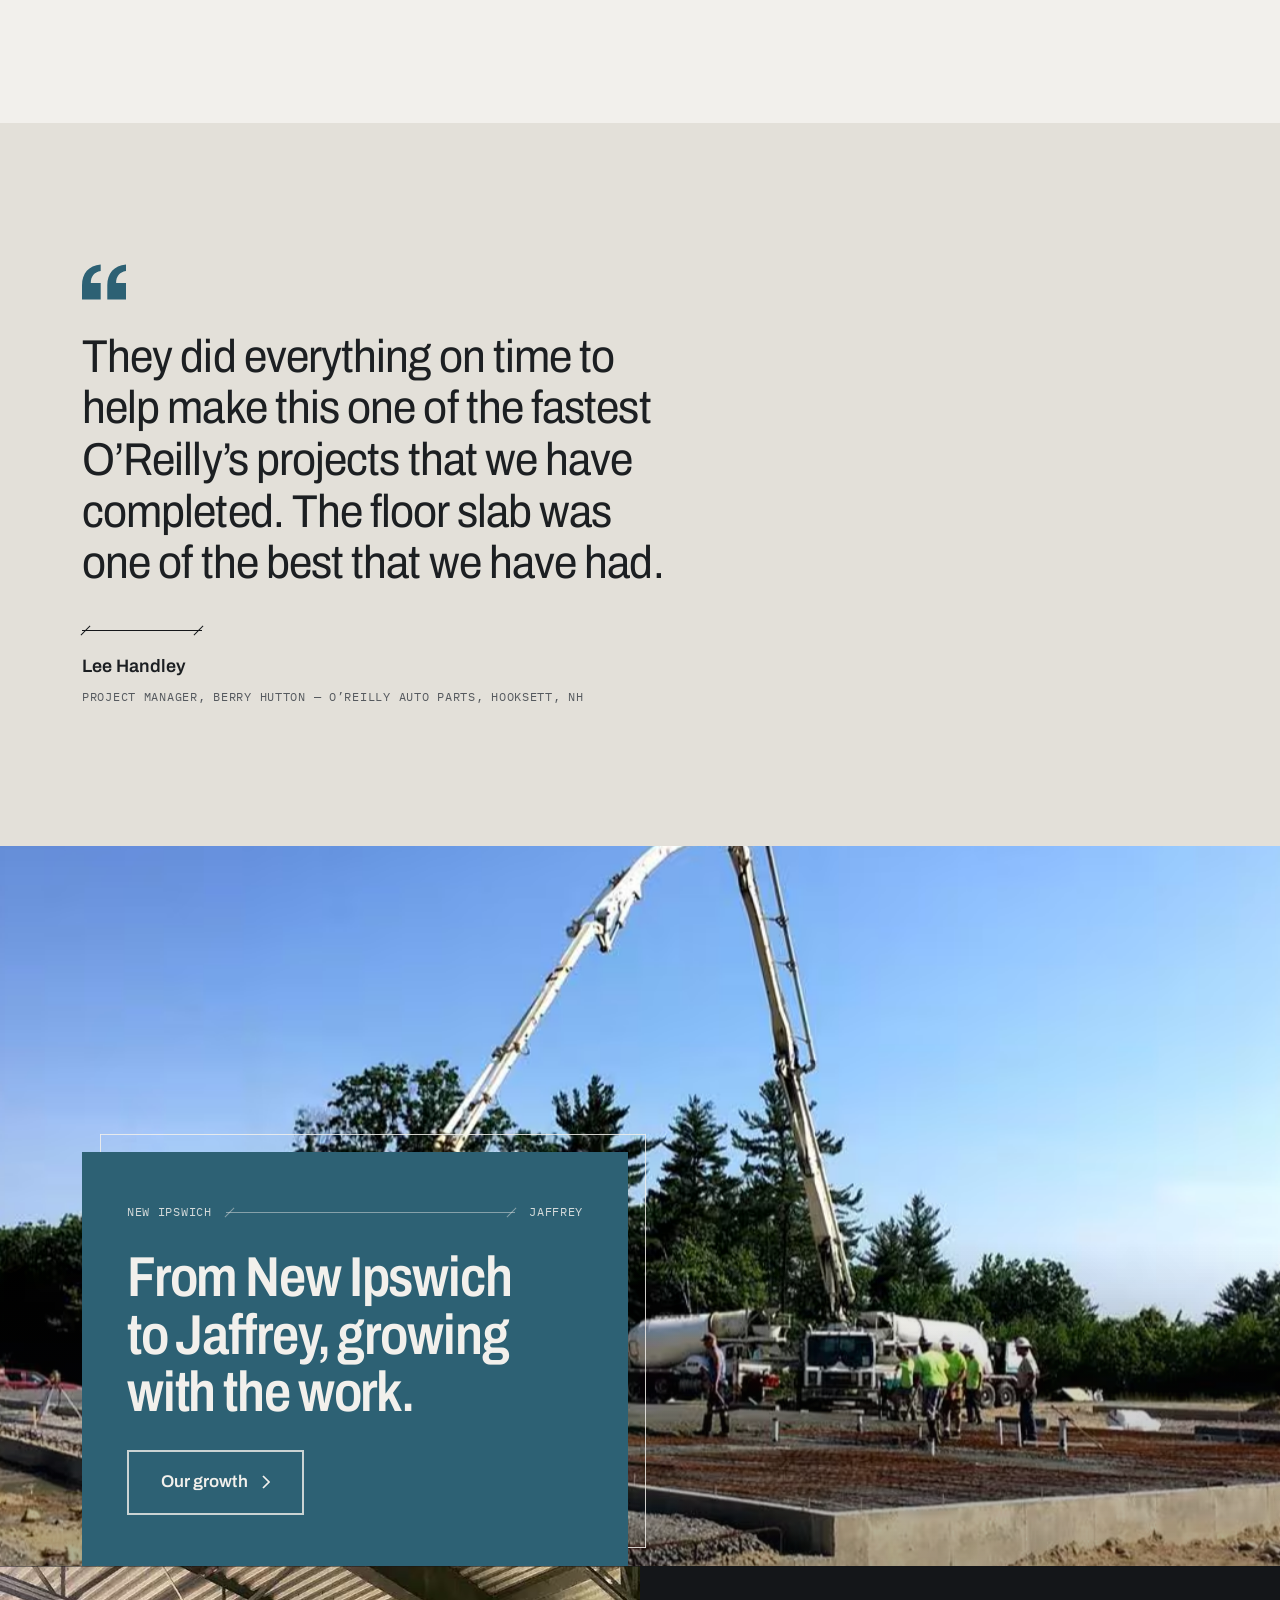
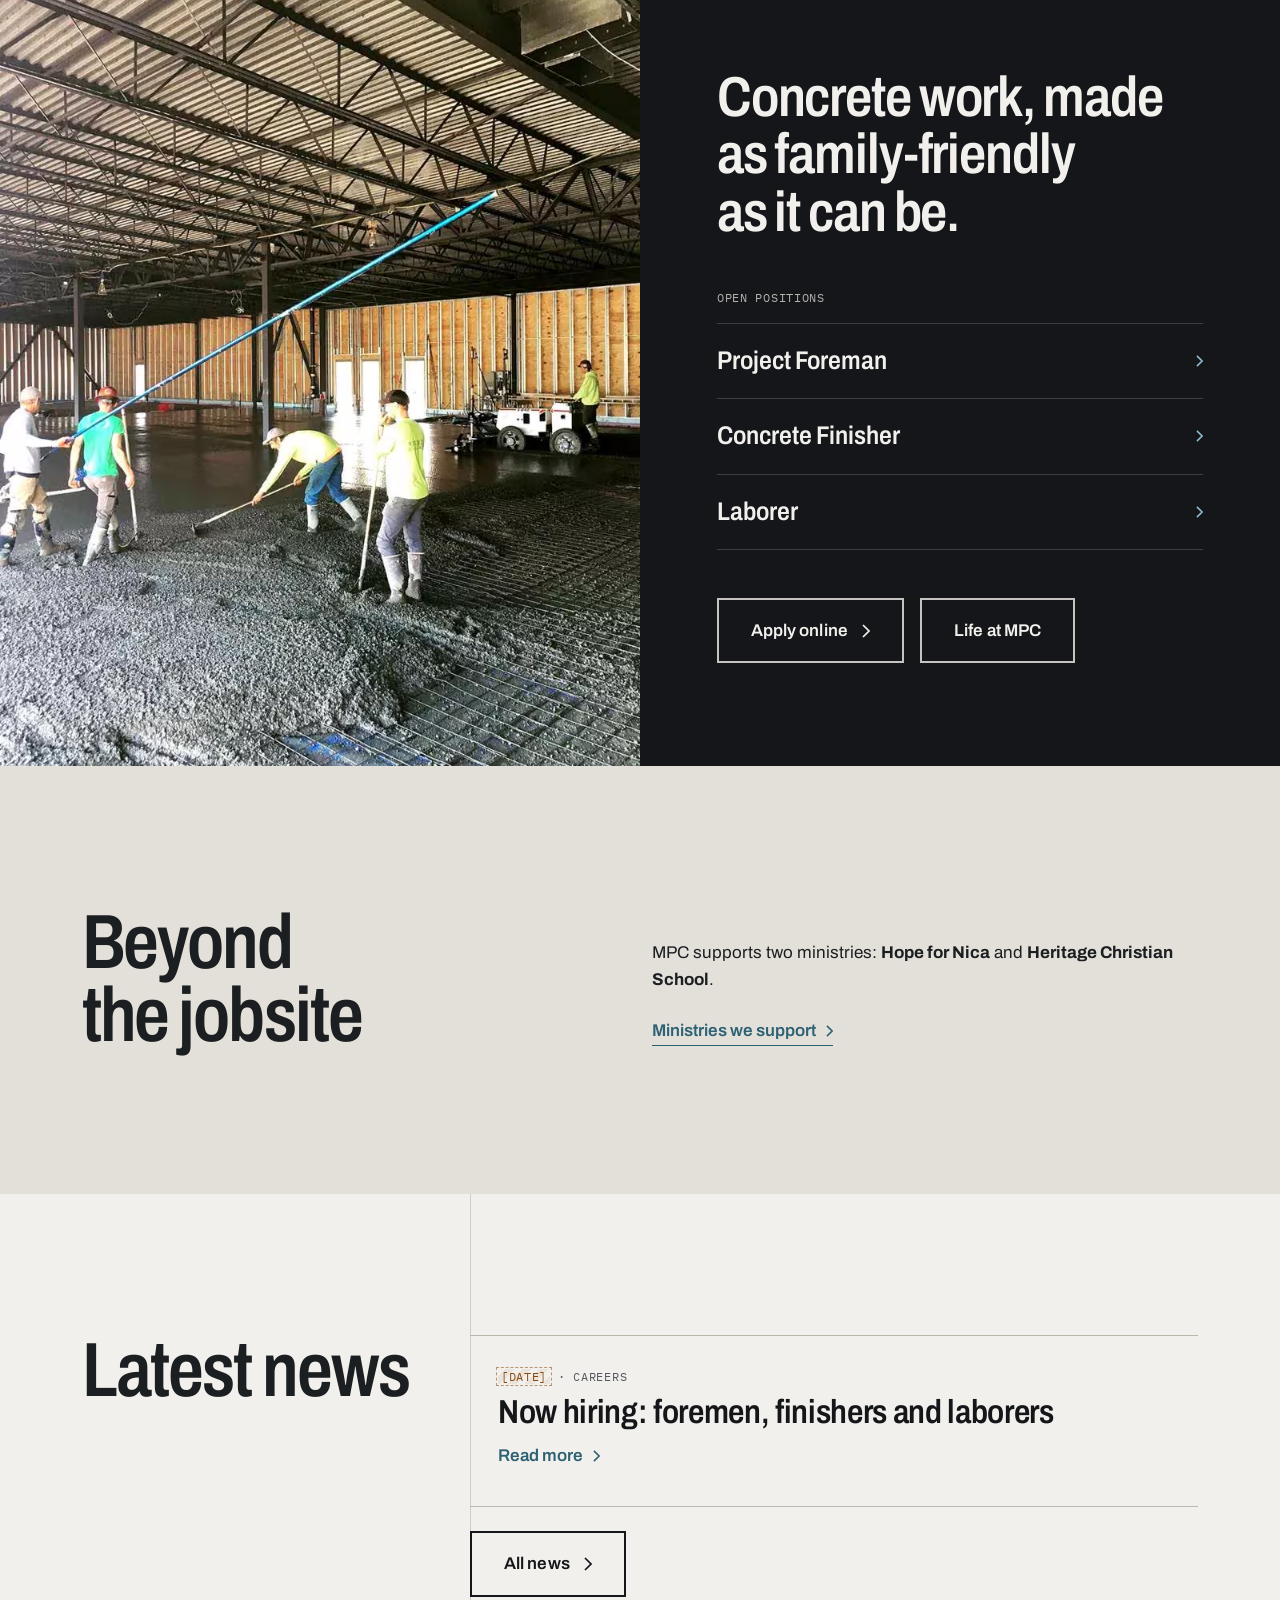
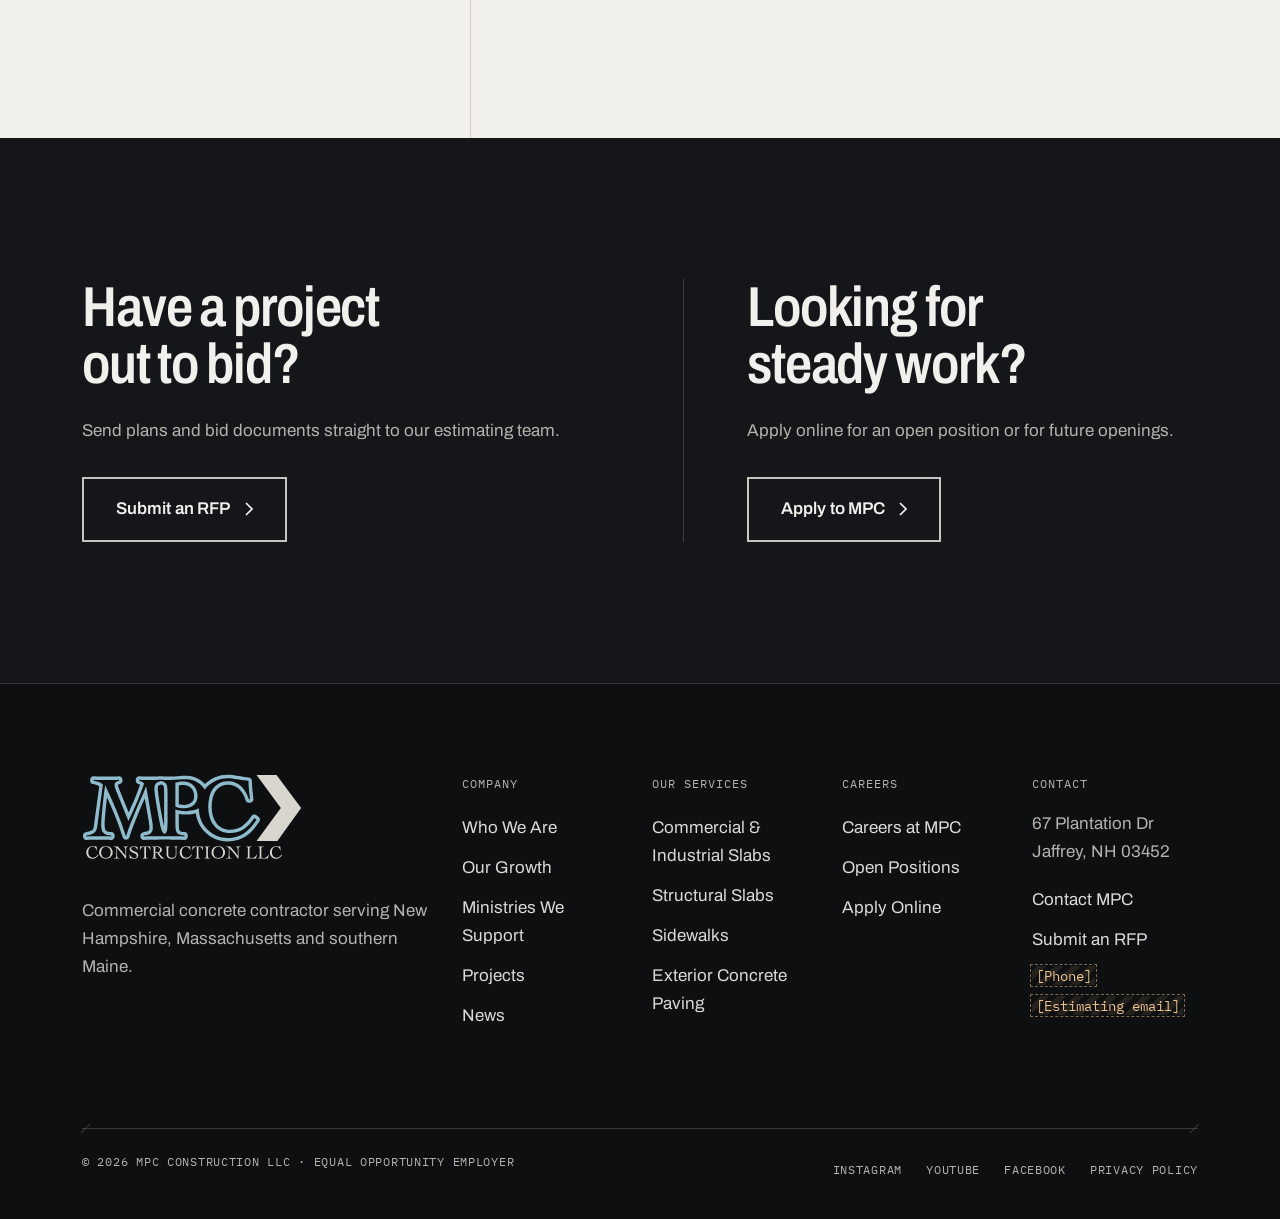
==== commit 009e0208: "Fix mobile side padding on the homepage careers section Co-Authored-By: Claude Opus 5.5 <noreply@ant" ====
--- a/index.html
+++ b/index.html
@@ -12,7 +12,7 @@
   <link rel="preconnect" href="https://fonts.gstatic.com" crossorigin>
   <link href="https://fonts.googleapis.com/css2?family=Archivo:ital,wdth,wght@0,62..125,300..800;1,62..125,300..500&family=IBM+Plex+Mono:wght@400;500&display=swap" rel="stylesheet">
   <link href="https://cdn.jsdelivr.net/npm/bootstrap@5.3.3/dist/css/bootstrap.min.css" rel="stylesheet">
-  <link href="assets/css/mpc.css?v=d1b82fea" rel="stylesheet">
+  <link href="assets/css/mpc.css?v=308d3cad" rel="stylesheet">
   <link rel="preload" as="image" href="assets/img/hero/reel-poster-1920.jpg" imagesrcset="assets/img/hero/reel-poster-768.jpg 768w, assets/img/hero/reel-poster-1920.jpg 1920w" imagesizes="100vw">
 </head>
 <body>
--- a/assets/css/mpc.css
+++ b/assets/css/mpc.css
@@ -667,7 +667,7 @@
   .band { min-height: 72svh; }
   .titleblock { grid-template-columns: 1fr 1fr; }
   .cap-item__link { padding-top: 1.75rem; }
-  .careers__intro { padding-inline: calc(var(--bs-gutter-x, 1.5rem) * .5 + .75rem); }
+  .careers__intro { padding-inline: .75rem; } /* same 12px gutter as the .container sections above and below */
 }
 @media (min-width: 1600px) {
   .container { max-width: 1440px; }
